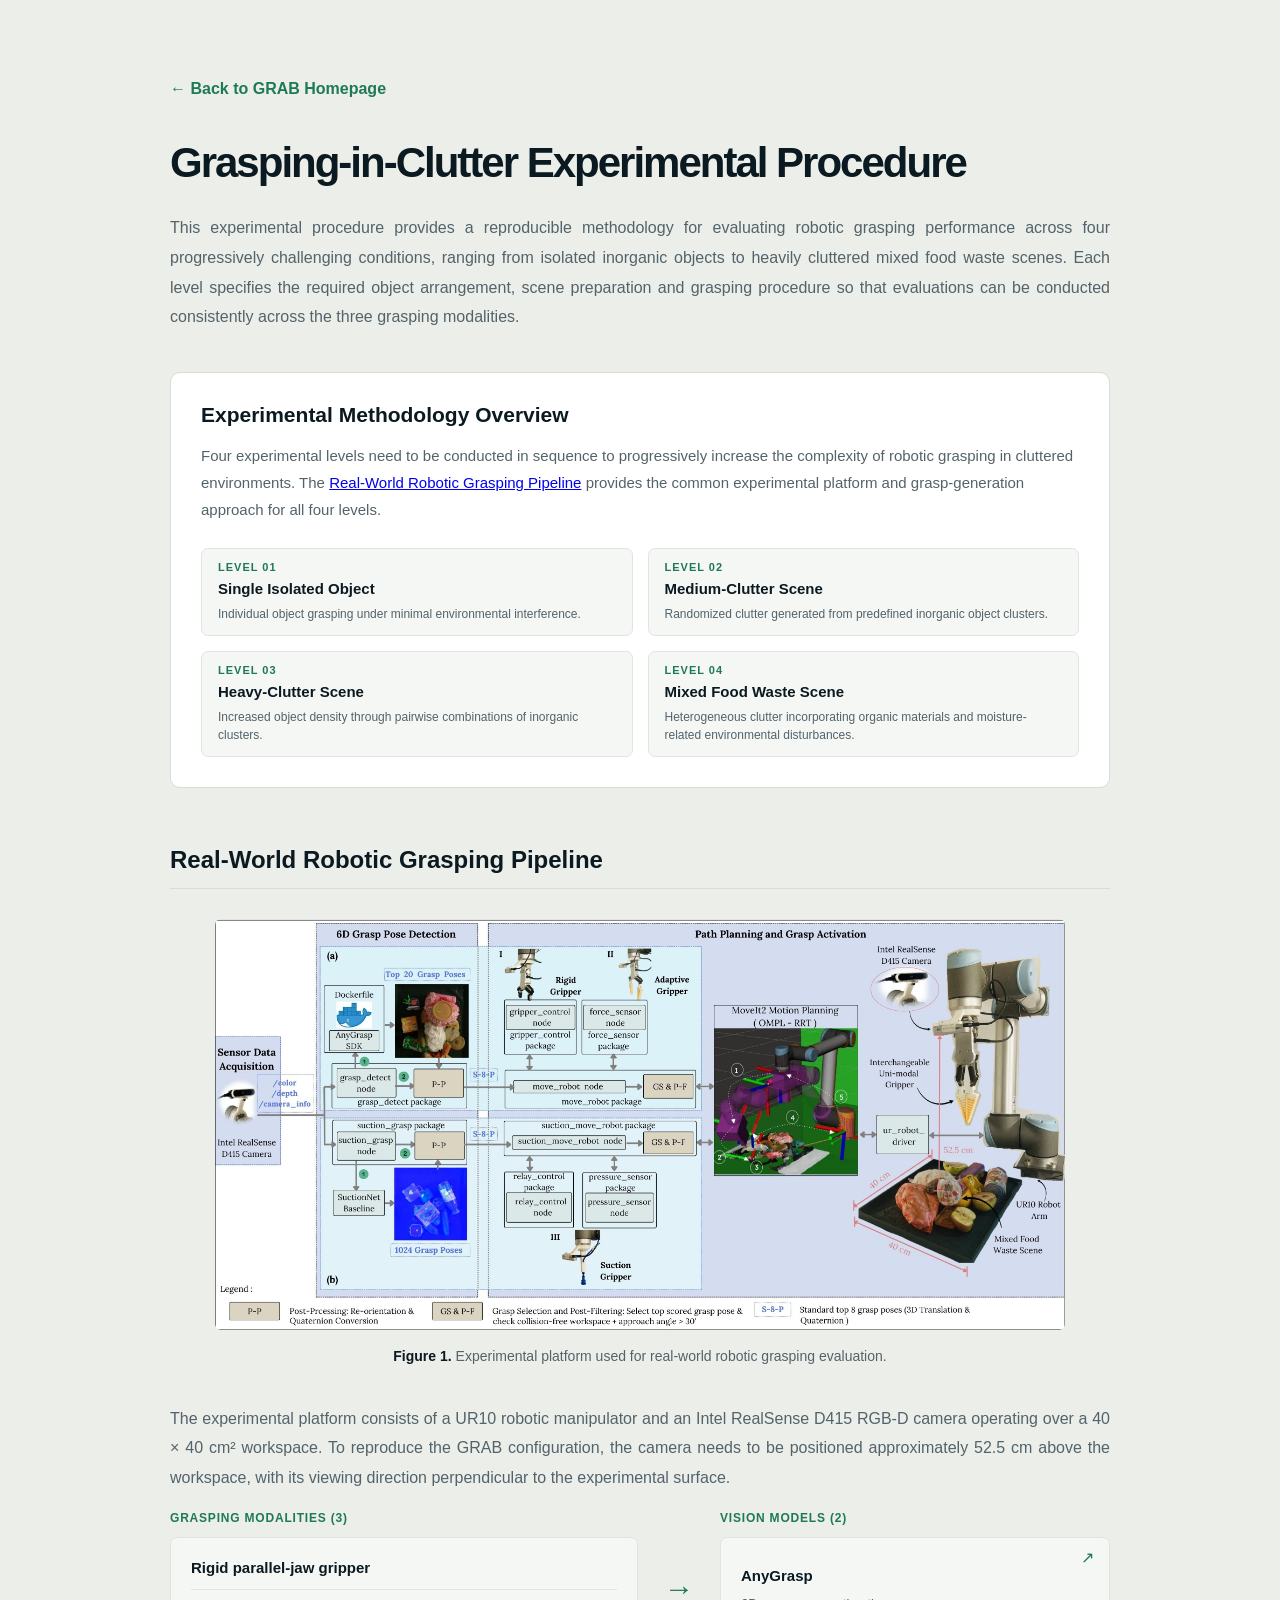
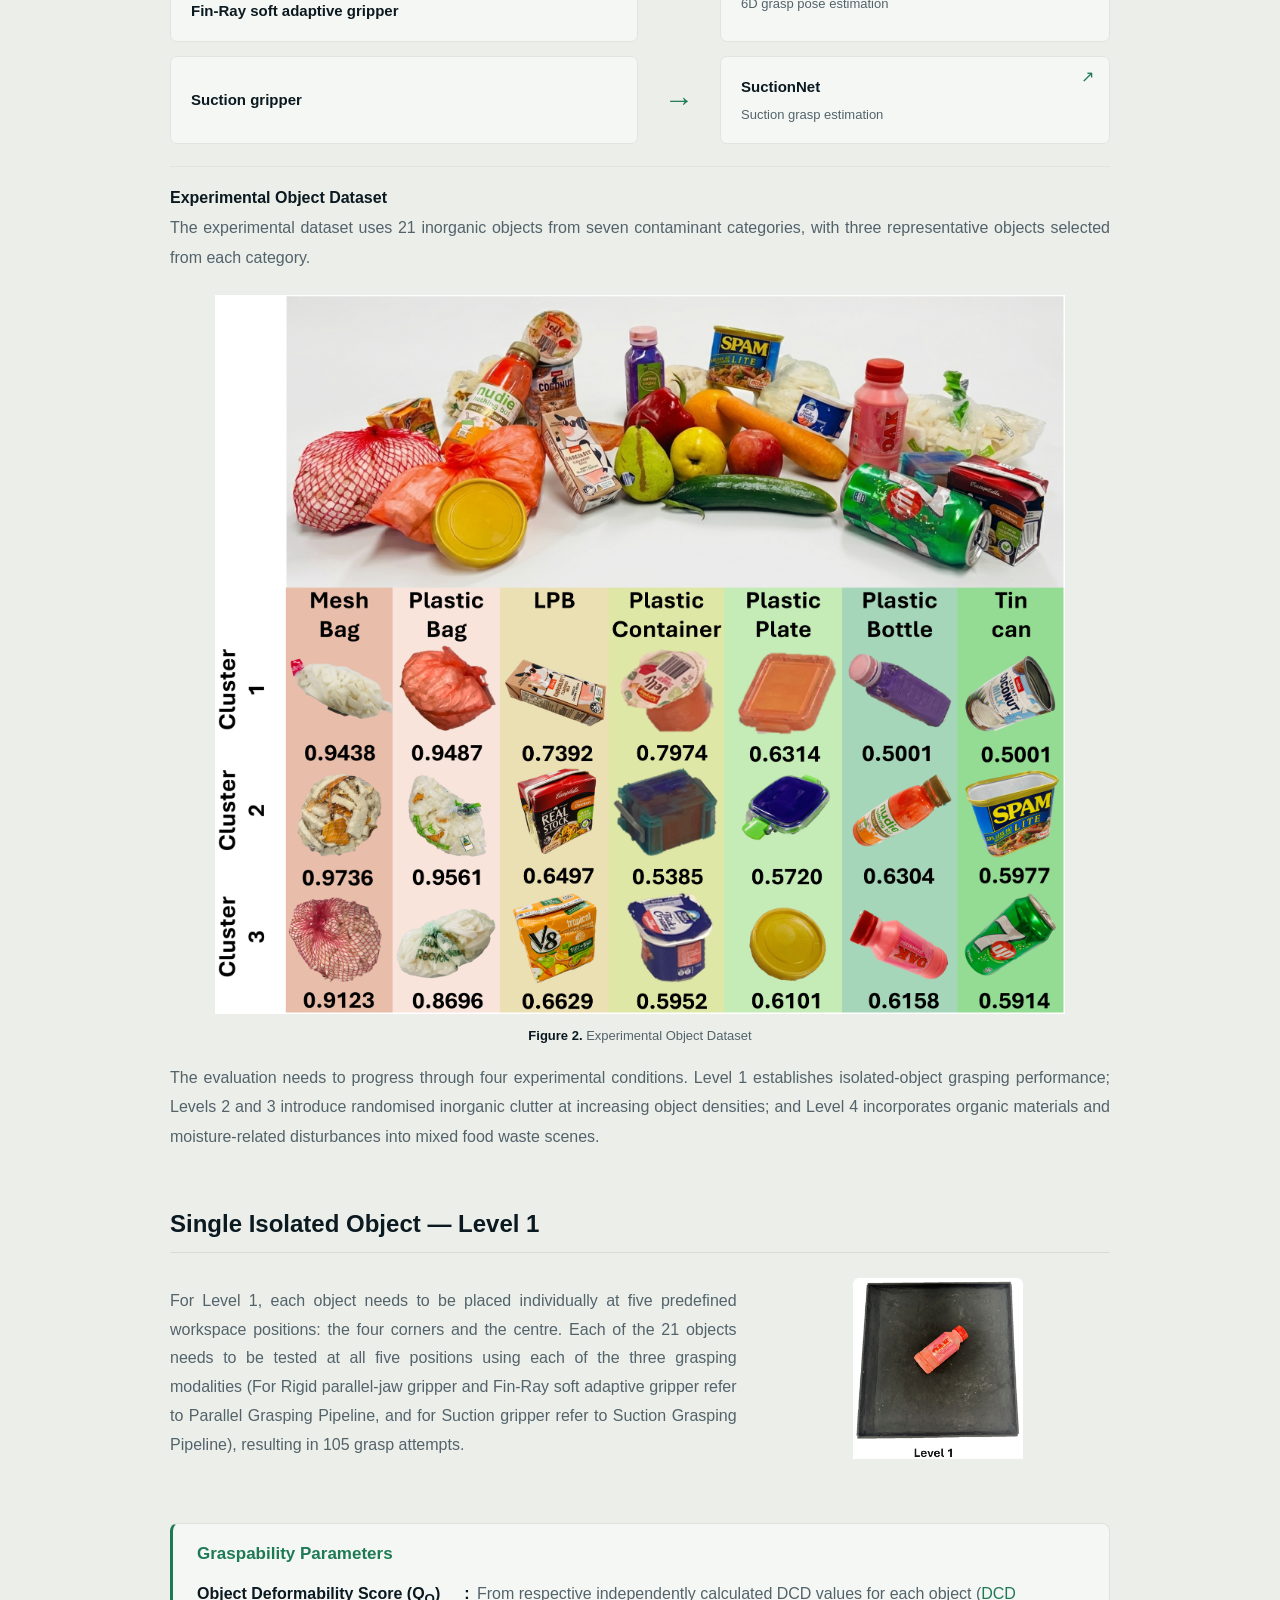
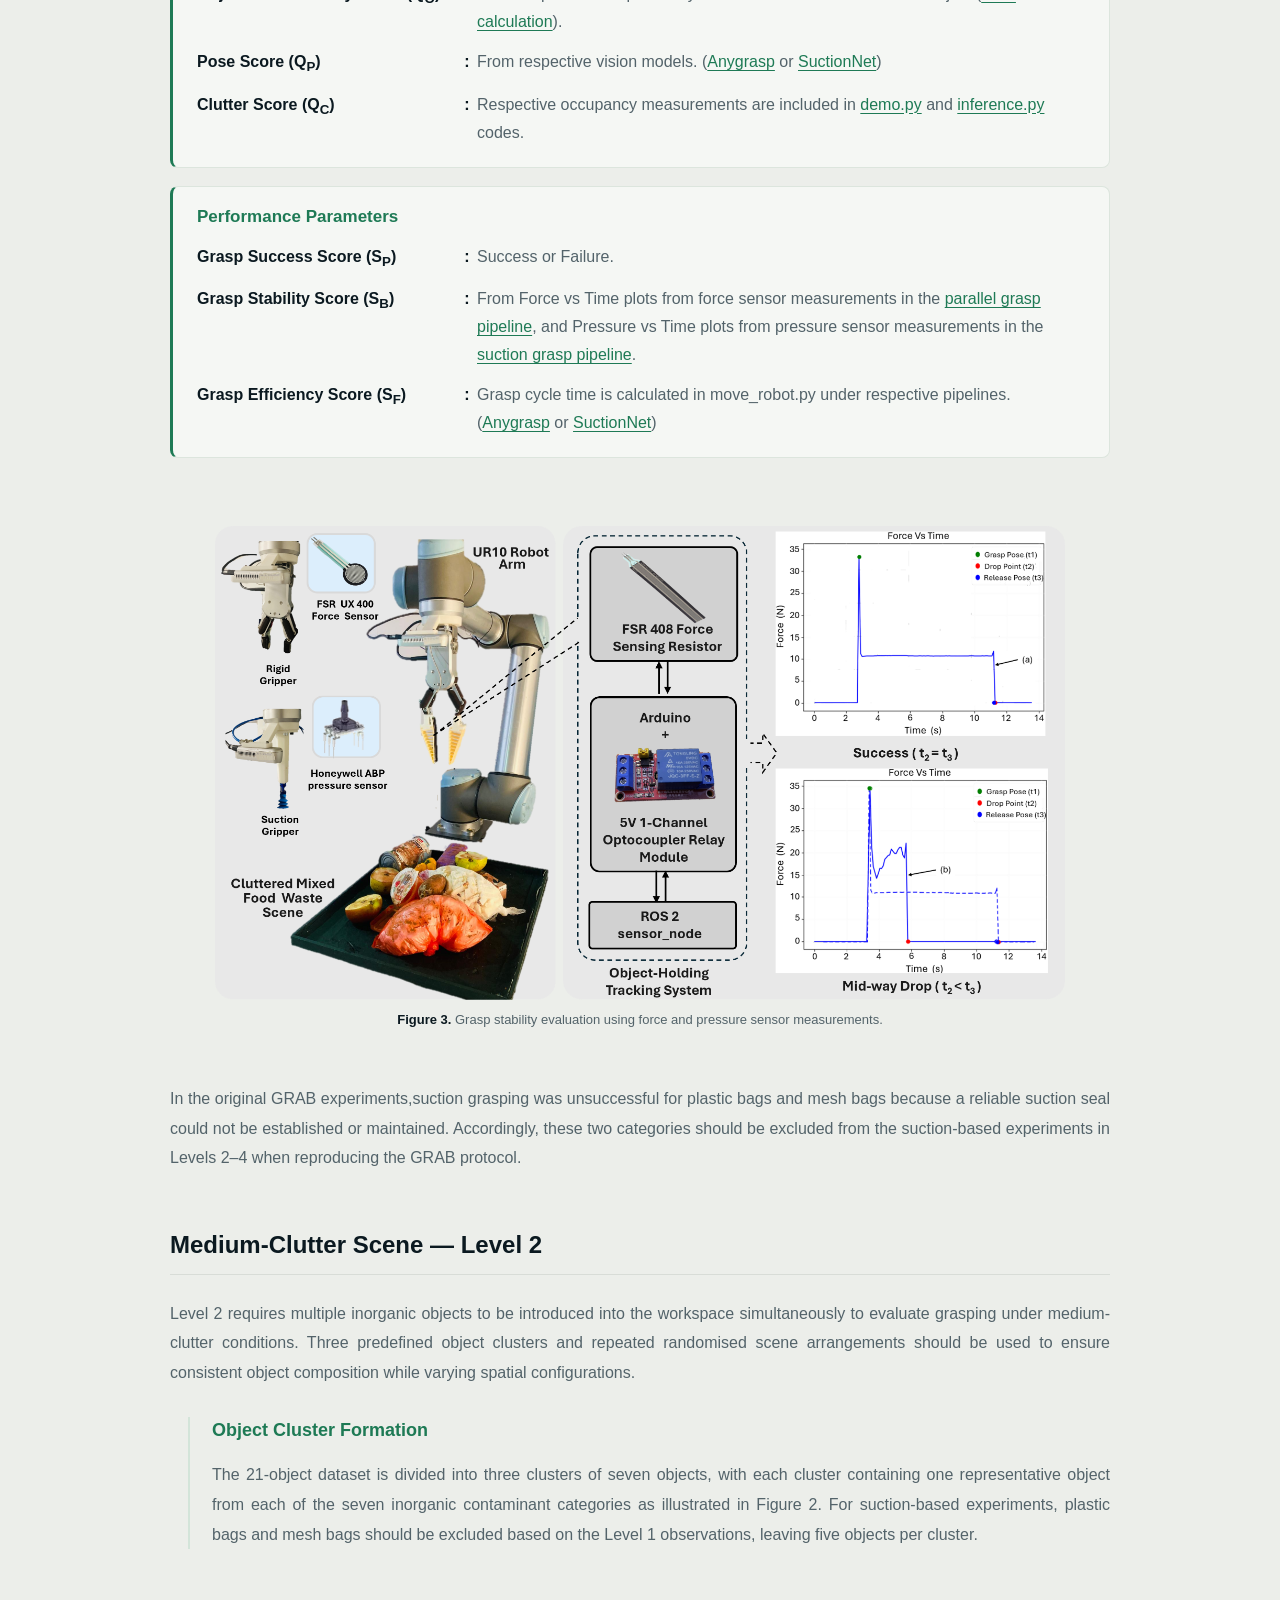
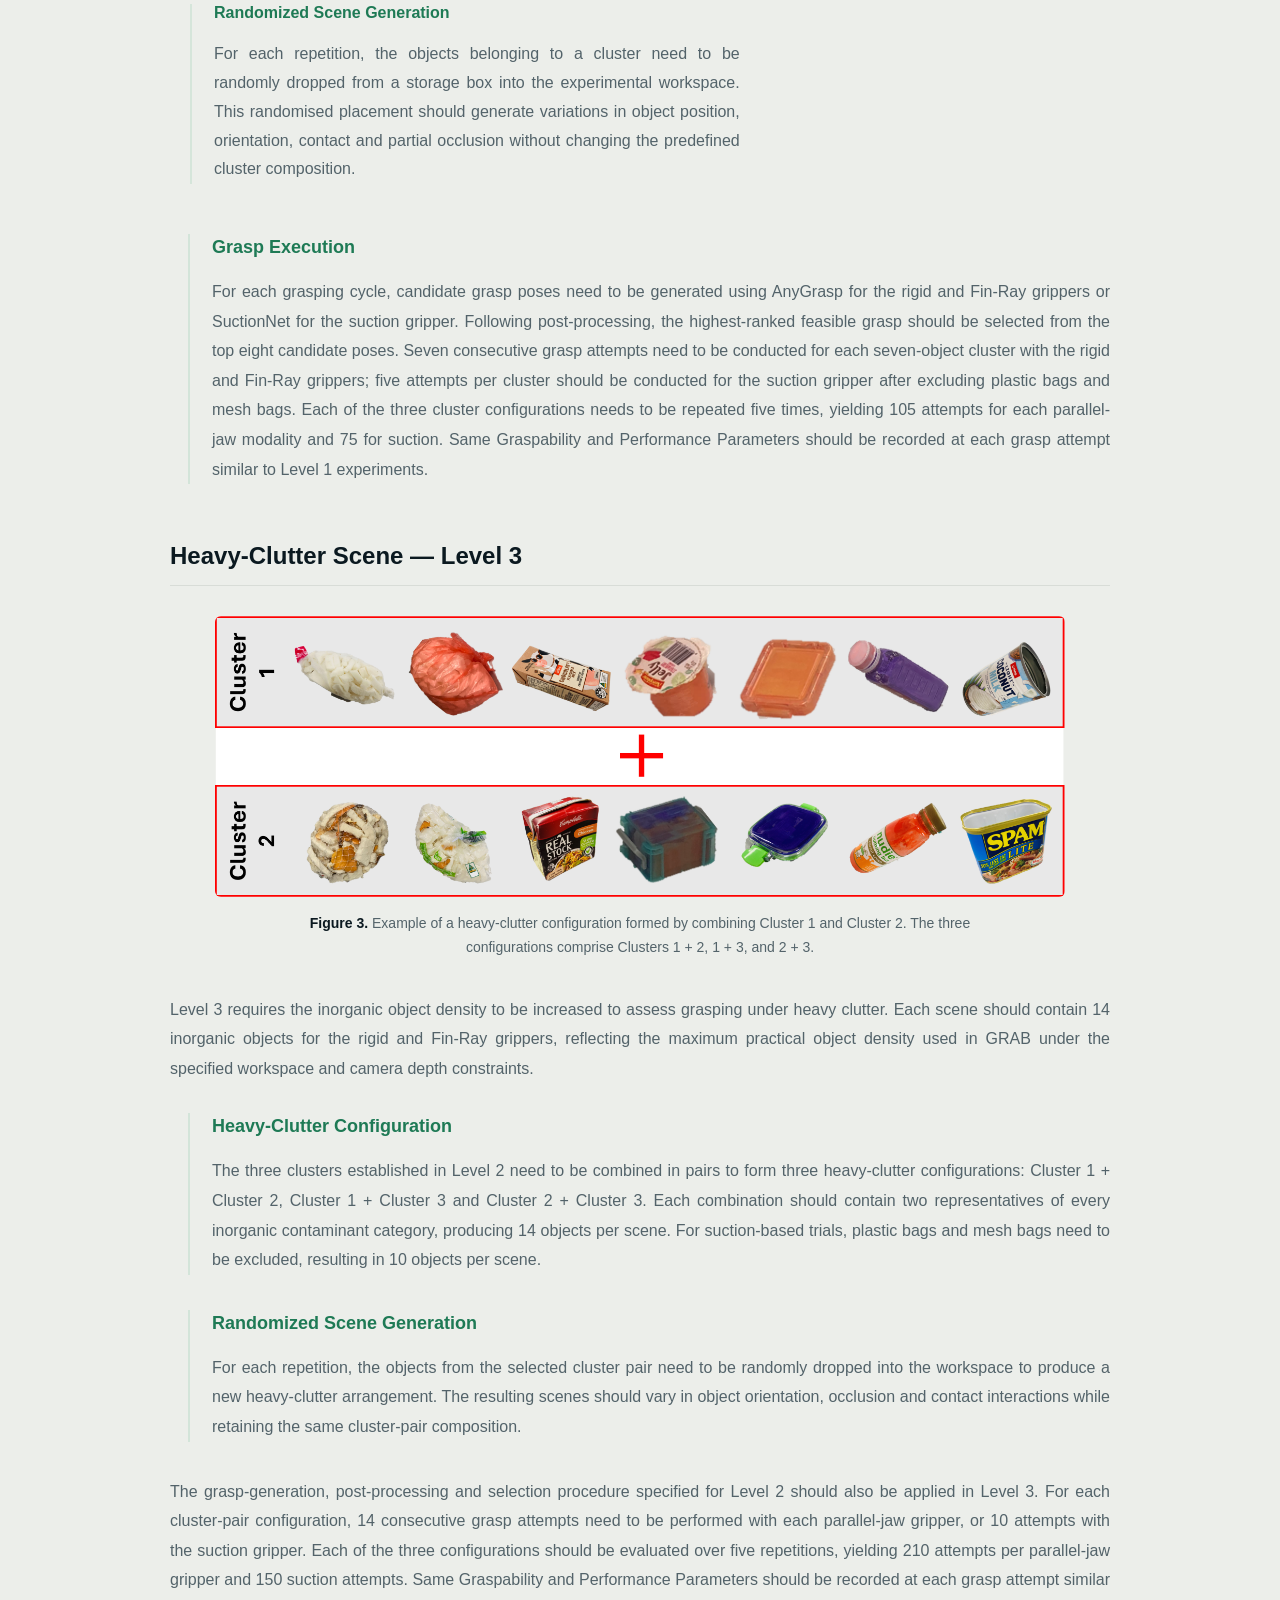
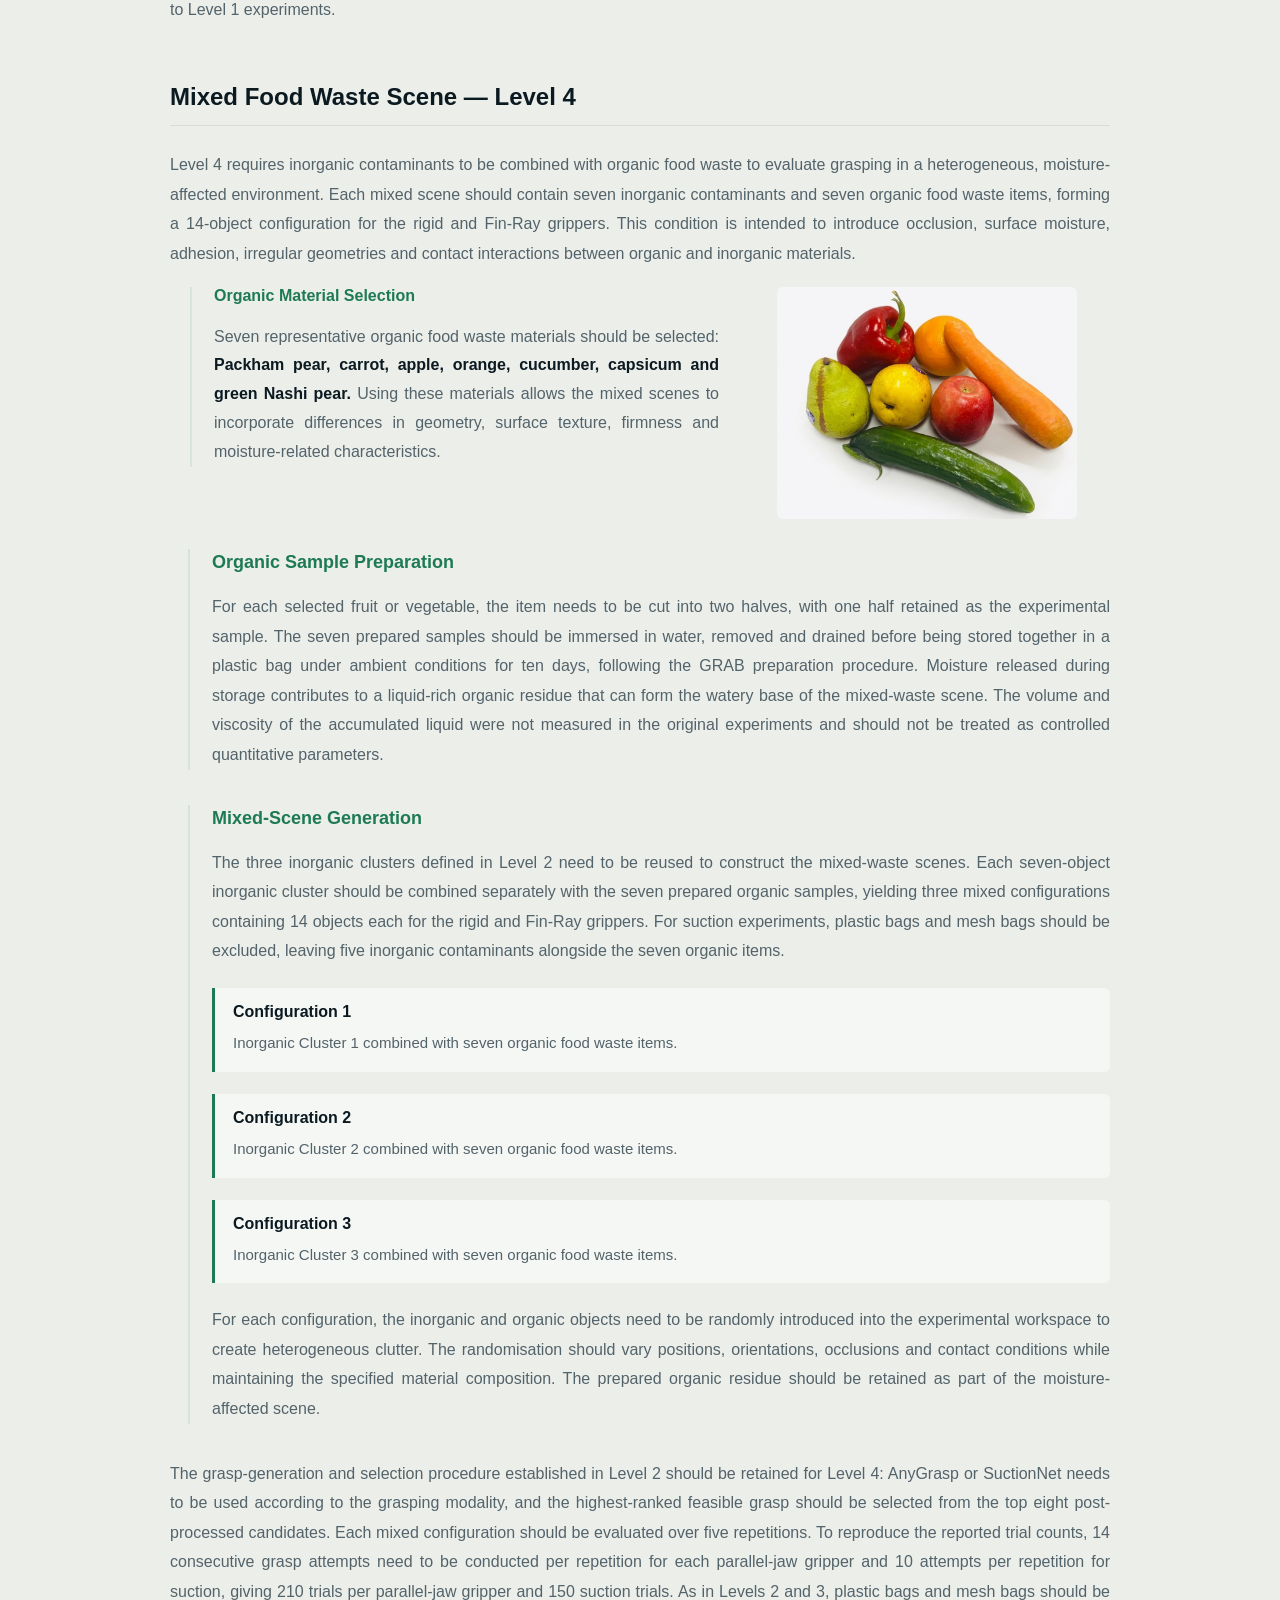
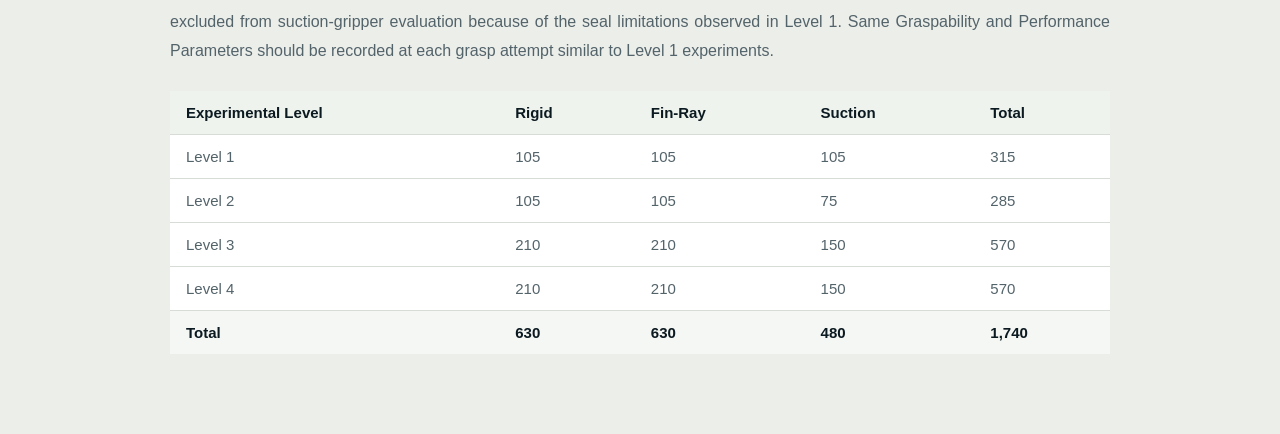
==== experimental-protocol.html @ 832ac716 "Update experimental-protocol.html" ====
<!DOCTYPE html>
<html lang="en">

<head>
    <meta charset="UTF-8">

    <meta name="viewport"
          content="width=device-width, initial-scale=1.0">

    <meta name="description"
          content="Experimental procedure for the GRAB benchmark, including four progressively challenging clutter levels, three grasping modalities, and mixed organic–inorganic food waste evaluation.">

    <title>Grasping-in-Clutter Experimental Procedure | GRAB</title>

    <link rel="stylesheet" href="css/style.css">

    <style>

        /* ==========================================
           MAIN PAGE LAYOUT
           ========================================== */

        .detail-page {
            max-width: 1000px;
            margin: 80px auto;
            padding: 0 30px;
        }

        .detail-page h1 {
            font-size: 42px;
            color: #0b1920;
            line-height: 1.2;
            margin-bottom: 25px;
        }

        .detail-page p {
            font-size: 16px;
            line-height: 1.85;
            color: #53636a;
            margin-bottom: 18px;
        }

        .back-link {
            display: inline-block;
            margin-bottom: 40px;
            color: #1E7A55;
            font-weight: 700;
            text-decoration: none;
        }

        .back-link:hover {
            text-decoration: underline;
        }

        /* ==========================================
           EXPERIMENTAL PROTOCOL SECTIONS
           ========================================== */

        .protocol-section {
            margin-top: 55px;
            margin-bottom: 55px;
        }

        /* Main section headings */

        .protocol-section h2 {
            font-size: 24px;
            font-weight: 700;
            color: #0b1920;
            line-height: 1.4;
            margin-top: 0;
            margin-bottom: 24px;
            padding-bottom: 12px;
            border-bottom: 1px solid #d8dcd7;
        }

        /* Indented subsections */

        .protocol-subsection {
            margin: 30px 0 35px 18px;
            padding-left: 22px;
            border-left: 2px solid #d3e4d9;
        }

        .protocol-subsection h3 {
            font-size: 18px;
            font-weight: 700;
            color: #1E7A55;
            line-height: 1.5;
            margin: 0 0 14px;
        }

        .protocol-subsection p {
            font-size: 16px;
            line-height: 1.85;
            color: #53636a;
            margin-bottom: 18px;
        }

        .protocol-subsection p:last-child {
            margin-bottom: 0;
        }

        .protocol-section strong {
            font-weight: 700;
            color: #0b1920;
        }

        /* ==========================================
           METHODOLOGY OVERVIEW
           ========================================== */

        .protocol-overview {
            margin: 40px 0 55px;
            padding: 30px;
            background: #ffffff;
            border: 1px solid #d8dcd7;
            border-radius: 10px;
        }

        .protocol-overview h2 {
            font-size: 21px;
            font-weight: 700;
            color: #0b1920;
            margin: 0 0 15px;
        }

        .protocol-overview p {
            font-size: 15px;
            line-height: 1.8;
            color: #53636a;
        }

        .protocol-grid {
            display: grid;
            grid-template-columns: repeat(2, minmax(0, 1fr));
            gap: 15px;
            margin-top: 25px;
        }

        .level-number {
            display: block;
            font-size: 12px;
            font-weight: 700;
            letter-spacing: 1px;
            color: #1E7A55;
            margin-bottom: 10px;
        }

        
/* ==========================================
   CLICKABLE EXPERIMENTAL LEVEL BOXES
   ========================================== */

.protocol-level {
    display: block;
    background: #f5f7f4;
    border: 1px solid #e1e5df;
    border-radius: 7px;
    padding: 20px;
    text-decoration: none;
    color: inherit;
    cursor: pointer;

    transition:
        border-color 0.25s ease,
        background-color 0.25s ease,
        box-shadow 0.25s ease,
        transform 0.25s ease;
}

/* Hover effect */

.protocol-level:hover {
    background: #eef5ef;
    border-color: #1E7A55;
    box-shadow: 0 5px 16px rgba(0, 0, 0, 0.07);
    transform: translateY(-3px);
}

/* Keyboard navigation */

.protocol-level:focus-visible {
    outline: 2px solid #1E7A55;
    outline-offset: 3px;
}

/* Preserve text styling */

.protocol-level h3 {
    color: #0b1920;
}

.protocol-level p {
    color: #53636a;
}

/* Smooth scrolling */

html {
    scroll-behavior: smooth;
}

/* Spacing when scrolling to sections */

.protocol-section {
    scroll-margin-top: 35px;
}

/* Accessibility: reduced motion */

@media (prefers-reduced-motion: reduce) {
    html {
        scroll-behavior: auto;
    }

    .protocol-level {
        transition: none;
    }
}


        /* ==========================================
           EXPERIMENTAL FIGURES
           ========================================== */

        .protocol-figure {
            margin: 30px auto 35px;
            text-align: center;
            max-width: 100%;
        }

        .protocol-figure img {
            display: block;
            width: 100%;
            max-width: 850px;
            height: auto;
            margin: 0 auto;
            border-radius: 6px;
        }

        .protocol-figure figcaption {
            max-width: 750px;
            margin: 15px auto 0;
            font-size: 14px;
            line-height: 1.7;
            color: #53636a;
            text-align: center;
        }

        /* ==========================================
           EXPERIMENTAL CONFIGURATIONS
           ========================================== */

        .processing-step {
            margin: 22px 0;
            padding: 15px 18px;
            background: #f5f7f4;
            border-left: 3px solid #1E7A55;
            border-radius: 0 6px 6px 0;
        }

        .processing-step h4 {
            font-size: 16px;
            font-weight: 700;
            color: #0b1920;
            margin: 0 0 8px;
        }

        .processing-step p {
            font-size: 15px;
            margin: 0;
        }

        /* ==========================================
           EXPERIMENTAL PARAMETERS
           ========================================== */

        .parameter-box {
            background: #f5f7f4;
            border-left: 4px solid #1E7A55;
            border-radius: 0 7px 7px 0;
            padding: 22px 25px;
            margin: 30px 0;
        }

        .parameter-box h4 {
            font-size: 17px;
            font-weight: 700;
            color: #0b1920;
            margin: 0 0 12px;
        }

        .parameter-box p {
            font-size: 15px;
            margin-bottom: 10px;
        }

        .parameter-box p:last-child {
            margin-bottom: 0;
        }

        /* ==========================================
           TABLE STYLING
           ========================================== */

        .protocol-table-wrapper {
            overflow-x: auto;
            margin: 25px 0;
        }

        .protocol-table {
            width: 100%;
            border-collapse: collapse;
            background: #ffffff;
            font-size: 15px;
        }

        .protocol-table th,
        .protocol-table td {
            padding: 13px 16px;
            border-bottom: 1px solid #d8dcd7;
            text-align: left;
        }

        .protocol-table th {
            background: #eef3ee;
            color: #0b1920;
            font-weight: 700;
        }

        .protocol-table td {
            color: #53636a;
        }

        .protocol-table tr:last-child td {
            border-bottom: none;
        }

        .protocol-table .total-row td {
            font-weight: 700;
            color: #0b1920;
            background: #f5f7f4;
        }

        /* ==========================================
           MOBILE RESPONSIVENESS
           ========================================== */

        @media (max-width: 700px) {

            .detail-page {
                margin: 40px auto;
                padding: 0 20px;
            }

            .detail-page h1 {
                font-size: 32px;
            }

            .protocol-section {
                margin-top: 40px;
                margin-bottom: 40px;
            }

            .protocol-section h2 {
                font-size: 21px;
            }

            .protocol-subsection {
                margin: 25px 0 30px 8px;
                padding-left: 15px;
            }

            .protocol-subsection h3 {
                font-size: 17px;
            }

            .protocol-section p,
            .protocol-subsection p {
                font-size: 15px;
                line-height: 1.75;
            }

            .protocol-grid {
                grid-template-columns: 1fr;
            }

            .protocol-overview {
                padding: 20px;
            }

            .protocol-figure figcaption {
                font-size: 13px;
            }

            .processing-step {
                padding: 12px 15px;
            }

            .processing-step h4 {
                font-size: 15px;
            }

        }

        
/* Grasping and vision modalities */

.modality-panel {
    margin: 30px 0 40px;
    padding: 26px;
    background: #ffffff;
    border: 1px solid #d8dcd7;
    border-radius: 10px;
}

.modality-panel h3 {
    margin: 0 0 22px;
    font-size: 20px;
    font-weight: 700;
    color: #0b1920;
}

.modality-row {
    display: grid;
    grid-template-columns: minmax(0, 1.2fr) 50px minmax(0, 1fr);
    align-items: center;
    gap: 16px;
    margin-bottom: 14px;
}

.modality-source,
.modality-target {
    background: #f5f7f4;
    border: 1px solid #e1e5df;
    border-radius: 7px;
    padding: 18px 20px;
}

.modality-label {
    display: block;
    margin-bottom: 12px;
    color: #1E7A55;
    font-size: 12px;
    font-weight: 700;
    letter-spacing: 0.8px;
    text-transform: uppercase;
}

.modality-name {
    display: block;
    color: #0b1920;
    font-size: 15px;
    font-weight: 600;
    line-height: 1.6;
}

.modality-source .modality-name + .modality-name {
    margin-top: 9px;
    padding-top: 9px;
    border-top: 1px solid #e1e5df;
}

.modality-arrow {
    text-align: center;
    font-size: 30px;
    font-weight: 700;
    color: #1E7A55;
}

.modality-description {
    display: block;
    margin-top: 6px;
    font-size: 13px;
    line-height: 1.6;
    color: #53636a;
}

.modality-dataset {
    display: flex;
    align-items: center;
    gap: 20px;
    padding-top: 22px;
    margin-top: 22px;
    border-top: 1px solid #e1e5df;
}

.dataset-count {
    min-width: 90px;
    padding: 15px;
    background: #f5f7f4;
    border-radius: 7px;
    text-align: center;
}

.dataset-count strong {
    display: block;
    font-size: 30px;
    color: #1E7A55;
}

.dataset-count span {
    font-size: 12px;
    color: #53636a;
}

.modality-dataset h4 {
    margin: 0 0 6px;
    font-size: 16px;
    color: #0b1920;
}

.modality-dataset p {
    margin: 0;
    font-size: 14px;
    line-height: 1.7;
    color: #53636a;
}

@media (max-width: 650px) {
    .modality-panel {
        padding: 18px;
    }

    .modality-row {
        grid-template-columns: 1fr;
        gap: 8px;
    }

    .modality-arrow {
        transform: rotate(90deg);
        font-size: 24px;
    }

    .modality-dataset {
        align-items: flex-start;
    }
}


/* Experimental Object Dataset Figure */

.dataset-content {
    flex: 1;
    min-width: 0;
}


/* Remove background frame around dataset figure */

.dataset-figure {
    margin: 22px 0 0;
    padding: 0;
    background: transparent;
    border: none;
    border-radius: 0;
    text-align: center;
}


.dataset-figure img {
    display: block;
    width: 100%;
    max-width: 850px;
    height: auto;
    margin: 0 auto;
    object-fit: contain;
}

.dataset-figure figcaption {
    margin-top: 12px;
    font-size: 13px;
    line-height: 1.6;
    color: #53636a;
    text-align: center;
}

@media (max-width: 650px) {
    .modality-dataset {
        flex-direction: column;
    }

    .dataset-content {
        width: 100%;
    }

    .dataset-figure {
        padding: 10px;
    }
}


/* Shared headings for grasping and vision modalities */

.modality-column-headings {
    display: grid;
    grid-template-columns: minmax(0, 1.2fr) 50px minmax(0, 1fr);
    gap: 16px;
    margin-bottom: 12px;
}

.modality-column-headings span {
    color: #1E7A55;
    font-size: 12px;
    font-weight: 700;
    letter-spacing: 0.8px;
}

/* Keep the modality boxes vertically aligned */

.modality-row {
    display: grid;
    grid-template-columns: minmax(0, 1.2fr) 50px minmax(0, 1fr);
    align-items: center;
    gap: 16px;
    margin-bottom: 14px;
}

.modality-source,
.modality-target {
    height: 100%;
    box-sizing: border-box;
    display: flex;
    flex-direction: column;
    justify-content: center;
}

/* Mobile layout */

@media (max-width: 650px) {

    .modality-column-headings {
        display: none;
    }

    .modality-row {
        grid-template-columns: 1fr;
    }

    .modality-source::before {
        content: "GRASPING MODALITY";
    }

    .modality-target::before {
        content: "VISION MODEL";
    }

    .modality-source::before,
    .modality-target::before {
        display: block;
        margin-bottom: 12px;
        color: #1E7A55;
        font-size: 12px;
        font-weight: 700;
        letter-spacing: 0.8px;
    }
}


/* Clickable vision model boxes */

.modality-clickable {
    display: flex;
    flex-direction: column;
    justify-content: center;

    text-decoration: none;
    color: inherit;
    cursor: pointer;

    transition:
        background-color 0.2s ease,
        border-color 0.2s ease,
        box-shadow 0.2s ease,
        transform 0.2s ease;
}

.modality-clickable:hover {
    background-color: #edf6f0;
    border-color: #1E7A55;
    box-shadow: 0 3px 12px rgba(30, 122, 85, 0.10);
    transform: translateY(-2px);
}

.modality-clickable:hover .modality-name {
    color: #1E7A55;
}

.modality-clickable:focus-visible {
    outline: 2px solid #1E7A55;
    outline-offset: 3px;
}

.modality-clickable .modality-name {
    transition: color 0.2s ease;
}


/* Justify all paragraph text */

.detail-page p {
    text-align: justify;
    text-justify: inter-word;
    hyphens: auto;
}


/* Keep short card descriptions left-aligned */

.protocol-overview p,
.modality-panel p {
    text-align: left;
    hyphens: none;
}


/* ==========================================
   COMPACT EXPERIMENTAL METHODOLOGY BOXES
   ========================================== */

/* Reduce spacing between the four boxes */
.protocol-overview-grid {
    gap: 10px;
}

/* Reduce box dimensions */
.protocol-overview .protocol-level {
    padding: 12px 16px;
    min-height: 0;
}

/* Reduce heading spacing */
.protocol-overview .protocol-level h3 {
    font-size: 15px;
    margin: 5px 0 6px;
    line-height: 1.4;
}

/* Keep descriptions compact and left-aligned */
.protocol-overview .protocol-level p {
    font-size: 12px;
    line-height: 1.5;
    margin: 0;
    text-align: left;
    hyphens: none;
}

/* Keep level labels compact */
.protocol-overview .protocol-level .level-number {
    font-size: 11px;
    margin-bottom: 4px;
}

/* Preserve clickable hover effects */
.protocol-overview .protocol-level:hover {
    border-color: #1E7A55;
    background-color: #edf6f0;
}


/* Remove indentation from Experimental Object Dataset */

.modality-dataset {
    display: block;
    margin-left: 0;
    padding-left: 0;
}

.dataset-content {
    width: 100%;
    margin-left: 0;
    padding-left: 0;
}

.dataset-figure {
    width: 100%;
    box-sizing: border-box;
    margin-left: 0;
}

/* Match Experimental Object Dataset paragraph to main text */

.detail-page .modality-dataset p {
    font-size: 16px;
    line-height: 1.85;
    color: #53636a;
    text-align: justify;
}

/* ==========================================
   ALWAYS VISIBLE CORNER ARROWS
   AnyGrasp and SuctionNet
   ========================================== */

.modality-target.modality-clickable {
    position: relative;
}

.modality-clickable .model-card-arrow {
    position: absolute;
    top: 12px;
    right: 15px;
    left: auto;

    display: block;
    opacity: 1;
    visibility: visible;

    font-size: 16px;
    font-weight: 500;
    line-height: 1;
    color: #1E7A55;

    transform: none;
    transition: transform 0.25s ease;
}

/* Small movement on hover */
.modality-clickable:hover .model-card-arrow {
    transform: translate(3px, -3px);
}


/* ==========================================
   ORGANIC MATERIAL SELECTION LAYOUT
   ========================================== */

.organic-selection-layout {
    display: grid;
    grid-template-columns: 1.5fr 1fr;
    gap: 25px;
    align-items: start;
    margin-top: 15px;
}

.organic-selection-content {
    min-width: 0;
    border-left: 2px solid #d5e5da;
    padding-left: 22px;
}

.organic-selection-content h4 {
    color: #1E7A55;
    margin: 0 0 18px;
}

.organic-selection-content p {
    margin: 0;
    line-height: 1.8;
}

.organic-selection-image {
    display: flex;
    justify-content: center;
    align-items: flex-start;
}

.organic-selection-image img {
    display: block;
    width: 100%;
    max-width: 300px;
    height: auto;
    border-radius: 6px;
}

/* Mobile responsiveness */
@media (max-width: 768px) {
    .organic-selection-layout {
        grid-template-columns: 1fr;
        gap: 18px;
    }

    .organic-selection-image img {
        max-width: 280px;
    }
}

/* Align Organic Material Selection text with section below */

.organic-selection-content {
    margin-left: 20px;
    padding-left: 22px;
}

/* ==========================================
   LEVEL 1 PARAMETER CARDS
   ========================================== */


.level-parameters {
    margin: 25px 0 25px 0;
    display: flex;
    flex-direction: column;
    gap: 18px;
}


.parameter-card {
    background: #f5f7f4;
    border: 1px solid #dce5dd;
    border-left: 3px solid #1E7A55;
    border-radius: 8px;

    padding: 20px 24px;
}

.parameter-card h4 {
    color: #1E7A55;
    font-size: 17px;
    font-weight: 600;
    margin: 0 0 16px;
}

.parameter-card p {
    color: #53636a;
    font-size: 16px;
    line-height: 1.75;
    margin: 0 0 12px;
}

.parameter-card p:last-child {
    margin-bottom: 0;
}

.parameter-card strong {
    color: #0b1920;
    font-weight: 600;
}

/* Responsive layout */
@media (max-width: 768px) {
    .level-parameters {
        margin-left: 12px;
        margin-right: 0;
    }

    .parameter-card {
        padding: 16px;
    }
}



/* Three-column parameter alignment */

.parameter-card .parameter-row {
    display: grid;
    grid-template-columns: 260px 10px minmax(0, 1fr);
    column-gap: 5px;
    align-items: start;
}

.parameter-card .parameter-row strong {
    display: block;
    text-align: left;
    white-space: normal;
}

.parameter-card .parameter-row .parameter-colon {
    font-weight: bold;
    color: #0b1920;
    text-align: center;
}

.parameter-card .parameter-row span:last-child {
    min-width: 0;
    text-align: left;
}

/* Responsive layout */
@media (max-width: 600px) {
    .parameter-card .parameter-row {
        grid-template-columns: minmax(0, 1fr) 10px;
        row-gap: 4px;
    }

    .parameter-card .parameter-row span:last-child {
        grid-column: 1 / -1;
    }
}


/* ==========================================
   GRASP STABILITY FIGURE
   ========================================== */

.stability-figure {
    max-width: 890px;
    margin: 25px auto 30px;
    padding: 0;
    text-align: center;
    background: transparent;
    border: none;
}

.stability-figure img {
    display: block;
    width: 100%;
    max-width: 850px;
    height: auto;
    margin: 0 auto;
    object-fit: contain;
    border-radius: 5px;
}

.stability-figure figcaption {
    margin-top: 10px;
    font-size: 13px;
    line-height: 1.5;
    color: #53636a;
}

/* Clickable links inside parameter cards */

.parameter-card .parameter-row a {
    color: #1E7A55;
    text-decoration: underline;
    text-underline-offset: 3px;
    font-weight: 500;
    transition: color 0.2s ease;
}

.parameter-card .parameter-row a:hover {
    color: #0b1920;
    text-decoration-thickness: 2px;
}

/* ==========================================
   LEVEL 1 - INTRODUCTION AND FIGURE
   ========================================== */

.level1-intro-layout {
    display: grid;
    grid-template-columns: 1.65fr 1fr;
    gap: 30px;
    align-items: center;
    margin: 25px 0 30px;
}

/* Left: Description */
.level1-intro-text {
    min-width: 0;
}

.level1-intro-text p {
    margin: 0;
    line-height: 1.8;
}

/* Right: Figure */
.level1-intro-image {
    display: flex;
    justify-content: center;
    align-items: center;
}


/* Level 1: Match image height with paragraph */

.level1-intro-image img {
    display: block;
    width: auto;
    max-width: 100%;
    height: 190px;
    object-fit: contain;
    border-radius: 6px;
}


/* Mobile responsiveness */
@media (max-width: 768px) {
    .level1-intro-layout {
        grid-template-columns: 1fr;
        gap: 20px;
    }

    .level1-intro-image img {
        max-width: 100%;
    }
}


/* ==========================================
   LEVEL 2 - RANDOMIZED SCENE GENERATION
   ========================================== */

.level2-randomized-layout {
    display: grid;
    grid-template-columns: 1.65fr 1fr;
    gap: 25px;
    align-items: center;
    margin: 25px 0;
}

/* Left: Description */

/* Align Randomized Scene Generation with Object Cluster Formation */

.level2-randomized-content {
    border-left: 2px solid #d5e5da;
    padding-left: 22px;
    margin-left: 20px;
}


.level2-randomized-content h4 {
    color: #1E7A55;
    margin: 0 0 18px;
}

.level2-randomized-content p {
    margin: 0;
    line-height: 1.8;
}

/* Right: Video */
.level2-randomized-video {
    display: flex;
    justify-content: center;
    align-items: center;
}

.level2-randomized-video video {
    display: block;
    width: 100%;
    max-width: 340px;
    height: 220px;
    object-fit: contain;
    border-radius: 6px;
}

/* Mobile responsiveness */
@media (max-width: 768px) {
    .level2-randomized-layout {
        grid-template-columns: 1fr;
        gap: 18px;
    }

    .level2-randomized-video video {
        max-width: 100%;
        height: auto;
    }
}


    </style>

</head>

<body>

<main class="detail-page">

    <!-- BACK NAVIGATION -->

    <a href="index.html" class="back-link">
        ← Back to GRAB Homepage
    </a>


    <!-- PAGE INTRODUCTION -->

    <h1>Grasping-in-Clutter Experimental Procedure</h1>

    <p>
            This experimental procedure provides a reproducible methodology for evaluating robotic grasping performance across four progressively challenging conditions, ranging from isolated inorganic objects to heavily cluttered mixed food waste scenes. Each level specifies the required object arrangement, scene preparation and grasping procedure so that evaluations can be conducted consistently across the three grasping modalities.
        </p>

    <!-- ==========================================
         EXPERIMENTAL METHODOLOGY OVERVIEW
         ========================================== -->

    <section class="protocol-overview">

        <h2>Experimental Methodology Overview</h2>

        <p>
            Four experimental levels need to be conducted in sequence to progressively increase the complexity of robotic grasping in cluttered environments. The <a href="#robotic-grasping-pipeline" class="section-link">Real-World Robotic Grasping Pipeline</a> provides the common experimental platform and grasp-generation approach for all four levels.
        </p>

        
<div class="protocol-grid">

    <!-- LEVEL 1 -->
    <a href="#level-1" class="protocol-level">

        <span class="level-number">LEVEL 01</span>

        <h3>Single Isolated Object</h3>

        <p>
            Individual object grasping under
            minimal environmental interference.
        </p>

    </a>


    <!-- LEVEL 2 -->
    <a href="#level-2" class="protocol-level">

        <span class="level-number">LEVEL 02</span>

        <h3>Medium-Clutter Scene</h3>

        <p>
            Randomized clutter generated from
            predefined inorganic object clusters.
        </p>

    </a>


    <!-- LEVEL 3 -->
    <a href="#level-3" class="protocol-level">

        <span class="level-number">LEVEL 03</span>

        <h3>Heavy-Clutter Scene</h3>

        <p>
            Increased object density through
            pairwise combinations of inorganic
            clusters.
        </p>

    </a>


    <!-- LEVEL 4 -->
    <a href="#level-4" class="protocol-level">

        <span class="level-number">LEVEL 04</span>

        <h3>Mixed Food Waste Scene</h3>

        <p>
            Heterogeneous clutter incorporating
            organic materials and moisture-related
            environmental disturbances.
        </p>

    </a>

</div>

    </section>


    <!-- ==========================================
         EXPERIMENTAL SETUP
         ========================================== -->

    <section class="protocol-section" id="experimental-setup">

        <h2 id="robotic-grasping-pipeline">
    Real-World Robotic Grasping Pipeline
</h2>

        <figure class="protocol-figure">

            <img
                src="assets/images/Methodology.jpg"
                alt="Overview of the GRAB experimental setup"
                loading="lazy"
            >

            <figcaption>
                <strong>Figure 1.</strong>
                Experimental platform used for
                real-world robotic grasping evaluation.
            </figcaption>

        </figure>

        <p>
            The experimental platform consists of a UR10 robotic manipulator and an Intel RealSense D415 RGB-D camera operating over a 40 × 40 cm² workspace. To reproduce the GRAB configuration, the camera needs to be positioned approximately 52.5 cm above the workspace, with its viewing direction perpendicular to the experimental surface.
        </p>

        

<!-- Grasping and Vision Modalities -->

<div class="modality-column-headings">
    <span>GRASPING MODALITIES (3)</span>
    <span aria-hidden="true"></span>
    <span>VISION MODELS (2)</span>
</div>

<!-- Rigid and Fin-Ray grippers -->

<div class="modality-row">

    <div class="modality-source">

        <span class="modality-name">
            Rigid parallel-jaw gripper
        </span>

        <span class="modality-name">
            Fin-Ray soft adaptive gripper
        </span>

    </div>

    <div class="modality-arrow" aria-hidden="true">
        &#8594;
    </div>

    
<a
    href="https://github.com/Moni9612/anygrasp_benchmark_ws/tree/bfeaaaaad544977312f3cd8bf71bf544a1ff7f08" 
    class="modality-target modality-clickable"
    target="_blank"
    rel="noopener noreferrer"
    aria-label="Open AnyGrasp GitHub repository"
>
    <span class="modality-name">
        AnyGrasp
    </span>
    <span class="model-card-arrow" aria-hidden="true">↗</span>

    <span class="modality-description">
        6D grasp pose estimation
    </span>
</a>


</div>

<!-- Suction gripper -->

<div class="modality-row">

    <div class="modality-source">

        <span class="modality-name">
            Suction gripper
        </span>
    </div>

    <div class="modality-arrow" aria-hidden="true">
        &#8594;
    </div>

    
<a
    href="https://github.com/Moni9612/suctionnet_benchmark_ws/tree/09eff1b762cf002e3d5efaa97333bfb9e53f3cea"
    class="modality-target modality-clickable"
    target="_blank"
    rel="noopener noreferrer"
    aria-label="Open SuctionNet GitHub repository"
>
    <span class="modality-name">
        SuctionNet 
    </span>
    <span class="model-card-arrow" aria-hidden="true">↗</span>

    <span class="modality-description">
        Suction grasp estimation
    </span>
</a>


</div>


    
<!-- Experimental Object Dataset -->

<div class="modality-dataset">

    <div class="dataset-content">

        <h4>Experimental Object Dataset</h4>

        <p>
            The experimental dataset uses 21 inorganic objects from seven contaminant categories, with three representative objects selected from each category. 
        </p>

        <!-- Object Deformability Scores Figure -->

        <figure class="dataset-figure">

            <img
                src="assets/images/Experimental Procedure.png"
                alt="Object deformability scores across seven inorganic contaminant categories"
                loading="lazy"
            >
            <figcaption>
                <strong>Figure 2.</strong>
                Experimental Object Dataset
            </figcaption>

        </figure>

    </div>

</div>

            <p>
            The evaluation needs to progress through four experimental conditions. Level 1 establishes isolated-object grasping performance; Levels 2 and 3 introduce randomised inorganic clutter at increasing object densities; and Level 4 incorporates organic materials and moisture-related disturbances into mixed food waste scenes.
        </p>

    </section>


    <!-- ==========================================
         LEVEL 1
         ========================================== -->

    <section class="protocol-section" id="level-1">

        <h2>Single Isolated Object — Level 1</h2>

       
<!-- Level 1: Introduction with figure -->

<div class="level1-intro-layout">

    <!-- Left: Experimental description -->
    <div class="level1-intro-text">
        <p>
            For Level 1, each object needs to be placed individually
            at five predefined workspace positions: the four corners
            and the centre. Each of the 21 objects needs to be tested
            at all five positions using each of the three grasping
            modalities (For Rigid parallel-jaw gripper and Fin-Ray
            soft adaptive gripper refer to Parallel Grasping Pipeline,
            and for Suction gripper refer to Suction Grasping Pipeline),
            resulting in 105 grasp attempts.
        </p>
    </div>

    <!-- Right: Level 1 figure -->
    <div class="level1-intro-image">
        <img
            src="assets/images/Level%201.png"
            alt="Level 1 single isolated object experimental setup"
            loading="lazy"
        >
    </div>

</div>

       <!-- Level 1: Graspability and Performance Parameters -->

<div class="level-parameters">

    
<div class="level-parameters">

    <!-- Graspability Parameters -->
    <div class="parameter-card">
        <h4>Graspability Parameters</h4>

        <p class="parameter-row">
    <strong>Object Deformability Score (Q<sub>O</sub>)</strong>
    <span class="parameter-colon">:</span>
    <span>
        From respective independently calculated DCD values
        for each object
        (<a href="https://moni9612.github.io/GRAB/object-deformability.html"
            target="_blank" rel="noopener noreferrer">DCD calculation</a>).
    </span>
</p>

        <p class="parameter-row">
    <strong>Pose Score (Q<sub>P</sub>)</strong>
    <span class="parameter-colon">:</span>
    <span>
        From respective vision models.
        (<a href="https://github.com/Moni9612/anygrasp_benchmark_ws/tree/bfeaaaaad544977312f3cd8bf71bf544a1ff7f08"
            target="_blank" rel="noopener noreferrer">Anygrasp</a>
        or
        <a href="https://github.com/Moni9612/suctionnet_benchmark_ws/tree/09eff1b762cf002e3d5efaa97333bfb9e53f3cea"
            target="_blank" rel="noopener noreferrer">SuctionNet</a>)
    </span>
</p>

        <p class="parameter-row">
    <strong>Clutter Score (Q<sub>C</sub>)</strong>
    <span class="parameter-colon">:</span>
    <span>
        Respective occupancy measurements are included in
        <a href="https://github.com/Moni9612/anygrasp_benchmark_ws/blob/bfeaaaaad544977312f3cd8bf71bf544a1ff7f08/demo.py"
            target="_blank" rel="noopener noreferrer">demo.py</a>
        and
        <a href="https://github.com/Moni9612/suctionnet_benchmark_ws/blob/7025675a861b25ba90c2dd10f48bd04bc03e26a5/inference.py"
            target="_blank" rel="noopener noreferrer">inference.py</a>
        codes.
    </span>
</p>
    </div>

    <!-- Performance Parameters -->
    <div class="parameter-card">
        <h4>Performance Parameters</h4>

        <p class="parameter-row">
            <strong>Grasp Success Score (S<sub>P</sub>)</strong>
            <span class="parameter-colon">:</span>
            <span>Success or Failure.</span>
        </p>

        <p class="parameter-row">
    <strong>Grasp Stability Score (S<sub>B</sub>)</strong>
    <span class="parameter-colon">:</span>
    <span>
        From Force vs Time plots from force sensor measurements in the
        <a href="https://github.com/Moni9612/anygrasp_benchmark_ws/tree/bfeaaaaad544977312f3cd8bf71bf544a1ff7f08#step-4-activate-the-data-collection-pipeline"
            target="_blank" rel="noopener noreferrer">parallel grasp pipeline</a>,
        and Pressure vs Time plots from pressure sensor measurements in the
        <a href="https://github.com/Moni9612/suctionnet_benchmark_ws/tree/7025675a861b25ba90c2dd10f48bd04bc03e26a5#step-3-activate-suction-gripper-and-data-collection-pipeline"
            target="_blank" rel="noopener noreferrer">suction grasp pipeline</a>.
    </span>
</p>

        <p class="parameter-row">
    <strong>Grasp Efficiency Score (S<sub>F</sub>)</strong>
    <span class="parameter-colon">:</span>
    <span>
        Grasp cycle time is calculated in move_robot.py
        under respective pipelines.
        (<a href="https://github.com/Moni9612/anygrasp_benchmark_ws/blob/bfeaaaaad544977312f3cd8bf71bf544a1ff7f08/move_robot/src/move_robot.cpp"
            target="_blank" rel="noopener noreferrer">Anygrasp</a>
        or
        <a href="https://github.com/Moni9612/suctionnet_benchmark_ws/blob/7025675a861b25ba90c2dd10f48bd04bc03e26a5/suction_move_robot/src/suction_move_robot.cpp"
            target="_blank" rel="noopener noreferrer">SuctionNet</a>)
    </span>
</p>
    </div>

</div>

<!-- Grasp Stability Evaluation Figure -->
<figure class="stability-figure">
    <img
        src="assets/images/stability.png"
        alt="GRAB grasp stability evaluation using force and pressure sensor measurements"
        loading="lazy"
    >
    <figcaption>
        <strong>Figure 3.</strong> Grasp stability evaluation using force and pressure sensor measurements.
    </figcaption>
</figure>


</div>

        
        <p>
            In the original GRAB experiments,suction grasping was unsuccessful for plastic bags and mesh bags because a reliable suction seal could 
            not be established or maintained. Accordingly, these two categories should be excluded from the 
            suction-based experiments in Levels 2–4 when reproducing the GRAB protocol.
        </p>

    </section>


    <!-- ==========================================
         LEVEL 2
         ========================================== -->

    <section class="protocol-section" id="level-2">

        <h2>Medium-Clutter Scene — Level 2</h2>

        <p>
            Level 2 requires multiple inorganic objects to be introduced into the workspace simultaneously to evaluate grasping under medium-clutter conditions. Three predefined object clusters and repeated randomised scene arrangements should be used to ensure consistent object composition while varying spatial configurations.
        </p>


        <div class="protocol-subsection">

            <h3>Object Cluster Formation</h3>

            <p>
            The 21-object dataset is divided into three clusters of seven objects, with each cluster containing 
                one representative object from each of the seven inorganic contaminant categories as illustrated in Figure 2. 
                For suction-based experiments, plastic bags and mesh bags should be excluded based 
                on the Level 1 observations, leaving five objects per cluster.
        </p>

        </div>


        
<div class="level2-randomized-layout">
    
    <!-- Left: Randomized Scene Generation -->
    <div class="level2-randomized-content">
        <h4>Randomized Scene Generation</h4>

        <p>
            For each repetition, the objects belonging to a cluster
            need to be randomly dropped from a storage box into the
            experimental workspace. This randomised placement should
            generate variations in object position, orientation,
            contact and partial occlusion without changing the
            predefined cluster composition.
        </p>
    </div>

    <!-- Right: Level 2 video -->
    <div class="level2-randomized-video">
        <video autoplay muted loop playsinline preload="metadata">
            <source
                src="assets/images/Level%202%20.mp4"
                type="video/mp4"
            >
            Your browser does not support the video tag.
        </video>
    </div>

</div>



        <div class="protocol-subsection">

            <h3>Grasp Execution</h3>

            <p>
            For each grasping cycle, candidate grasp poses need to be generated using AnyGrasp for the rigid 
            and Fin-Ray grippers or SuctionNet for the suction gripper. Following post-processing, the highest-ranked
            feasible grasp should be selected from the top eight candidate poses. Seven consecutive grasp attempts 
            need to be conducted for each seven-object cluster with the rigid and Fin-Ray grippers; five attempts 
            per cluster should be conducted for the suction gripper after excluding plastic bags and mesh bags. 
            Each of the three cluster configurations needs to be repeated five times, yielding 105 attempts for each parallel-jaw modality and 75 for suction.
            Same Graspability and Performance Parameters should be recorded at each grasp attempt similar to Level 1 experiments.
        </p>

        </div>

    </section>


    <!-- ==========================================
         LEVEL 3
         ========================================== -->

    <section class="protocol-section" id="level-3">

        <h2>Heavy-Clutter Scene — Level 3</h2>

        <figure class="protocol-figure">

            <img
                src="assets/images/Heavy Clutter Scene.png"
                alt="Heavy-clutter scene generated by combining inorganic object clusters"
                loading="lazy"
            >

            <figcaption>
                <strong>Figure 3.</strong>
                Example of a heavy-clutter
                configuration formed by combining
                Cluster 1 and Cluster 2.
                The three configurations comprise
                Clusters 1 + 2, 1 + 3, and 2 + 3.
            </figcaption>

        </figure>

        <p>
            Level 3 requires the inorganic object density to be increased to assess grasping under heavy clutter.
            Each scene should contain 14 inorganic objects for the rigid and Fin-Ray grippers, reflecting the 
            maximum practical object density used in GRAB under the specified workspace and camera depth constraints.
        </p>


        <div class="protocol-subsection">

            <h3>Heavy-Clutter Configuration</h3>

            <p>
            The three clusters established in Level 2 need to be combined in pairs to form three heavy-clutter configurations:
            Cluster 1 + Cluster 2, Cluster 1 + Cluster 3 and Cluster 2 + Cluster 3. Each combination should contain 
            two representatives of every inorganic contaminant category, producing 14 objects per scene. For suction-based trials,
            plastic bags and mesh bags need to be excluded, resulting in 10 objects per scene.
        </p>

        </div>


        <div class="protocol-subsection">

            <h3>Randomized Scene Generation</h3>

            <p>
            For each repetition, the objects from the selected cluster pair need to be randomly dropped into the workspace to produce a new heavy-clutter arrangement. 
                The resulting scenes should vary in object orientation, occlusion and contact interactions while retaining the same cluster-pair composition.
        </p>

        </div>

            <p>
            The grasp-generation, post-processing and selection procedure specified for Level 2 should also be applied in Level 3. 
            For each cluster-pair configuration, 14 consecutive grasp attempts need to be performed with each parallel-jaw gripper,
            or 10 attempts with the suction gripper. Each of the three configurations should be evaluated over
            five repetitions, yielding 210 attempts per parallel-jaw gripper and 150 suction attempts.
            Same Graspability and Performance Parameters should be recorded at each grasp attempt similar to Level 1 experiments.
        </p>

        </div>

    </section>


    <!-- ==========================================
         LEVEL 4
         ========================================== -->

    <section class="protocol-section" id="level-4">

        <h2>Mixed Food Waste Scene — Level 4</h2>

        <p>
            Level 4 requires inorganic contaminants to be combined with organic food waste to evaluate grasping in a heterogeneous,
            moisture-affected environment. Each mixed scene should contain seven inorganic contaminants and seven organic food waste items,
            forming a 14-object configuration for the rigid and Fin-Ray grippers. This condition is intended to introduce occlusion,
            surface moisture, adhesion, irregular geometries and contact interactions between organic and inorganic materials.
        </p>


       
<div class="organic-selection-layout">

    <!-- Left: Organic Material Selection -->
    <div class="organic-selection-content">

        <h4>Organic Material Selection</h4>

        <p>
            Seven representative organic food waste materials should be
            selected: <strong>Packham pear, carrot, apple, orange,
            cucumber, capsicum and green Nashi pear.</strong>
            Using these materials allows the mixed scenes to incorporate
            differences in geometry, surface texture, firmness and
            moisture-related characteristics.
        </p>

    </div>

    <!-- Right: Organic Materials Image -->
    <div class="organic-selection-image">
        <img
            src="assets/images/fruit.jpg"
            alt="Seven organic food waste materials used in the GRAB experiments"
        >
    </div>

</div>



        <div class="protocol-subsection">

            <h3>Organic Sample Preparation</h3>

            <p>
            For each selected fruit or vegetable, the item needs to be cut into two halves, with one half retained as the experimental sample.
            The seven prepared samples should be immersed in water, removed and drained before being stored together in a plastic bag under ambient 
            conditions for ten days, following the GRAB preparation procedure. Moisture released during storage contributes to a liquid-rich organic residue 
                that can form the watery base of the mixed-waste scene. The volume and viscosity of the accumulated liquid were not measured in the original 
                experiments and should not be treated as controlled quantitative parameters.
        </p>

        </div>


        <div class="protocol-subsection">

            <h3>Mixed-Scene Generation</h3>

            <p>
            The three inorganic clusters defined in Level 2 need to be reused to construct the mixed-waste scenes. Each seven-object inorganic cluster should be combined separately with the seven prepared organic samples, yielding three mixed configurations containing 14 objects each for the rigid and Fin-Ray grippers. For suction experiments, plastic bags and mesh bags should be excluded, leaving five inorganic contaminants alongside the seven organic items.
        </p>

            <div class="processing-step">

                <h4>Configuration 1</h4>

                <p>
                    Inorganic Cluster 1
                    combined with seven organic
                    food waste items.
                </p>

            </div>

            <div class="processing-step">

                <h4>Configuration 2</h4>

                <p>
                    Inorganic Cluster 2
                    combined with seven organic
                    food waste items.
                </p>

            </div>

            <div class="processing-step">

                <h4>Configuration 3</h4>

                <p>
                    Inorganic Cluster 3
                    combined with seven organic
                    food waste items.
                </p>

            </div>

            <p>
            For each configuration, the inorganic and organic objects need to be randomly introduced into the experimental workspace to create heterogeneous clutter. The randomisation should vary positions, orientations, occlusions and contact conditions while maintaining the specified material composition. The prepared organic residue should be retained as part of the moisture-affected scene.
        </p>

        </div>

            <p>
            The grasp-generation and selection procedure established in Level 2 should be retained for Level 4: AnyGrasp or SuctionNet needs to
            be used according to the grasping modality, and the highest-ranked feasible grasp should be selected from the top eight post-processed
            candidates. Each mixed configuration should be evaluated over five repetitions. To reproduce the reported trial counts, 
            14 consecutive grasp attempts need to be conducted per repetition for each parallel-jaw gripper and 10 attempts per repetition for suction,
            giving 210 trials per parallel-jaw gripper and 150 suction trials. As in Levels 2 and 3, plastic bags and mesh bags should be excluded from 
            suction-gripper evaluation because of the seal limitations observed in Level 1.
            Same Graspability and Performance Parameters should be recorded at each grasp attempt similar to Level 1 experiments.
        </p>

        <!--
        REPRODUCIBILITY NOTE:
        Add experimentally verified water volume,
        immersion duration, draining procedure,
        room temperature, and residual water
        conditions if available from laboratory records.
        -->

            <div class="protocol-table-wrapper">

                <table class="protocol-table">

                    <thead>
                        <tr>
                            <th>Experimental Level</th>
                            <th>Rigid</th>
                            <th>Fin-Ray</th>
                            <th>Suction</th>
                            <th>Total</th>
                        </tr>
                    </thead>

                    <tbody>

                        <tr>
                            <td>Level 1</td>
                            <td>105</td>
                            <td>105</td>
                            <td>105</td>
                            <td>315</td>
                        </tr>

                        <tr>
                            <td>Level 2</td>
                            <td>105</td>
                            <td>105</td>
                            <td>75</td>
                            <td>285</td>
                        </tr>

                        <tr>
                            <td>Level 3</td>
                            <td>210</td>
                            <td>210</td>
                            <td>150</td>
                            <td>570</td>
                        </tr>

                        <tr>
                            <td>Level 4</td>
                            <td>210</td>
                            <td>210</td>
                            <td>150</td>
                            <td>570</td>
                        </tr>

                        <tr class="total-row">
                            <td>Total</td>
                            <td>630</td>
                            <td>630</td>
                            <td>480</td>
                            <td>1,740</td>
                        </tr>

                    </tbody>

                </table>

            </div>

        </div>

   

</main>

</body>
</html>
---- css/style.css ----
/* ==========================================
   GRAB Research Benchmark Website
   Original Stylesheet
   ========================================== */

:root {
    --ink: #0b1920;
    --teal: #43d3ca;
    --orange: #f25322;
    --paper: #eceeea;
    --muted: #a4b9bd;
}

* {
    box-sizing: border-box;
}

html {
    scroll-behavior: smooth;
}

body {
    margin: 0;
    font-family: Arial, Helvetica, sans-serif;
    color: var(--ink);
    background: var(--paper);
}

/* ==========================================
   HERO SECTION - ORIGINAL DARK BACKGROUND
   ========================================== */

.hero {
    min-height: 630px; /*610*/
    background: radial-gradient(
        circle at 52% 30%,
        #112b30 0%,
        var(--ink) 65%
    );

    color: white;
    position: relative;
    overflow: hidden;

    display: flex;
    align-items: center;
    justify-content: center;

    padding: 65px 24px 52px;
}

.hero-inner {
    position: relative;
    z-index: 2;
    max-width: 1100px;
    text-align: center;
}

/* ==========================================
   TYPOGRAPHY
   ========================================== */

.eyebrow,
.metrics,
.number {
    font-family: ui-monospace, SFMono-Regular, Consolas, monospace;
    letter-spacing: 2px;
}

.eyebrow {
    font-size: 12px;
    color: #1E7A55;
    font-weight: bold;
    margin: 0 0 32px;
}

h1 {
    font-size: clamp(36px, 5.2vw, 70px);
    line-height: 1.13;
    letter-spacing: -2px;
    margin: 0 auto 22px;
    font-weight: 750;
}

.highlight {
    background: transparent;
    color: white;
    padding: 0;
}

.intro {
    max-width: 720px;
    margin: 0 auto 28px;
    color: #b2c5ca;
    font-size: 18px;
    line-height: 1.75;
}

/* ==========================================
   BUTTONS
   ========================================== */

.actions {
    display: flex;
    gap: 14px;
    justify-content: center;
    flex-wrap: wrap;
}

.button {
    display: inline-flex;
    align-items: center;
    gap: 18px;
    padding: 17px 24px;

    text-decoration: none;
    border-radius: 8px;

    font-family: ui-monospace, Consolas, monospace;
    font-size: 14px;

    transition: transform .2s, background .2s;
}

.button:hover {
    transform: translateY(-3px);
}

.primary {
    background: var(--teal);
    color: #08282a;
}

.secondary {
    border: 1px solid #42565d;
    color: #e6f3f3;
}

.secondary:hover {
    background: #1b343b;
}

/* ==========================================
   TECHNICAL HIGHLIGHTS
   ========================================== */

.metrics {
    display: flex;
    justify-content: center;
    gap: 26px;
    flex-wrap: wrap;

    margin-top: 45px;

    font-size: 12px;
    color: #79959f;
    letter-spacing: .7px;
}

.metrics strong {
    color: #1E7A55;
    font-weight: 600;
}
/* ==========================================
   ORIGINAL DECORATIVE BACKGROUND EFFECTS
   ========================================== */

.orbit {
    position: absolute;
    border: 1px solid rgba(67, 211, 202, .12);
    border-radius: 50%;
    pointer-events: none;
}

.orbit-one {
    width: 740px;
    height: 740px;
    top: -350px;
    left: 50%;
    transform: translateX(-50%);
}

.orbit-two {
    width: 450px;
    height: 450px;
    top: -205px;
    left: 50%;
    transform: translateX(-50%);
}

.glow {
    position: absolute;
    width: 230px;
    height: 230px;
    left: 56%;
    top: 35%;

    background: radial-gradient(
        circle,
        rgba(67, 211, 202, .17),
        transparent 70%
    );

    filter: blur(15px);
}

/* ==========================================
   BENCHMARK COMPONENTS
   ========================================== */

.benchmark {
    padding: 0 24px;
}

.grid {
    max-width: 1320px;
    margin: auto;

    display: grid;
    grid-template-columns: repeat(3, minmax(0, 1fr));
}

.card {
    padding: 35px 30px 50px;
    border-right: 1px solid #d8dcd7;
    min-width: 0;
}

.card:first-child {
    border-left: 1px solid #d8dcd7;
}

.number {
    font-size: 11px;
    color: #527b83;
}

.card h2 {
    font-size: 23px;
    letter-spacing: -.7px;
    margin: 16px 0 10px;
}index.html

.card p {
    color: #53636a;
    line-height: 1.55;
    font-size: 14px;
    margin: 0;
}

/* ==========================================
   FOOTER
   ========================================== */

footer {
    text-align: center;
    padding: 30px;
    font-size: 12px;
    color: #687b80;
}

/* ==========================================
   RESPONSIVE DESIGN - TABLET
   ========================================== */

@media (max-width: 800px) {

    .grid {
        grid-template-columns: 1fr;
    }

    .hero {
        min-height: 540px; /*640*/
    }

    .desktop-break {
        display: none;
    }

    .card {
        border-left: 1px solid #d8dcd7;
        border-bottom: 1px solid #d8dcd7;
    }
}

/* ==========================================
   RESPONSIVE DESIGN - MOBILE
   ========================================== */

@media (max-width: 520px) {

    .grid {
        grid-template-columns: 1fr;
    }

    .card {
        border-left: 1px solid #d8dcd7;
    }

    .hero {
        padding: 35px 20px; /*65px 20px*/
    }

    .eyebrow {
        line-height: 1.8;
    }

    .intro {
        font-size: 16px;
    }

    .metrics {
        gap: 14px;
    }

    .metrics span {
        width: 43%;
    }

    h1 {
        letter-spacing: -1px;
    }
}

/* ==========================================
   GRAB REPOSITORY BUTTON
   ========================================== */

.repo-button {
    display: inline-block;

    background-color: #1E7A55;
    color: #ffffff;

    padding: 10px 20px;
    margin: 5px 0 20px;

    border-radius: 6px;

    font-family: ui-monospace, Consolas, monospace;
    font-size: 13px;
    font-weight: bold;

    text-decoration: none;

    transition: background-color 0.3s ease,
                transform 0.3s ease;
}

.repo-button:hover {
    background-color: #155c40;
    transform: translateY(-2px);
}
/* ==========================================
   CLICKABLE SECTION HEADINGS
   ========================================== */

.card-link {
    color: #0b1920;
    text-decoration: none;

    transition: color 0.3s ease;
}

.card-link:hover {
    color: #1E7A55;
    text-decoration: underline;
}
/* Homepage preview images */

.homepage-image {
    width: 100%;
    margin-top: 18px;
    display: flex;
    justify-content: center;
    align-items: center;
}

.homepage-image img {
    display: block;
    width: 100%;
    max-width: 320px;
    height: 180px;
    object-fit: contain;
    border-radius: 6px;
}

/* Responsive layout */

@media (max-width: 768px) {
    .homepage-image img {
        max-width: 100%;
        height: auto;
    }
}


/* Keep all benchmark highlights on one line */

.metrics {
    display: flex;
    flex-wrap: nowrap;
    align-items: center;
    justify-content: center;
    gap: 22px;
    white-space: nowrap;
}

.metrics span {
    flex-shrink: 0;
}

/* Allow horizontal scrolling on narrow screens */

@media (max-width: 900px) {
    .metrics {
        justify-content: flex-start;
        overflow-x: auto;
        max-width: 100%;
        padding-bottom: 8px;
    }
}


/* Pipeline heading and repository button side by side */

.pipeline-header {
    display: flex;
    align-items: center;
    justify-content: space-between;
    gap: 12px;
    margin-bottom: 18px;
}

.pipeline-header h2 {
    margin: 0;
    flex: 1;
    min-width: 0;
}

.pipeline-header .repo-button {
    flex-shrink: 0;
    margin: 0;
    white-space: nowrap;
}

/* Mobile responsiveness */
@media (max-width: 600px) {
    .pipeline-header {
        flex-wrap: wrap;
    }
}


/* Reduce gap between DEFORMABILITY label and heading */

.benchmark .card:nth-child(2) h2 {
    margin-top: 0;
    line-height: 1.0;
}

.benchmark .card:nth-child(2) .number {
    margin-bottom: 5px;
}


/* Reduce gap between PROTOCOL label and heading */

.benchmark .card:nth-child(3) .number {
    margin-bottom: 5px;
}

.benchmark .card:nth-child(3) h2 {
    margin-top: 0;
}

/* Consistent image sizing across all three homepage cards */

.homepage-image {
    width: 100%;
    margin-top: 18px;
    display: flex;
    justify-content: center;
    align-items: center;
}

.homepage-image img {
    display: block;
    width: 100%;
    max-width: 180px;
    height: 180px;
    object-fit: contain;
}


/* Align descriptions across all three homepage cards */

.benchmark .card h2,
.benchmark .card .pipeline-header {
    min-height: 58px;
}

/* Keep heading and repository button aligned */
.benchmark .card .pipeline-header {
    display: flex;
    align-items: center;
}

/* Allow natural spacing on smaller screens */
@media (max-width: 768px) {
    .benchmark .card h2,
    .benchmark .card .pipeline-header {
        min-height: 0;
    }
}

/* ==========================================
   CONSISTENT HOMEPAGE CARD HEADING SPACING
   ========================================== */

.benchmark .card h2,
.benchmark .card .pipeline-header h2 {
    font-size: 23px;
    line-height: 1.15;
    letter-spacing: -0.7px;
}

/* ==========================================
   GRAB EXPERIMENT VIDEO SECTION
   ========================================== */

.grab-video-section {
    max-width: 1100px;
    margin: 25px auto 45px;
    padding: 20px 24px;
    text-align: center;
}

.grab-video-section h2 {
    font-size: 24px;
    color: #0b1920;
    margin: 0 0 12px;
}

.grab-video-section p {
    font-size: 15px;
    line-height: 1.6;
    color: #53636a;
    margin: 0 auto 22px;
}

.grab-video-container {
    max-width: 850px;
    margin: 0 auto;
    background: #0b1920;
    border-radius: 8px;
    overflow: hidden;
}

.grab-video-container video {
    display: block;
    width: 100%;
    height: auto;
}


@media (max-width: 768px) {
    .grab-video-section {
        padding: 15px;
    }

    .grab-video-section h2 {
        font-size: 20px;
    }
}

/* ==========================================
   GRAB VIDEO SIZE AND ALIGNMENT
   ========================================== */

.grab-video-section {
    width: 100%;
    max-width: 1000px;
    margin: 25px auto 45px;
    padding: 20px 24px;
    text-align: center;
}

.grab-video-container {
    width: 100%;
    max-width: 950px;
    margin: 20px auto;
    overflow: hidden;
    border-radius: 8px;
}

.grab-video-container video {
    display: block;
    width: 100%;
    max-width: 100%;
    height: auto;
    object-fit: contain;
}


/* ==========================================
   CLICKABLE HOMEPAGE CARDS
   ========================================== */

.benchmark .clickable-card {
    cursor: pointer;
    transition: background-color 0.25s ease,
                box-shadow 0.25s ease;
}

.benchmark .clickable-card:hover {
    background-color: #e1e9e4;
    box-shadow: inset 0 0 0 1px rgba(30, 122, 85, 0.18);
}

.benchmark .clickable-card:focus-visible {
    outline: 2px solid #1E7A55;
    outline-offset: -2px;
}

/* Keep heading appearance unchanged on hover */
.benchmark .clickable-card:hover h2 {
    color: #0b1920;
}


/* Position arrows at the top-right corner of Cards 2 and 3 */

.benchmark .card.clickable-card {
    position: relative;
}

.benchmark .card.clickable-card .card-corner-arrow {
    position: absolute;
    top: 15px;
    right: 15px;
    left: auto;

    display: block;
    font-size: 18px;
    line-height: 1;
    color: #1E7A55;

    transition: transform 0.25s ease;
}

/* Arrow animation on hover */
.benchmark .card.clickable-card:hover .card-corner-arrow {
    transform: translate(3px, -3px);
}

/* ==========================================
   GRAB AUTHORS AND AFFILIATIONS
   ========================================== */

.hero-authors {
    max-width: 1050px;
    margin: 28px auto 0;
    text-align: center;
    color: #dce8e8;
}

.author-names {
    font-size: 16px;
    font-weight: 500;
    line-height: 1.8;
    margin-bottom: 12px;
}

.author-affiliations {
    font-size: 14px;
    line-height: 1.7;
    color: #a4b9bd;
}

.hero-authors sup {
    font-size: 10px;
    vertical-align: super;
    margin-left: 1px;
}

/* Mobile responsiveness */
@media (max-width: 768px) {
    .hero-authors {
        margin-top: 22px;
        padding: 0 10px;
    }

    .author-names {
        font-size: 14px;
    }

    .author-affiliations {
        font-size: 12px;
    }
}

/* Match card description font style to GRAB introduction */

.benchmark .card p {
    font-family: Arial, Helvetica, sans-serif;
    font-size: 18px;
    font-weight: 400;
    line-height: 1.75;
    letter-spacing: normal;
}

/* ==========================================
   HERO PAPER AND VIDEO BUTTONS
   ========================================== */

.hero-resource-buttons {
    display: flex;
    justify-content: center;
    align-items: center;
    gap: 14px;
    flex-wrap: wrap;
    margin-top: 22px;
}

.hero-resource-button {
    display: inline-flex;
    align-items: center;
    justify-content: center;
    gap: 9px;

    padding: 11px 18px;
    background: #e2e8f0;
    color: #0b1920;

    border-radius: 10px;
    text-decoration: none;

    font-family: Arial, Helvetica, sans-serif;
    font-size: 15px;
    font-weight: 600;

    transition: background-color 0.25s ease,
                transform 0.25s ease;
}

.hero-resource-button:hover {
    background: #ffffff;
    transform: translateY(-2px);
}

.hero-resource-button:focus-visible {
    outline: 2px solid #43d3ca;
    outline-offset: 3px;
}

/* Position video section nicely after scrolling */
#grab-experiment-video {
    scroll-margin-top: 25px;
}


/* Increase gap between top metrics and GRAB heading */

.hero-inner > .metrics {
    margin-top: 0;
    margin-bottom: 55px;
}


/* ==========================================
   ENLARGE IMAGES IN CARDS 1 AND 3
   ========================================== */

.benchmark .card:nth-child(1) .homepage-image img,
.benchmark .card:nth-child(3) .homepage-image img {
    width: 100%;
    max-width: 340px;
    height: 230px;
    object-fit: contain;
}

/* Keep Card 2 image unchanged */
.benchmark .card:nth-child(2) .homepage-image img {
    max-width: 180px;
    height: 180px;
    object-fit: contain;
}

/* Responsive image sizing */
@media (max-width: 768px) {
    .benchmark .card:nth-child(1) .homepage-image img,
    .benchmark .card:nth-child(3) .homepage-image img {
        max-width: 100%;
        height: auto;
    }
}

/* ==========================================
   CARD 2 - OBJECT DEFORMABILITY VIDEO
   ========================================== */

.benchmark .card:nth-child(2) .deformability-preview-video {
    display: block;
    width: 100%;
    max-width: 260px;
    height: 180px;
    object-fit: contain;
    border-radius: 6px;
    margin: 0 auto;
}

/* ==========================================
   KEEP DEFORMABILITY VIDEO INSIDE CARD 2
   ========================================== */

/* Prevent Card 2 content from overflowing */
.benchmark .card:nth-child(2) {
    min-width: 0;
}

/* Limit video container to Card 2 width */
.benchmark .card:nth-child(2) .homepage-image {
    width: 100%;
    max-width: 100%;
    margin-top: 18px;
    overflow: hidden;
    display: flex;
    justify-content: center;
    align-items: center;
}

/* Control video dimensions */
.benchmark .card:nth-child(2) .homepage-image video {
    display: block;
    width: 100%;
    max-width: 260px;
    height: 180px;
    max-height: 180px;
    object-fit: contain;
    border-radius: 6px;
    flex-shrink: 1;
}
/* Homepage card figures */

.benchmark .homepage-image {
    width: 100%;
    display: flex;
    justify-content: center;
    align-items: center;
    margin-top: 18px;
}

/* Figure 1 and Figure 3 */
.benchmark .homepage-image img {
    display: block;
    width: 100%;
    max-width: 340px;
    height: 230px;
    object-fit: contain;
}

/* Figure 2: DCD calculation video */
.benchmark .card:nth-child(2) .homepage-image video {
    display: block;
    width: 100%;
    max-width: 260px;
    height: 180px;
    object-fit: contain;
    border-radius: 6px;
}

/* ==========================================
   HOMEPAGE - EQUAL FIGURE SIZE AND ALIGNMENT
   ========================================== */

/* Make all three cards use vertical flex layout */
.benchmark .grid > .card {
    display: flex;
    flex-direction: column;
}

/* Give all figure containers equal dimensions */
.benchmark .card .homepage-image {
    width: 100%;
    height: 230px;
    margin-top: auto;
    padding-top: 20px;

    display: flex;
    justify-content: center;
    align-items: center;
    overflow: visible;
}

/* Apply the same dimensions to all images and videos */
.benchmark .card .homepage-image img,
.benchmark .card .homepage-image video,
.benchmark .card:nth-child(2) .homepage-image video {
    display: block;
    width: 100%;
    max-width: 340px;
    height: 210px;
    max-height: 210px;
    object-fit: contain;
    border-radius: 4px;
    flex-shrink: 1;
}


/* Card 1: Pipeline figure size adjustment */

.benchmark .card:nth-child(1) .homepage-image {
    width: 100%;
    overflow: visible;
    display: flex;
    justify-content: center;
    align-items: center;
}

.benchmark .card:nth-child(1) .homepage-image img {
    display: block;
    width: 100%;
    max-width: 390px;
    height: 250px;
    max-height: none;
    object-fit: contain;
    flex-shrink: 1;
    margin: 0 auto;
}
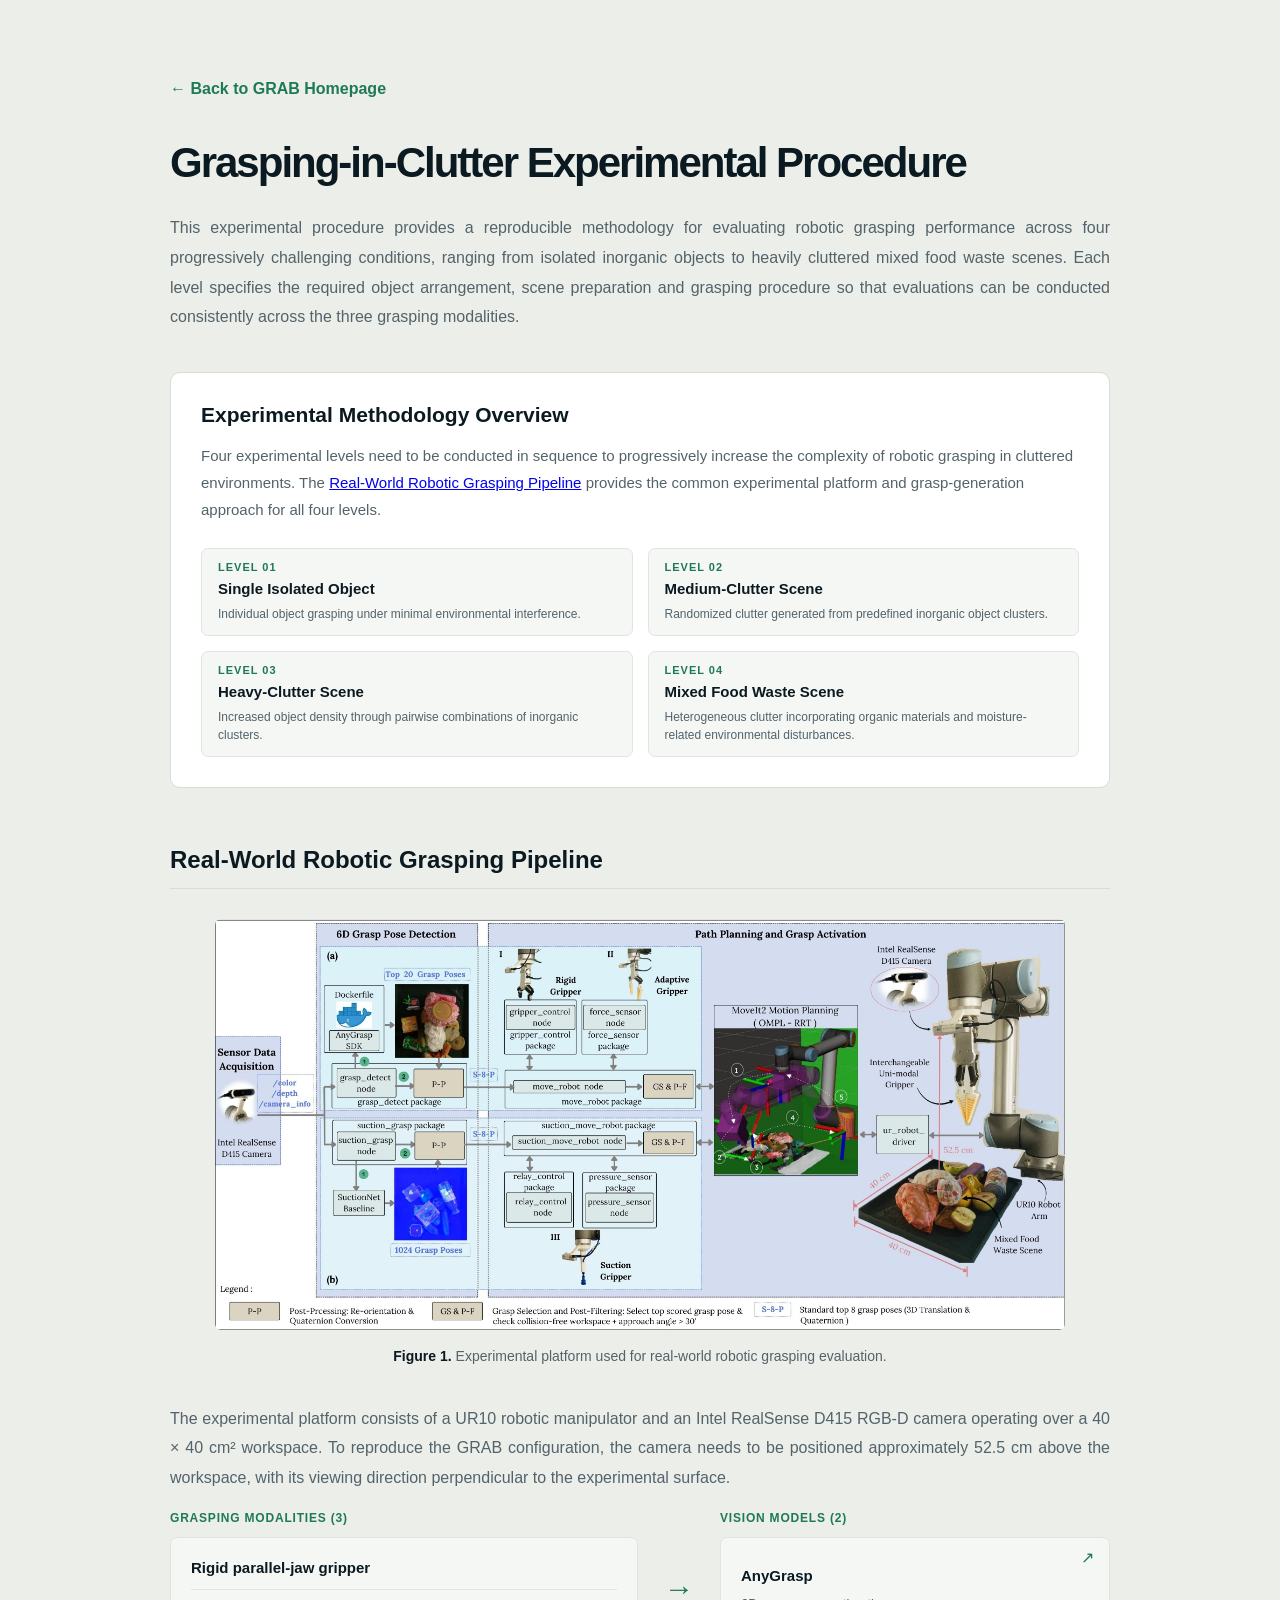
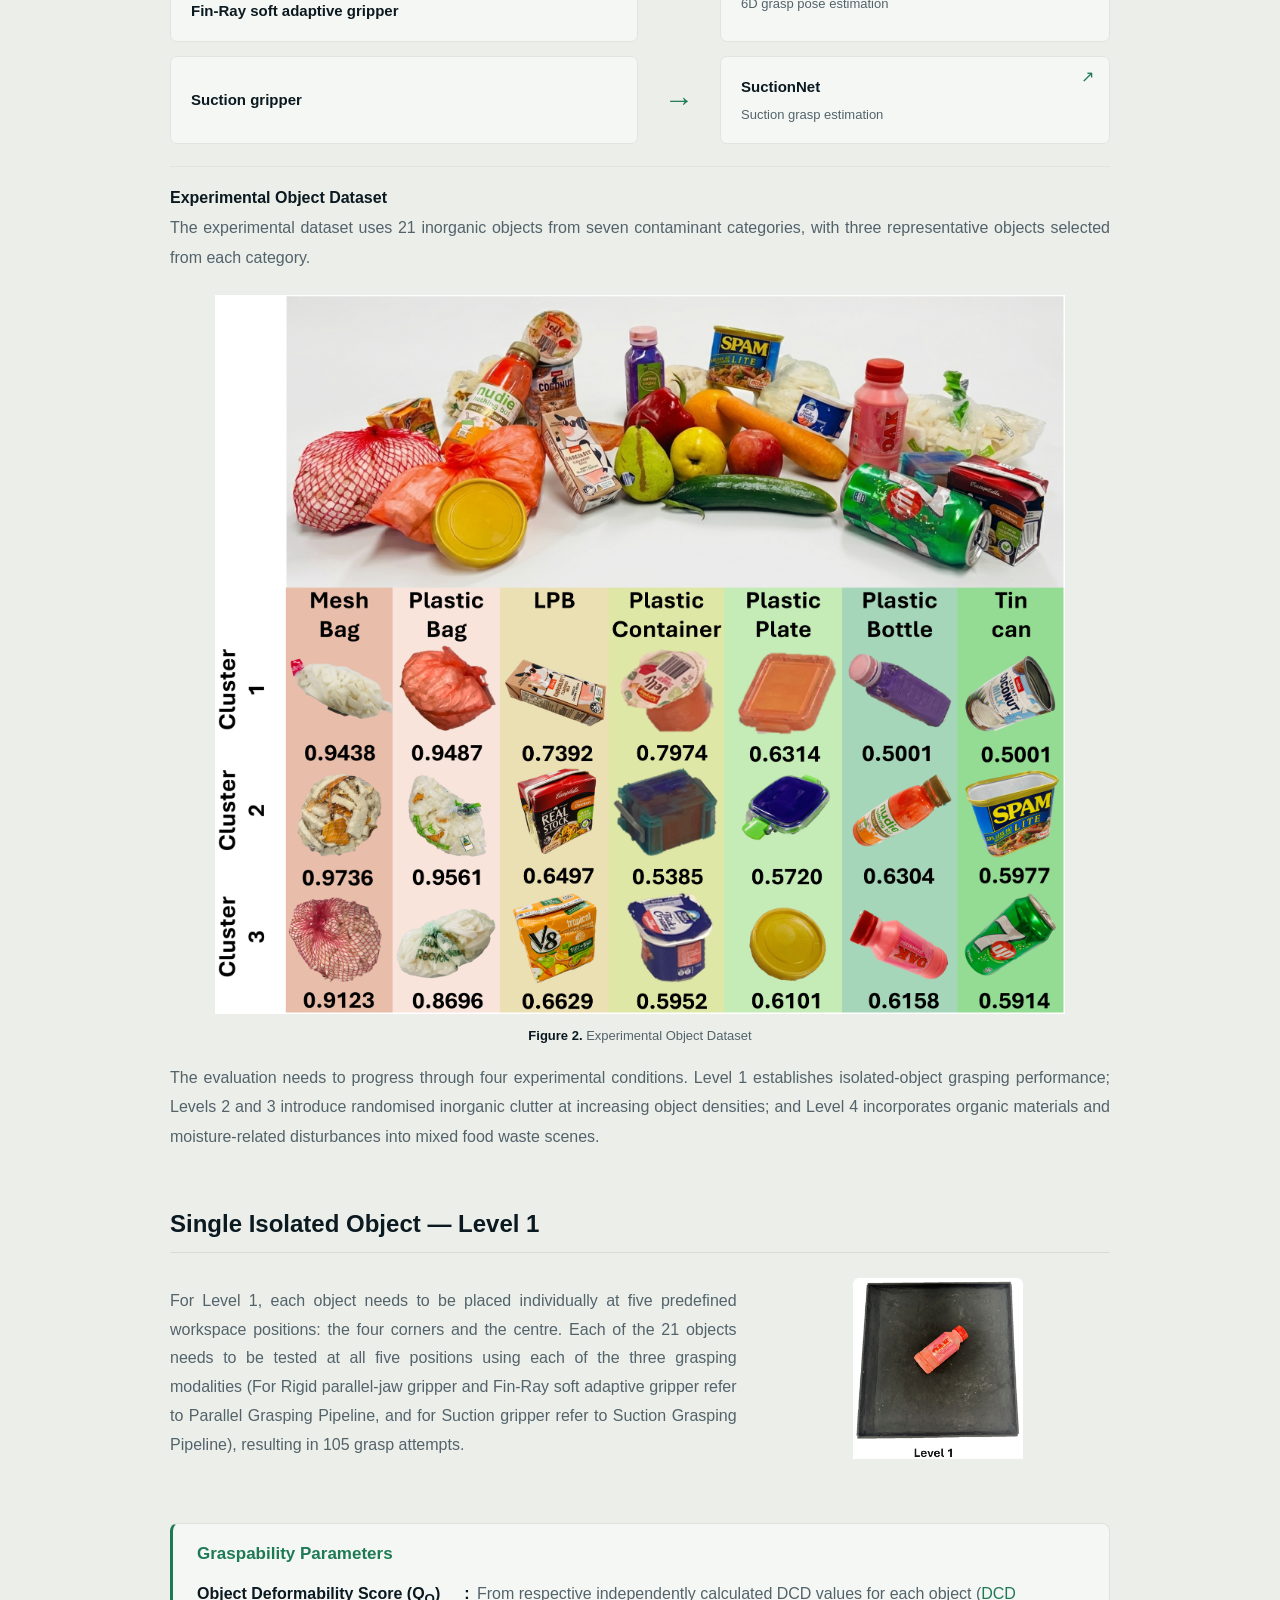
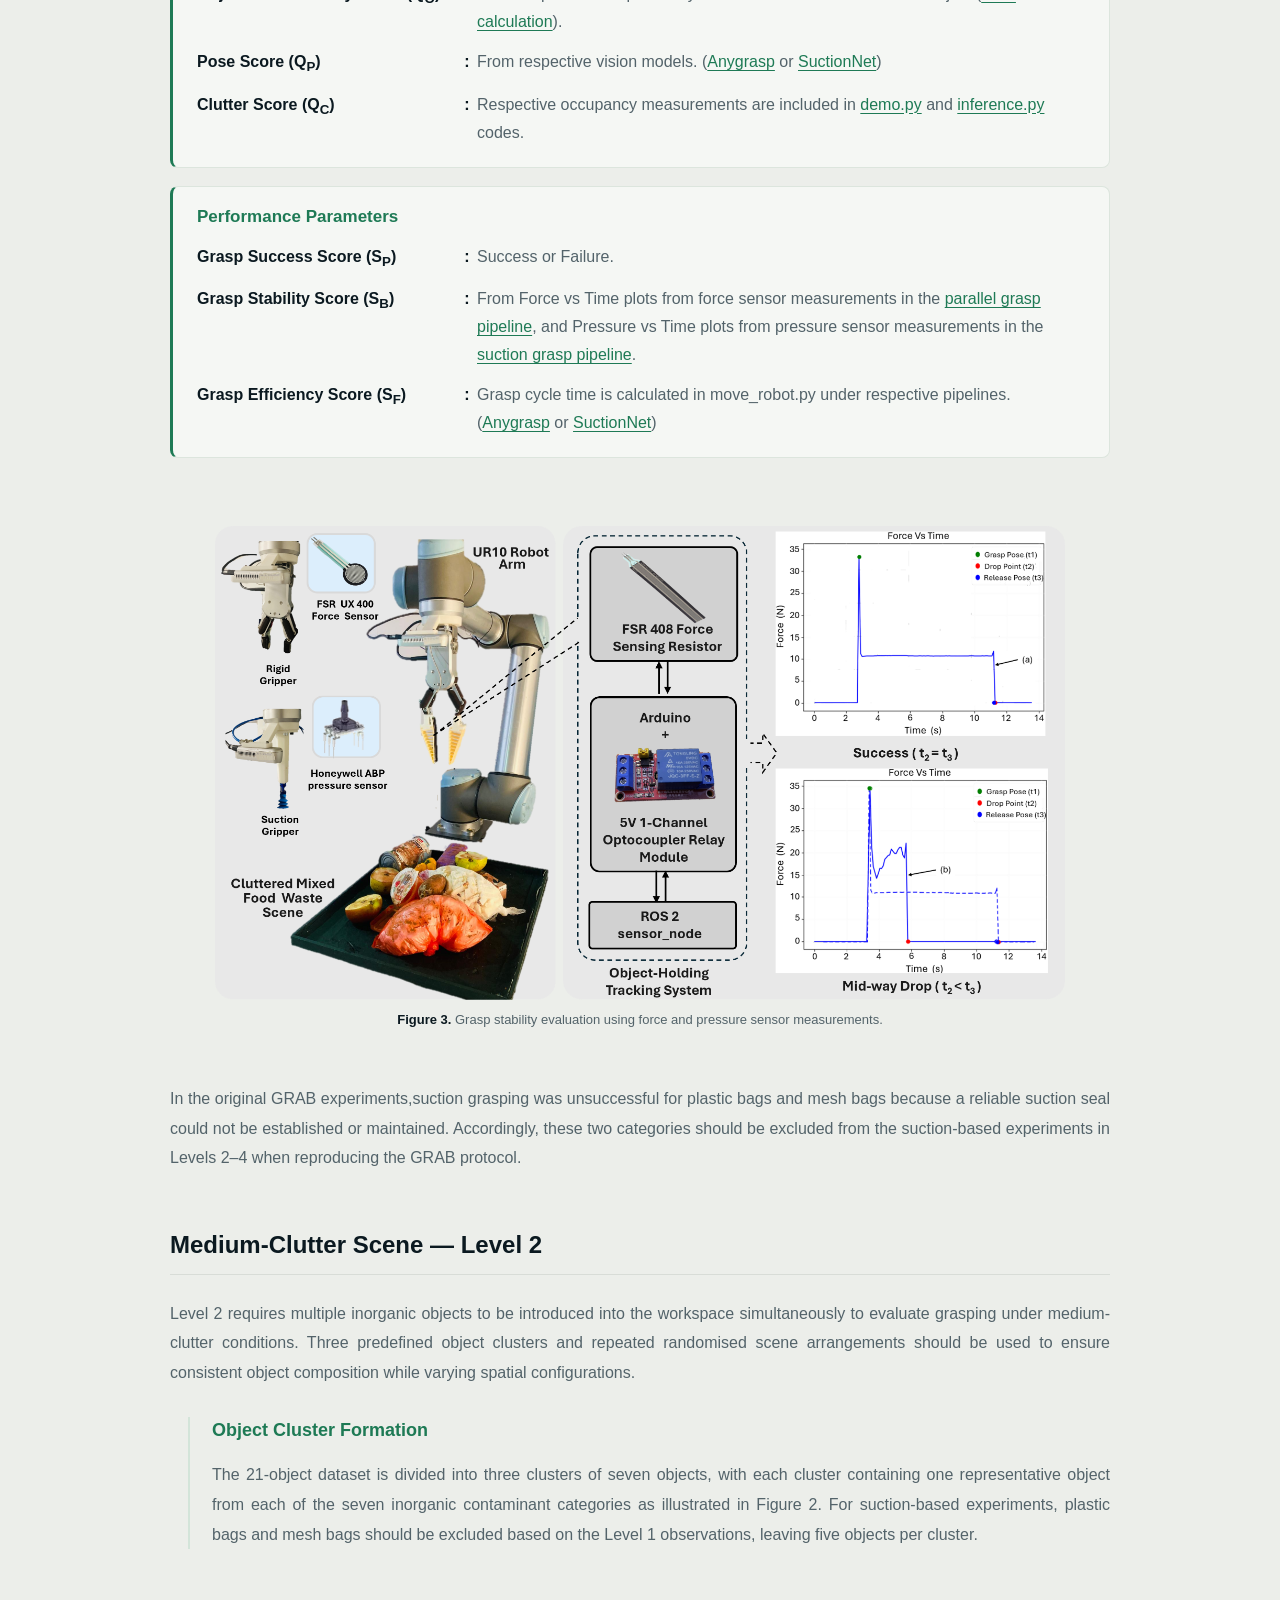
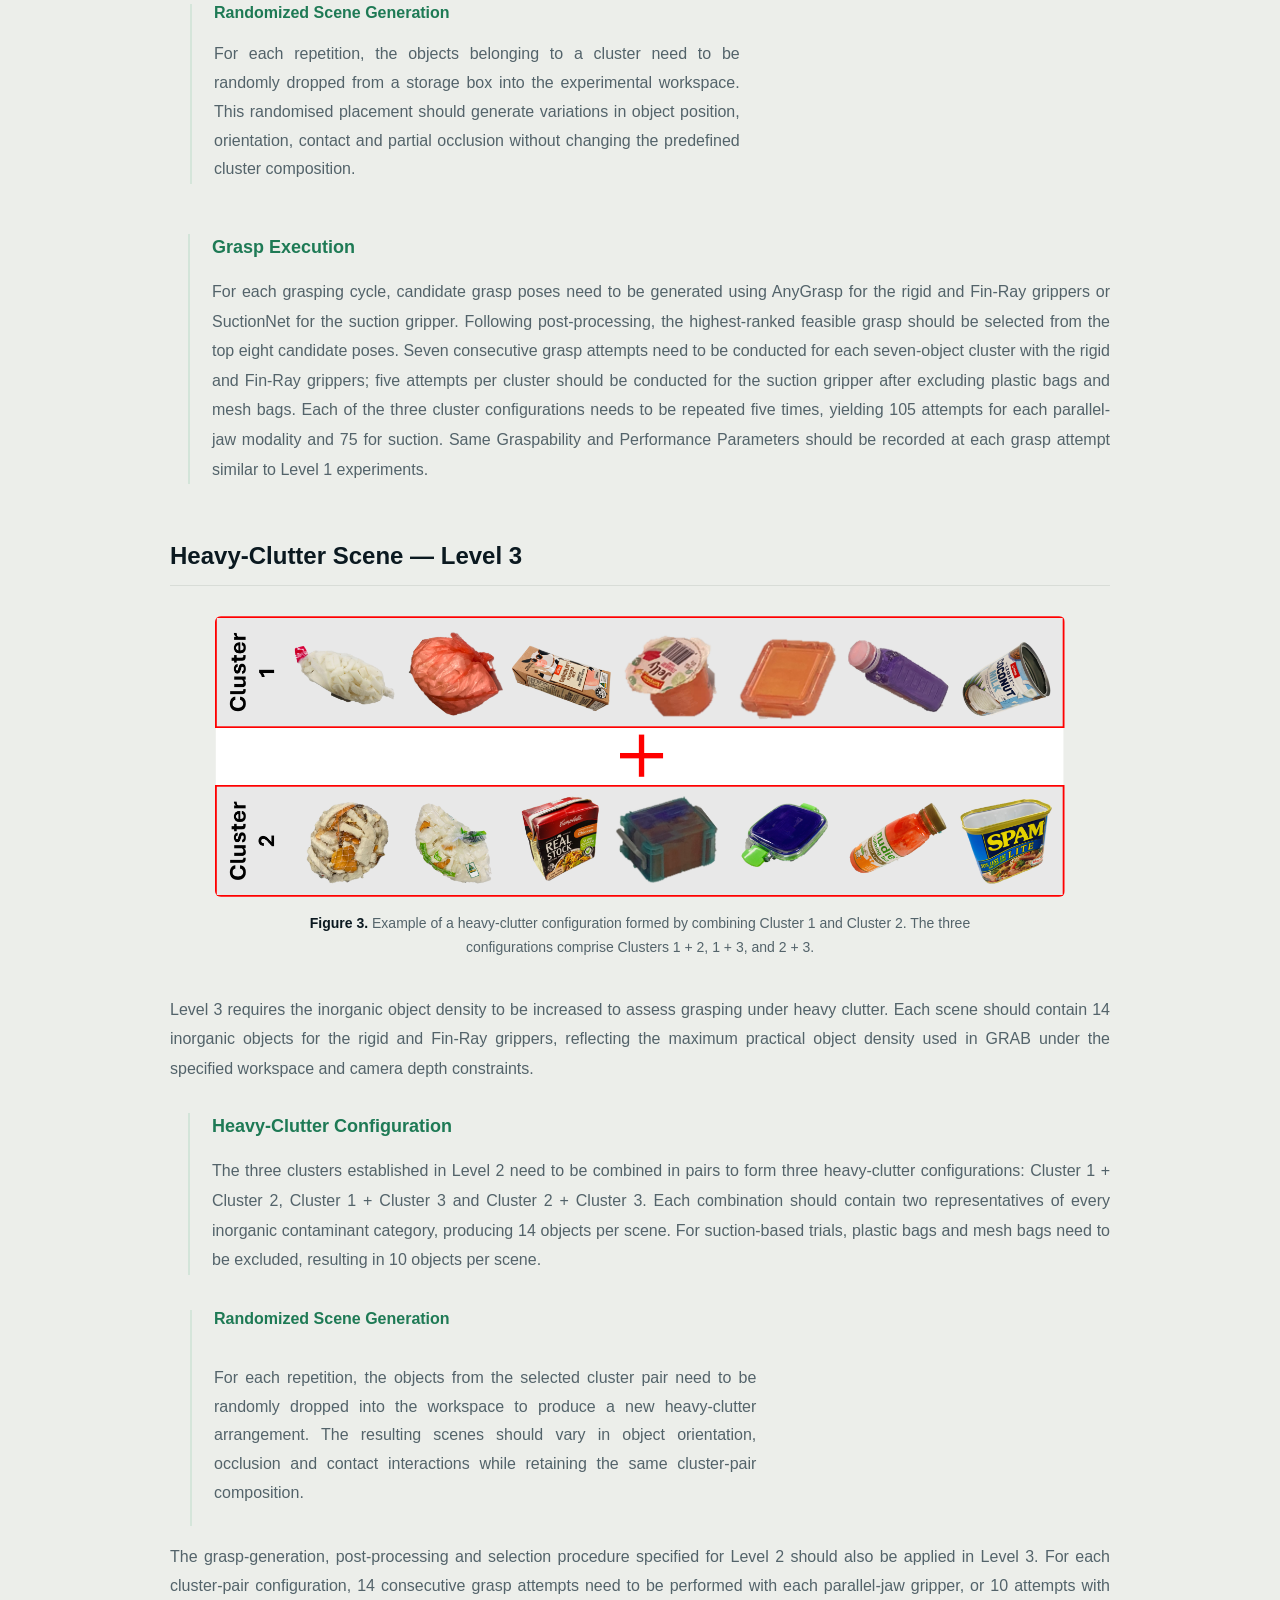
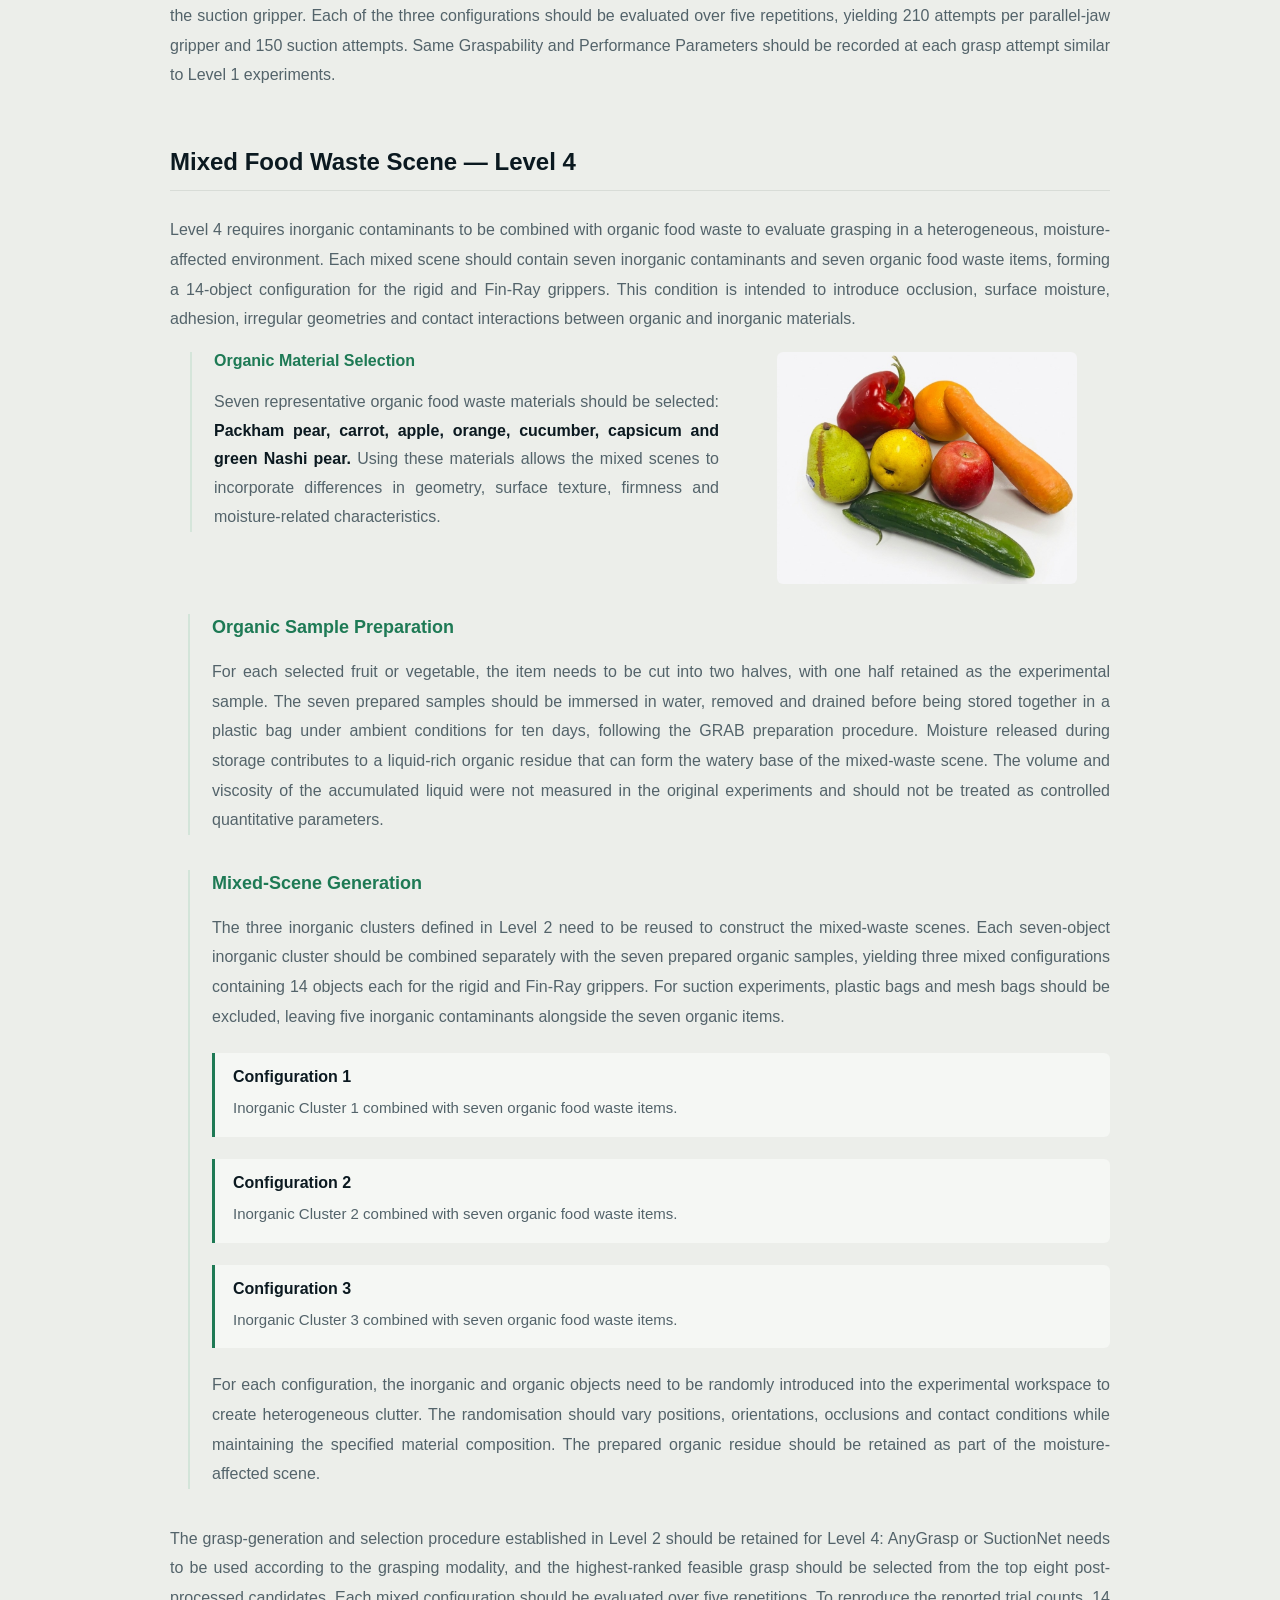
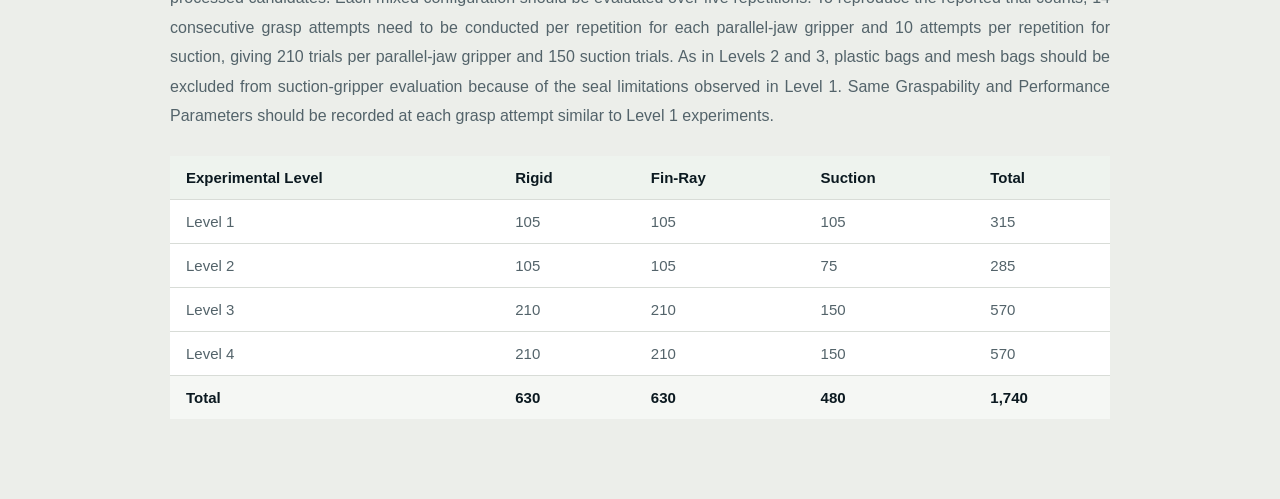
==== commit 83f24e78: "Update experimental-protocol.html" ====
--- a/experimental-protocol.html
+++ b/experimental-protocol.html
@@ -1144,6 +1144,62 @@
     }
 }
 
+
+/* ==========================================
+   LEVEL 3 - RANDOMIZED SCENE GENERATION
+   ========================================== */
+
+.level3-randomized-content {
+    border-left: 2px solid #d5e5da;
+    padding-left: 22px;
+    margin-left: 20px;
+}
+
+.level3-randomized-content h4 {
+    color: #1E7A55;
+    margin: 0 0 18px;
+}
+
+.level3-randomized-layout {
+    display: grid;
+    grid-template-columns: 1.65fr 1fr;
+    gap: 25px;
+    align-items: center;
+    margin: 0;
+}
+
+.level3-randomized-layout p {
+    margin: 0;
+    line-height: 1.8;
+}
+
+.level3-randomized-video {
+    display: flex;
+    justify-content: center;
+    align-items: center;
+}
+
+.level3-randomized-video video {
+    display: block;
+    width: 100%;
+    max-width: 340px;
+    height: 180px;
+    object-fit: contain;
+    border-radius: 6px;
+}
+
+/* Mobile responsiveness */
+@media (max-width: 768px) {
+    .level3-randomized-layout {
+        grid-template-columns: 1fr;
+        gap: 18px;
+    }
+
+    .level3-randomized-video video {
+        max-width: 100%;
+        height: auto;
+    }
+}
 
     </style>
 
@@ -1686,16 +1742,40 @@
         </div>
 
 
-        <div class="protocol-subsection">
-
-            <h3>Randomized Scene Generation</h3>
-
-            <p>
-            For each repetition, the objects from the selected cluster pair need to be randomly dropped into the workspace to produce a new heavy-clutter arrangement. 
-                The resulting scenes should vary in object orientation, occlusion and contact interactions while retaining the same cluster-pair composition.
-        </p>
-
+
+<!-- Level 3: Randomized Scene Generation -->
+
+<div class="level3-randomized-content">
+
+    <h4>Randomized Scene Generation</h4>
+
+    <div class="level3-randomized-layout">
+
+        <!-- Left: Paragraph -->
+        <p>
+            For each repetition, the objects from the selected cluster
+            pair need to be randomly dropped into the workspace to
+            produce a new heavy-clutter arrangement. The resulting
+            scenes should vary in object orientation, occlusion and
+            contact interactions while retaining the same cluster-pair
+            composition.
+        </p>
+
+        <!-- Right: Level 3 video -->
+        <div class="level3-randomized-video">
+            <video autoplay muted loop playsinline preload="metadata">
+                <source
+                    src="assets/images/Level%203.mp4"
+                    type="video/mp4"
+                >
+                Your browser does not support the video tag.
+            </video>
         </div>
+
+    </div>
+
+</div>
+
 
             <p>
             The grasp-generation, post-processing and selection procedure specified for Level 2 should also be applied in Level 3. 
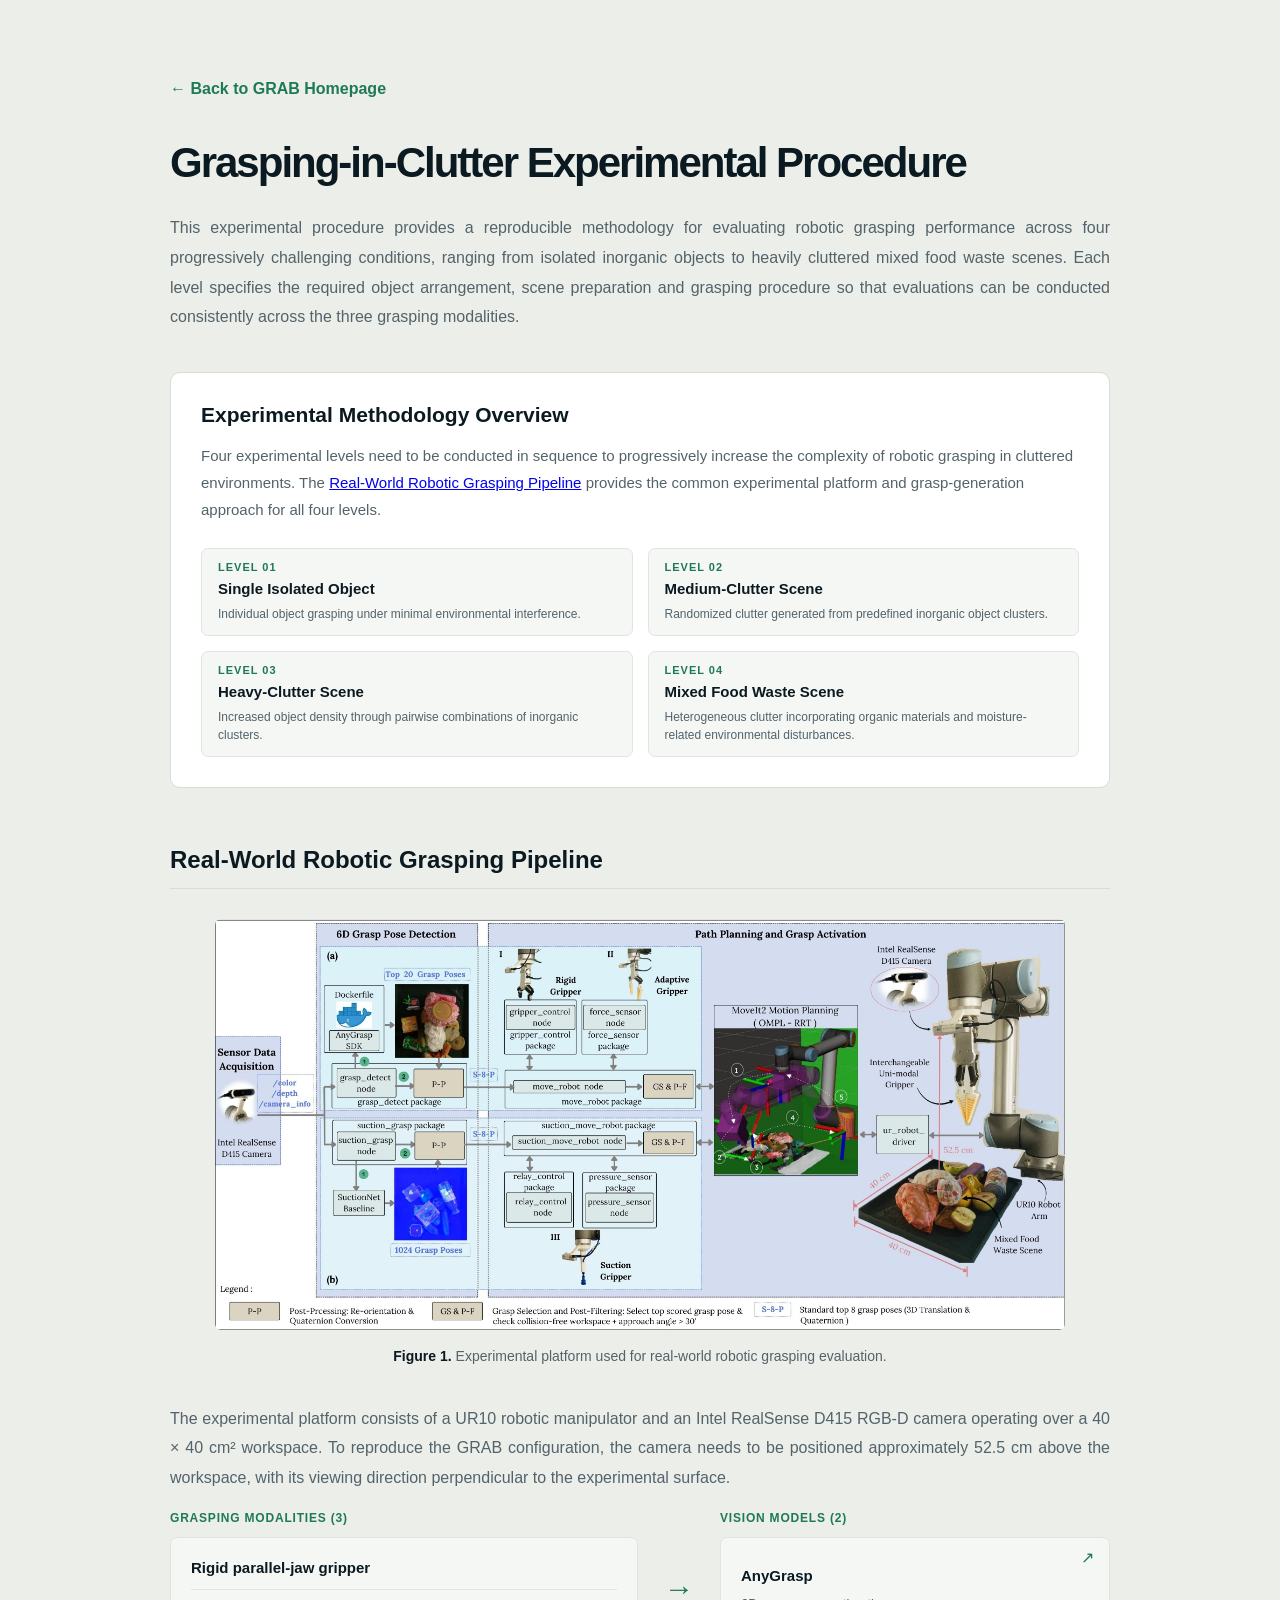
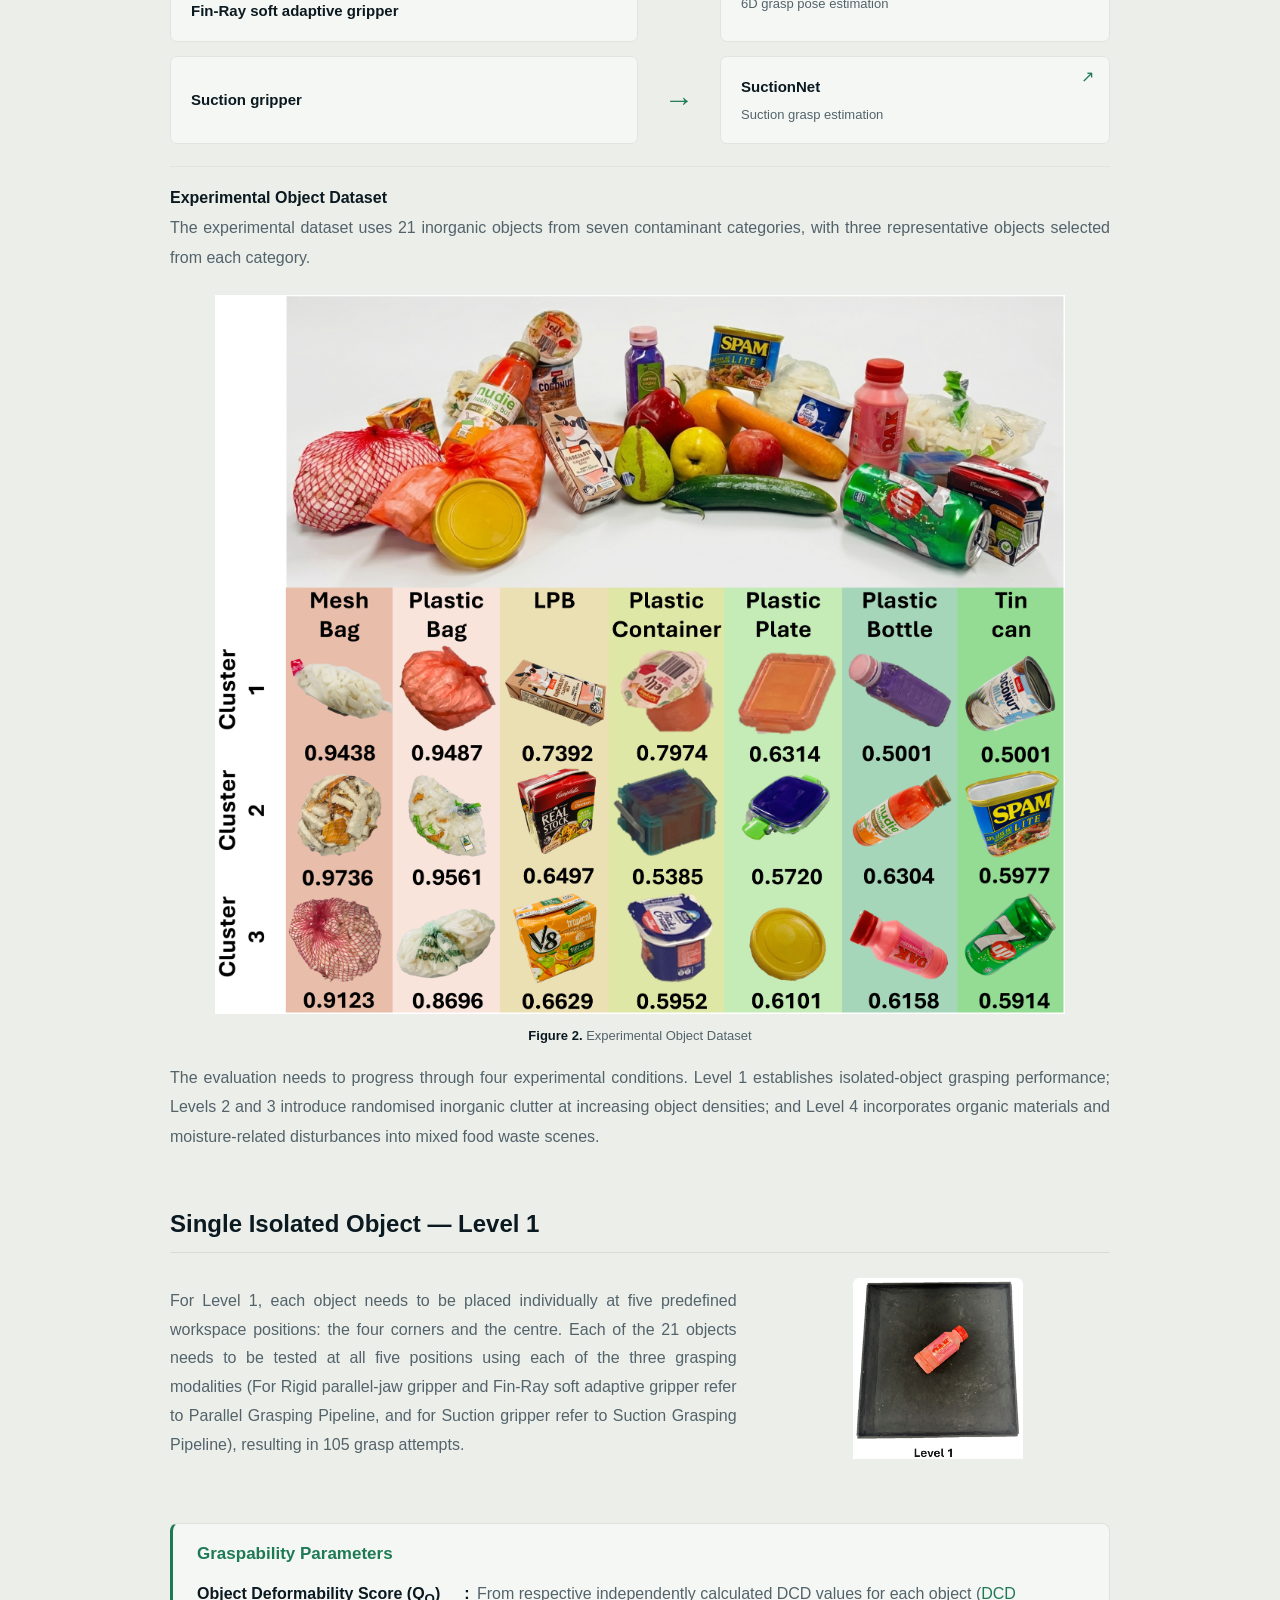
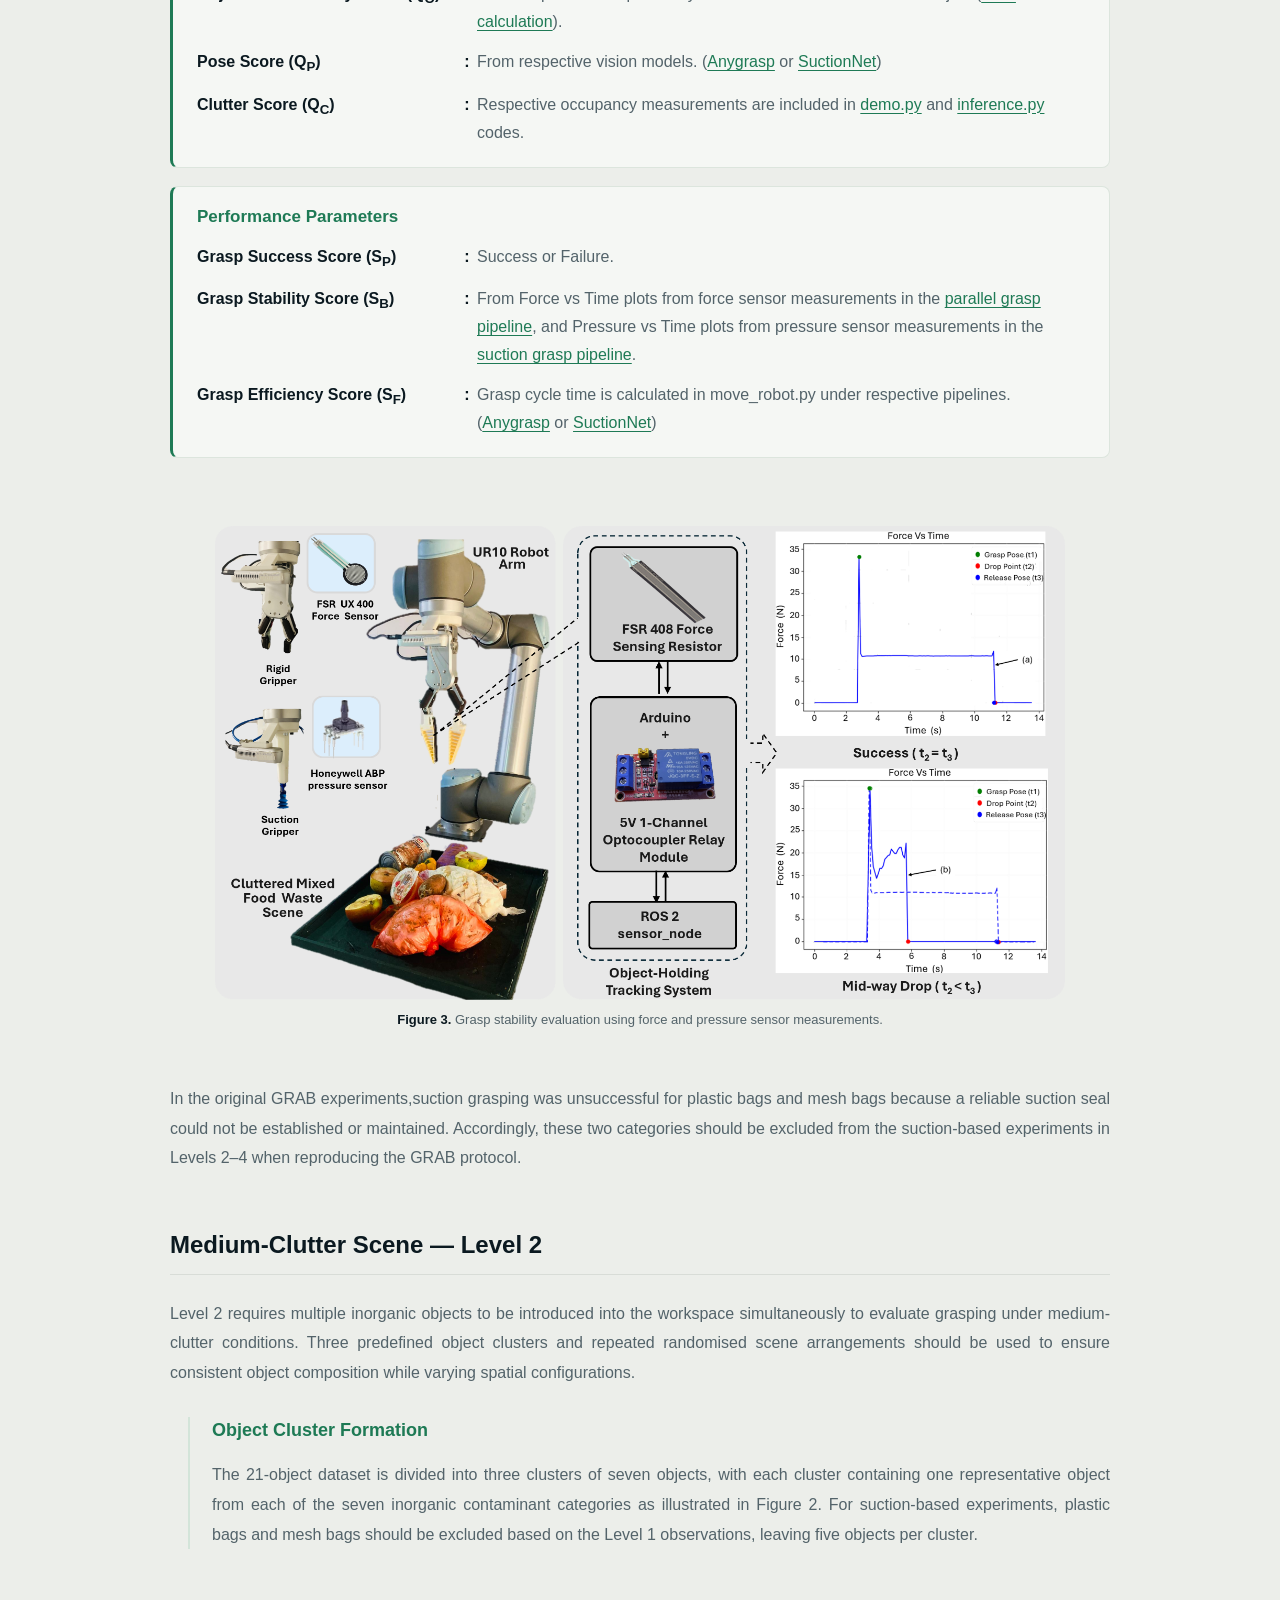
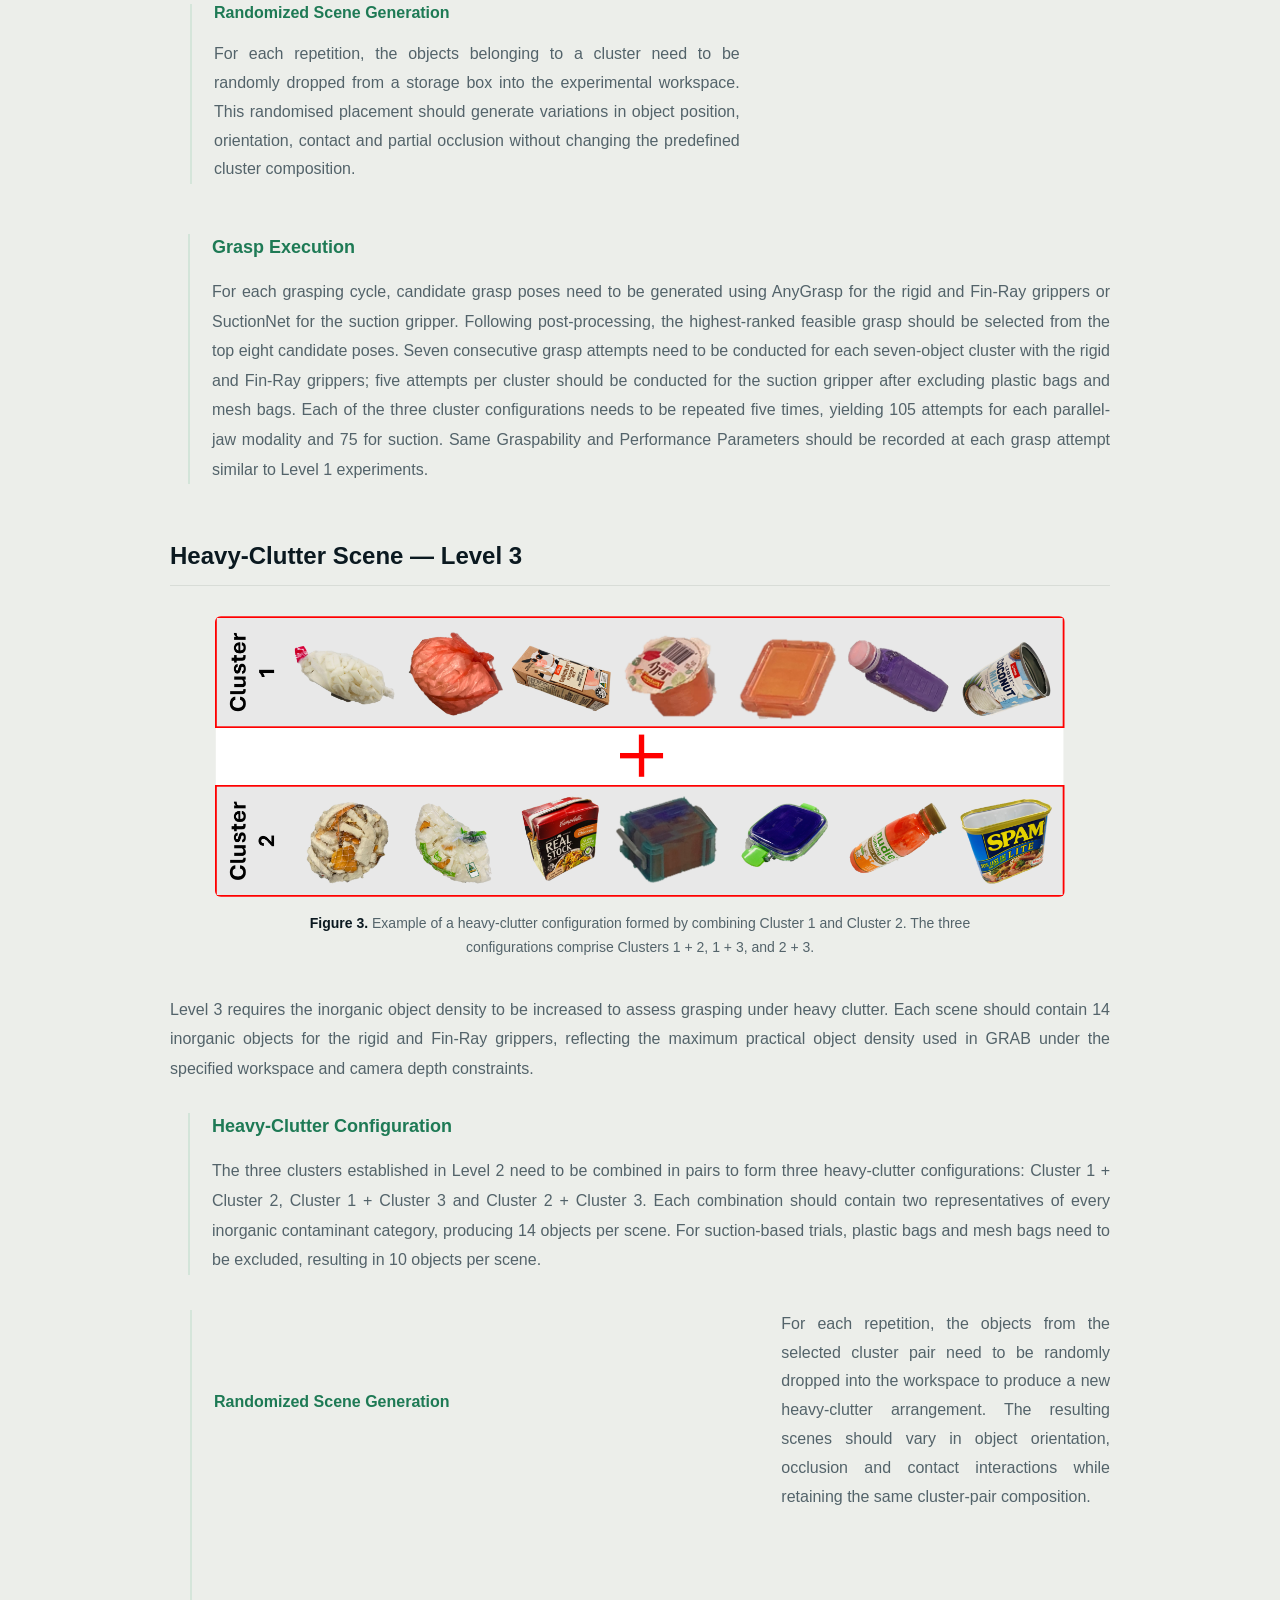
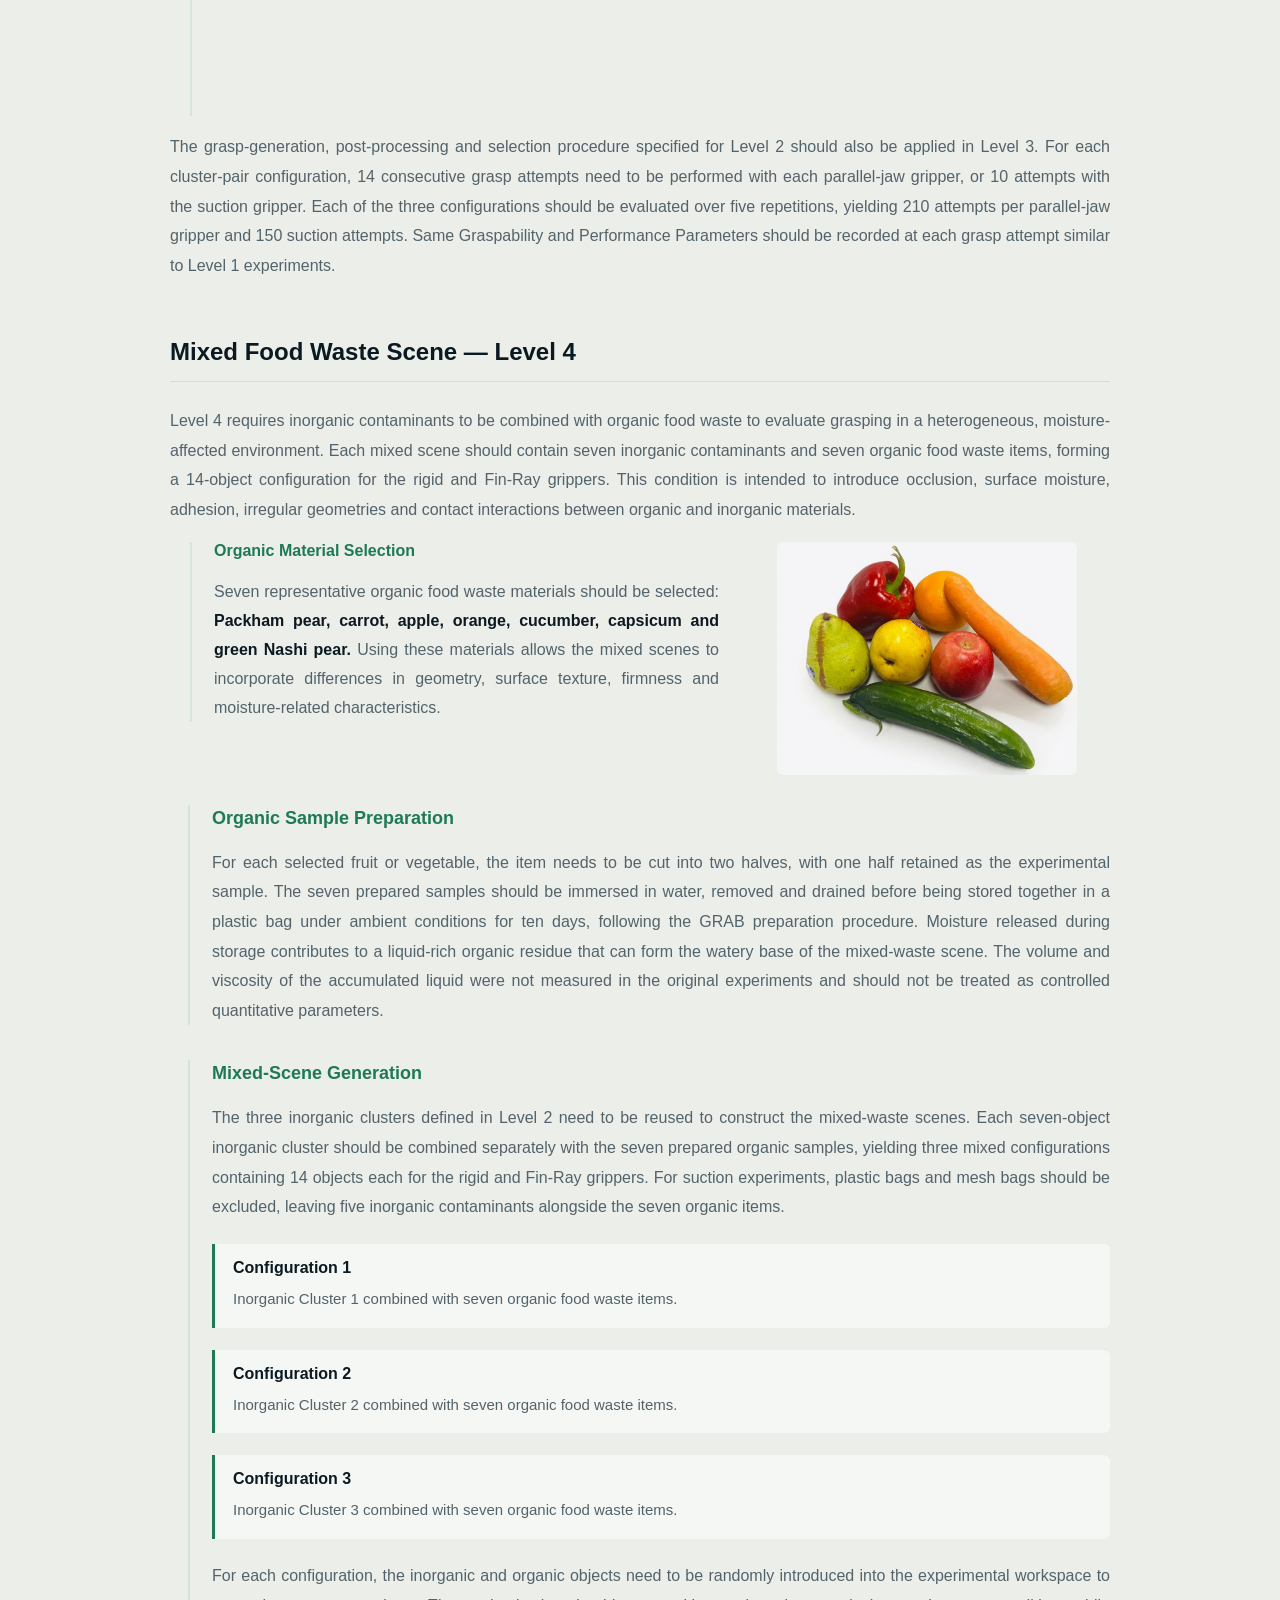
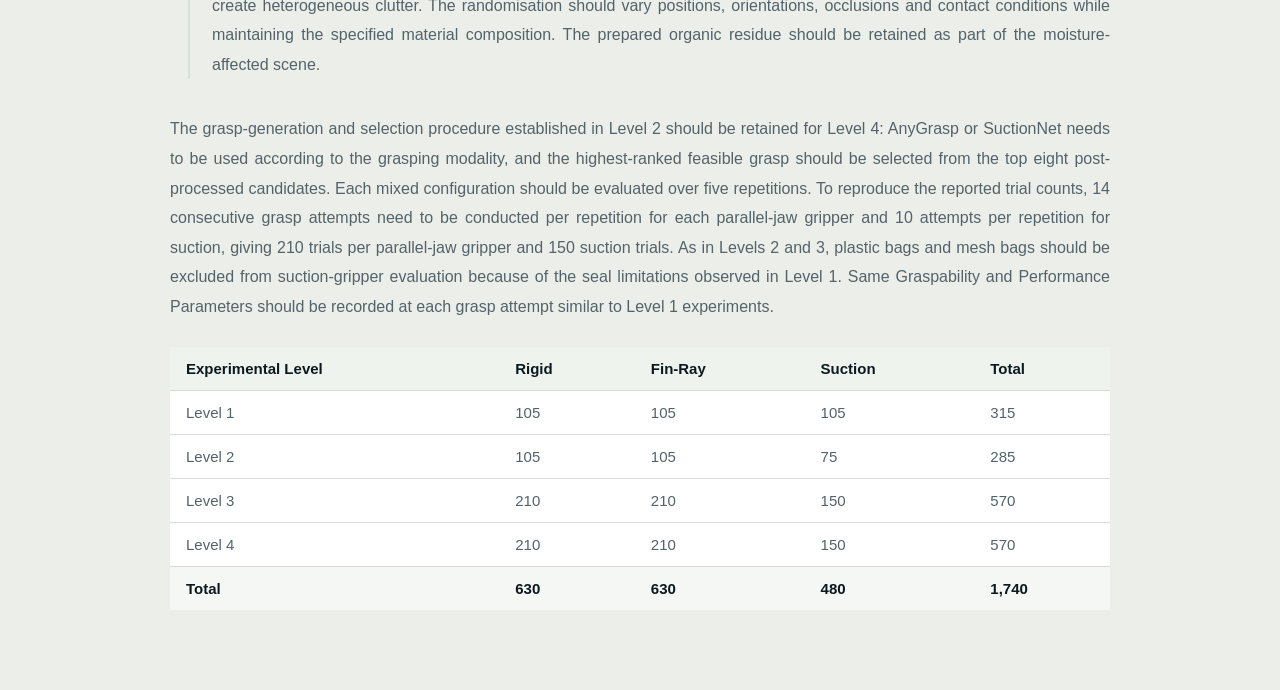
==== commit 634a2df2: "Update experimental-protocol.html" ====
--- a/experimental-protocol.html
+++ b/experimental-protocol.html
@@ -1747,10 +1747,10 @@
 
 <div class="level3-randomized-content">
 
-    <h4>Randomized Scene Generation</h4>
+    
 
     <div class="level3-randomized-layout">
-
+        <h4>Randomized Scene Generation</h4>
         <!-- Left: Paragraph -->
         <p>
             For each repetition, the objects from the selected cluster
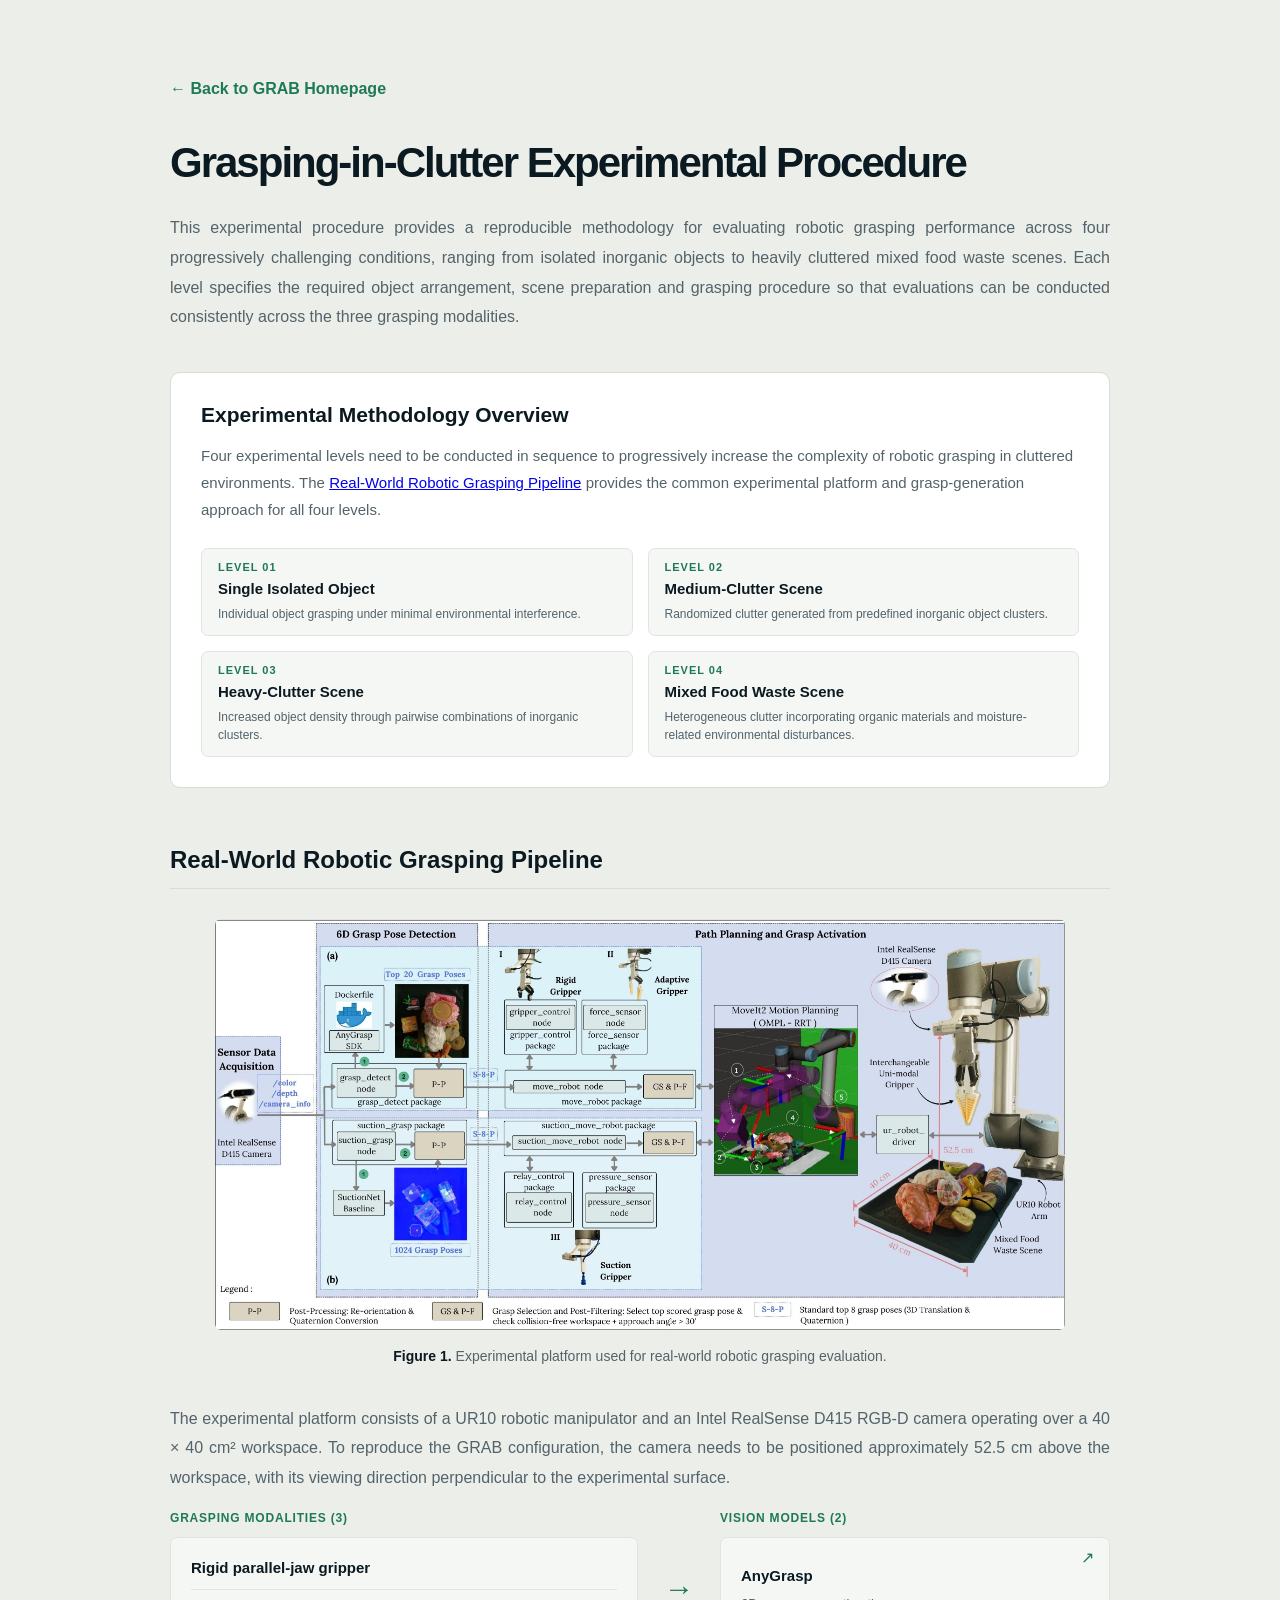
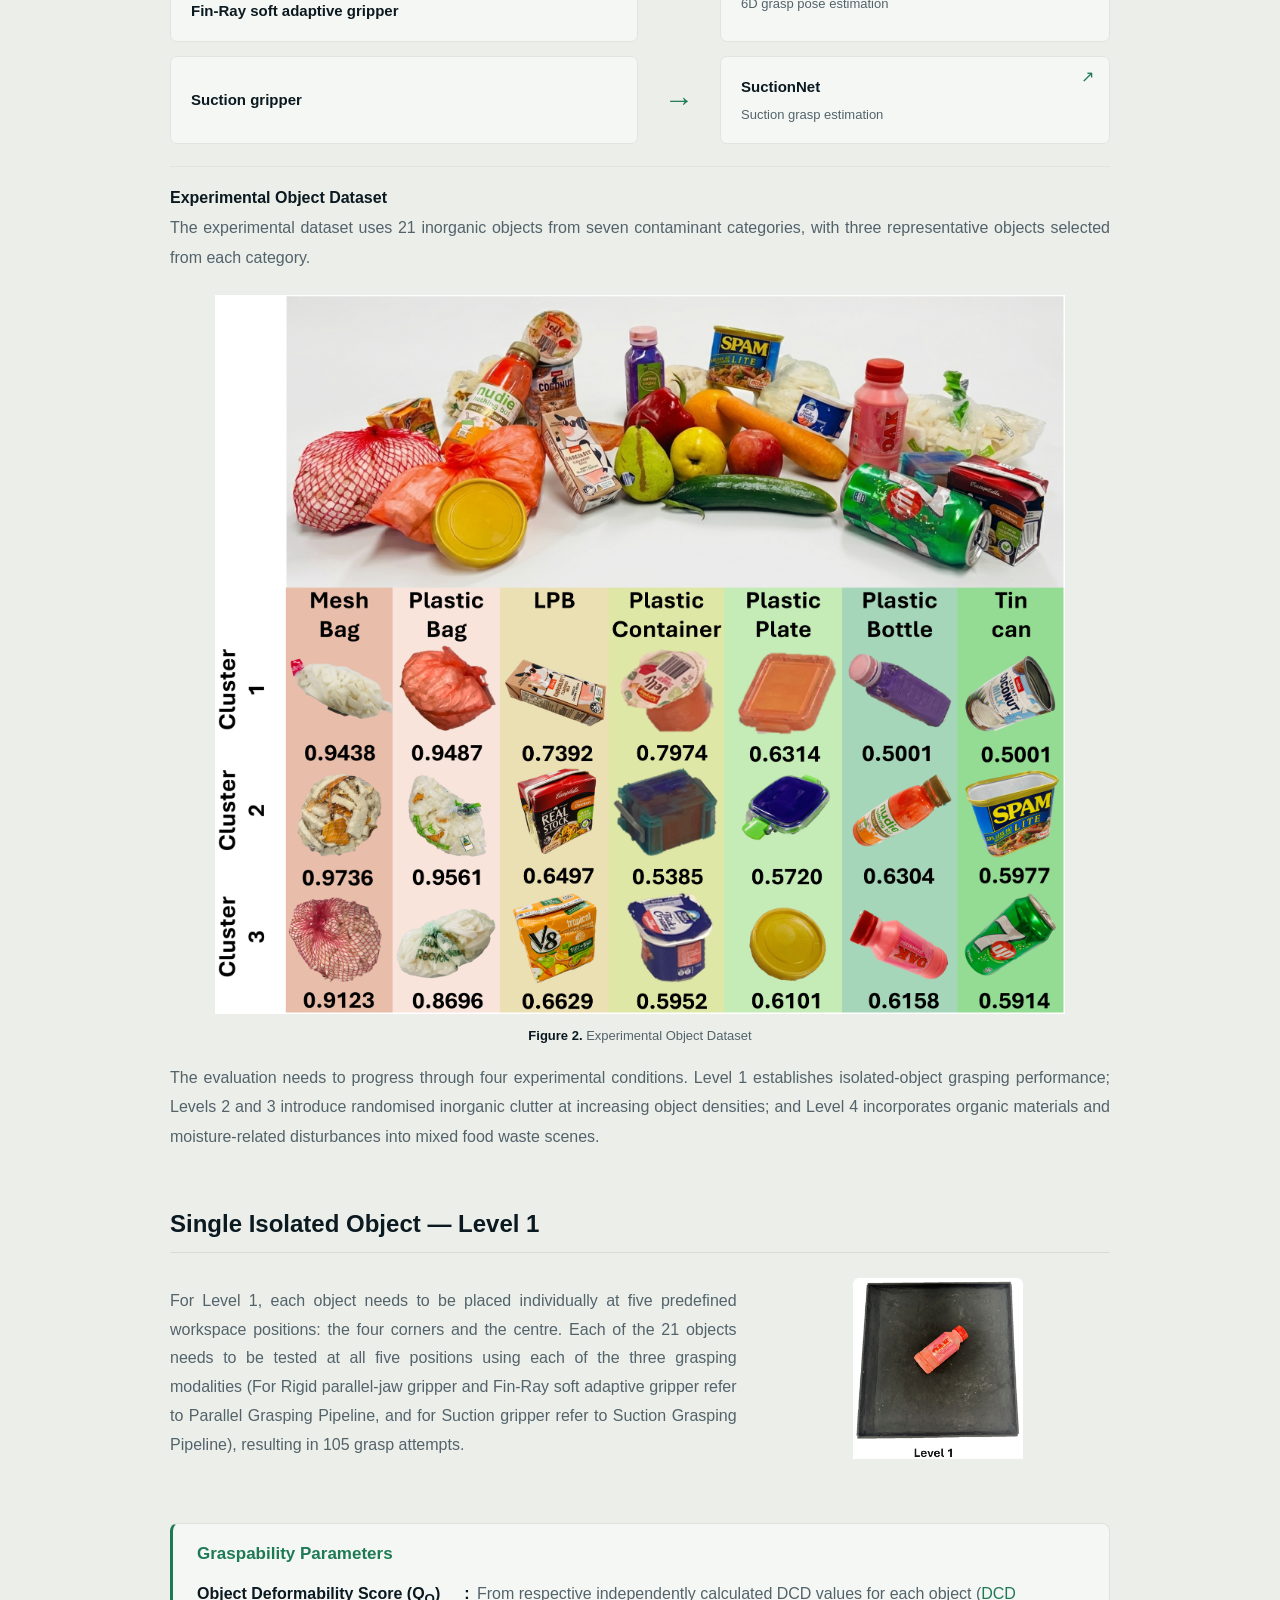
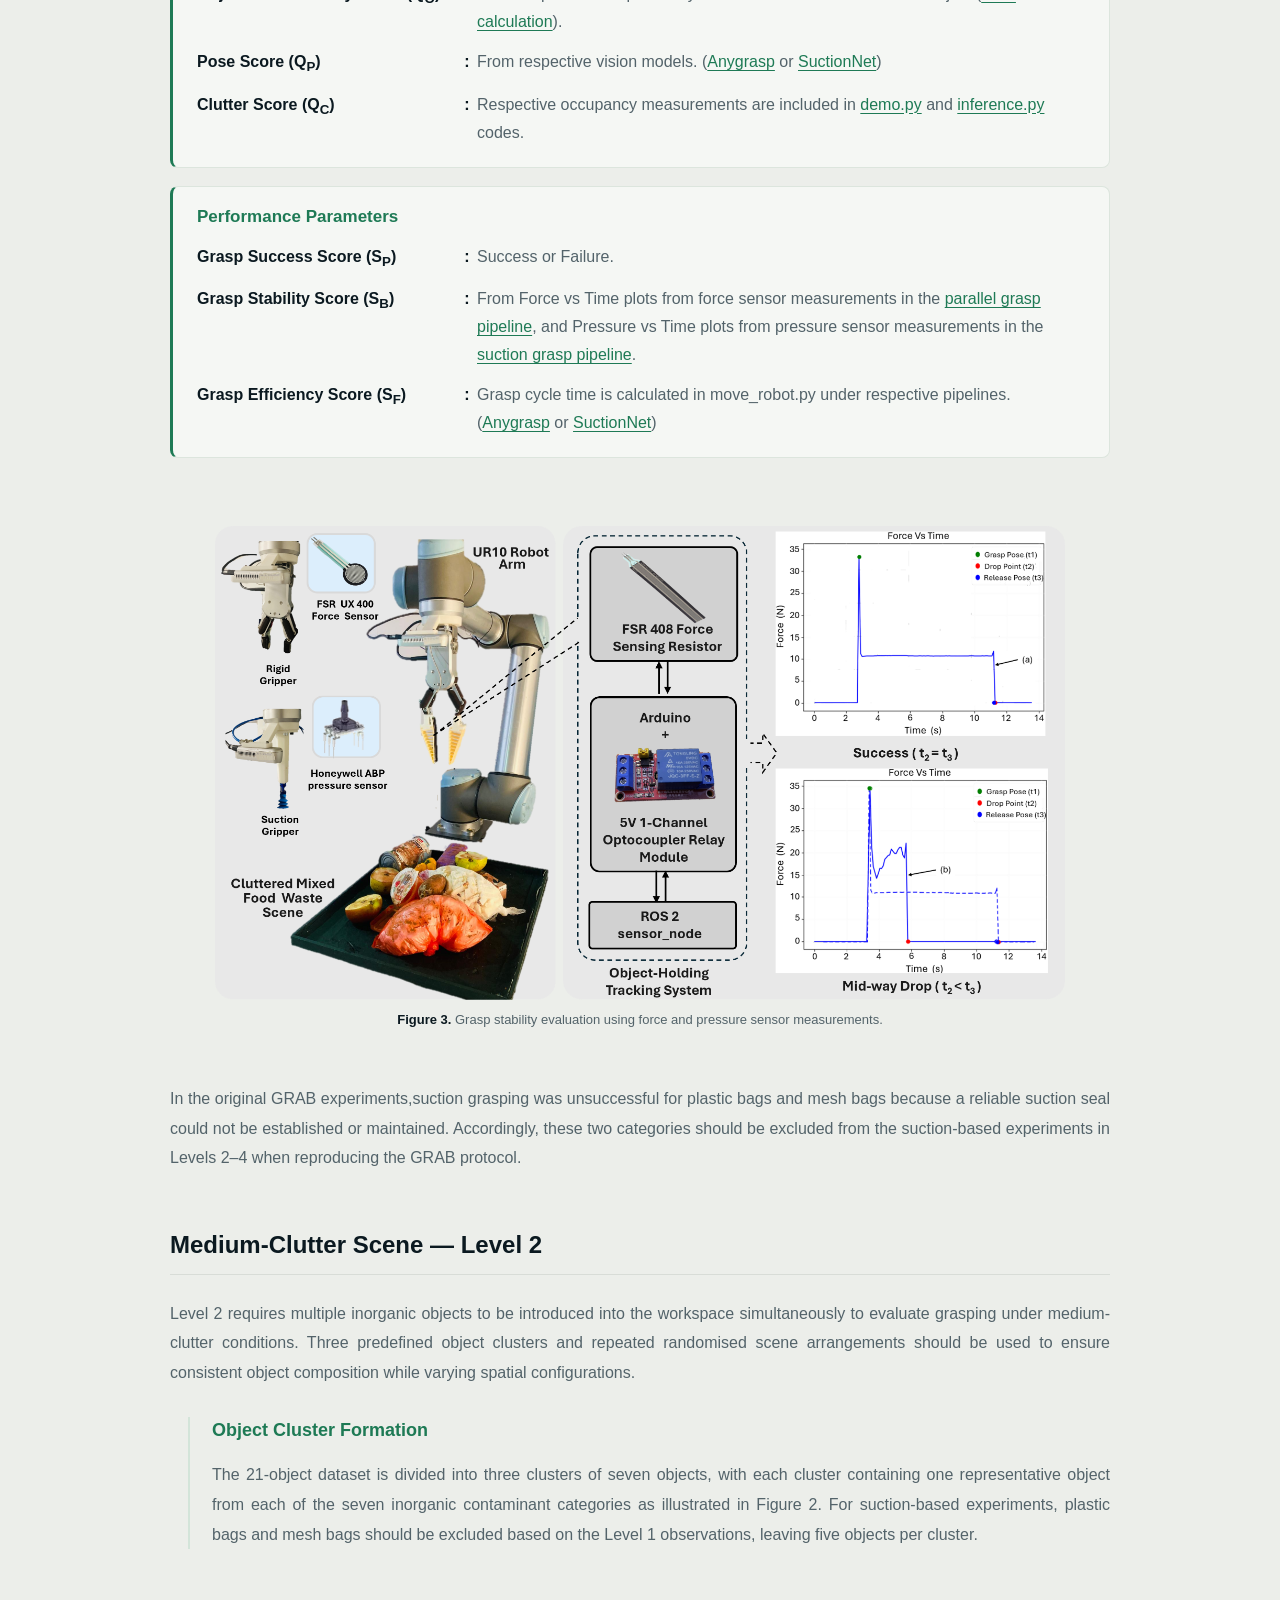
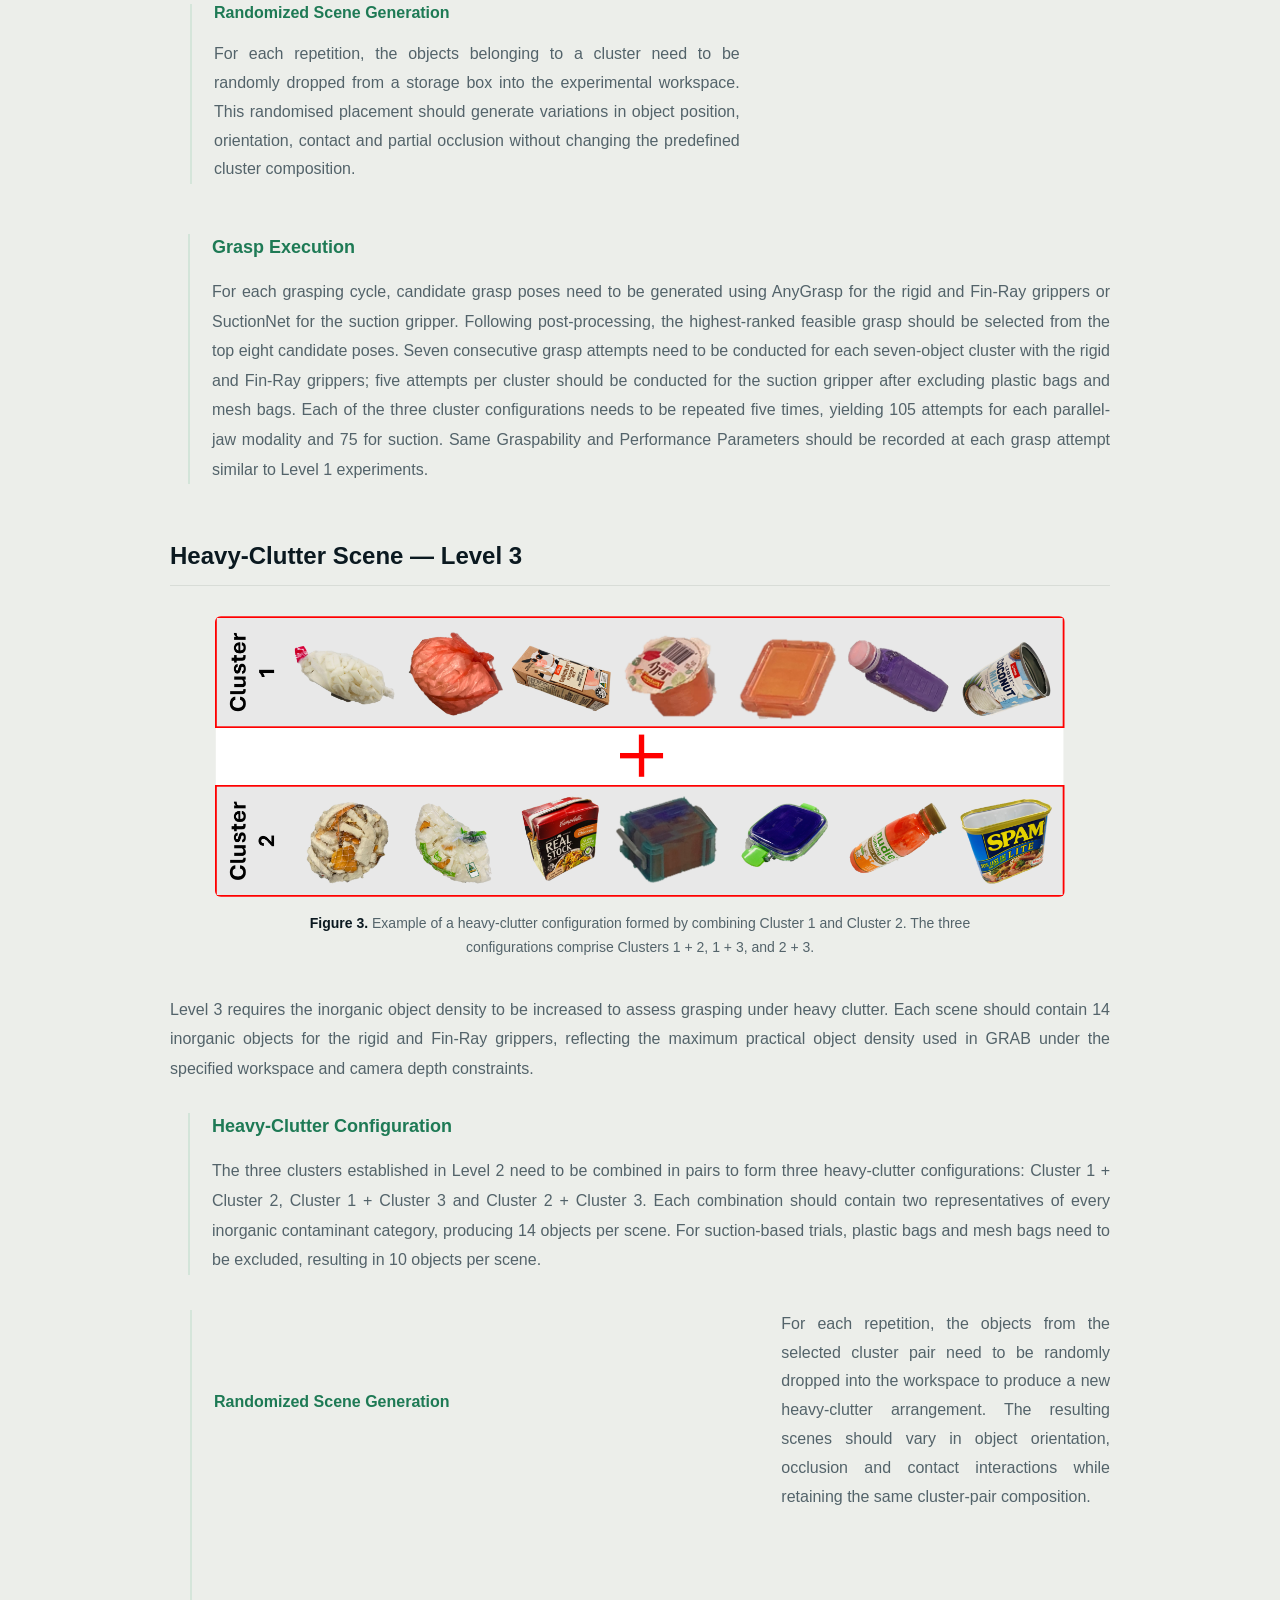
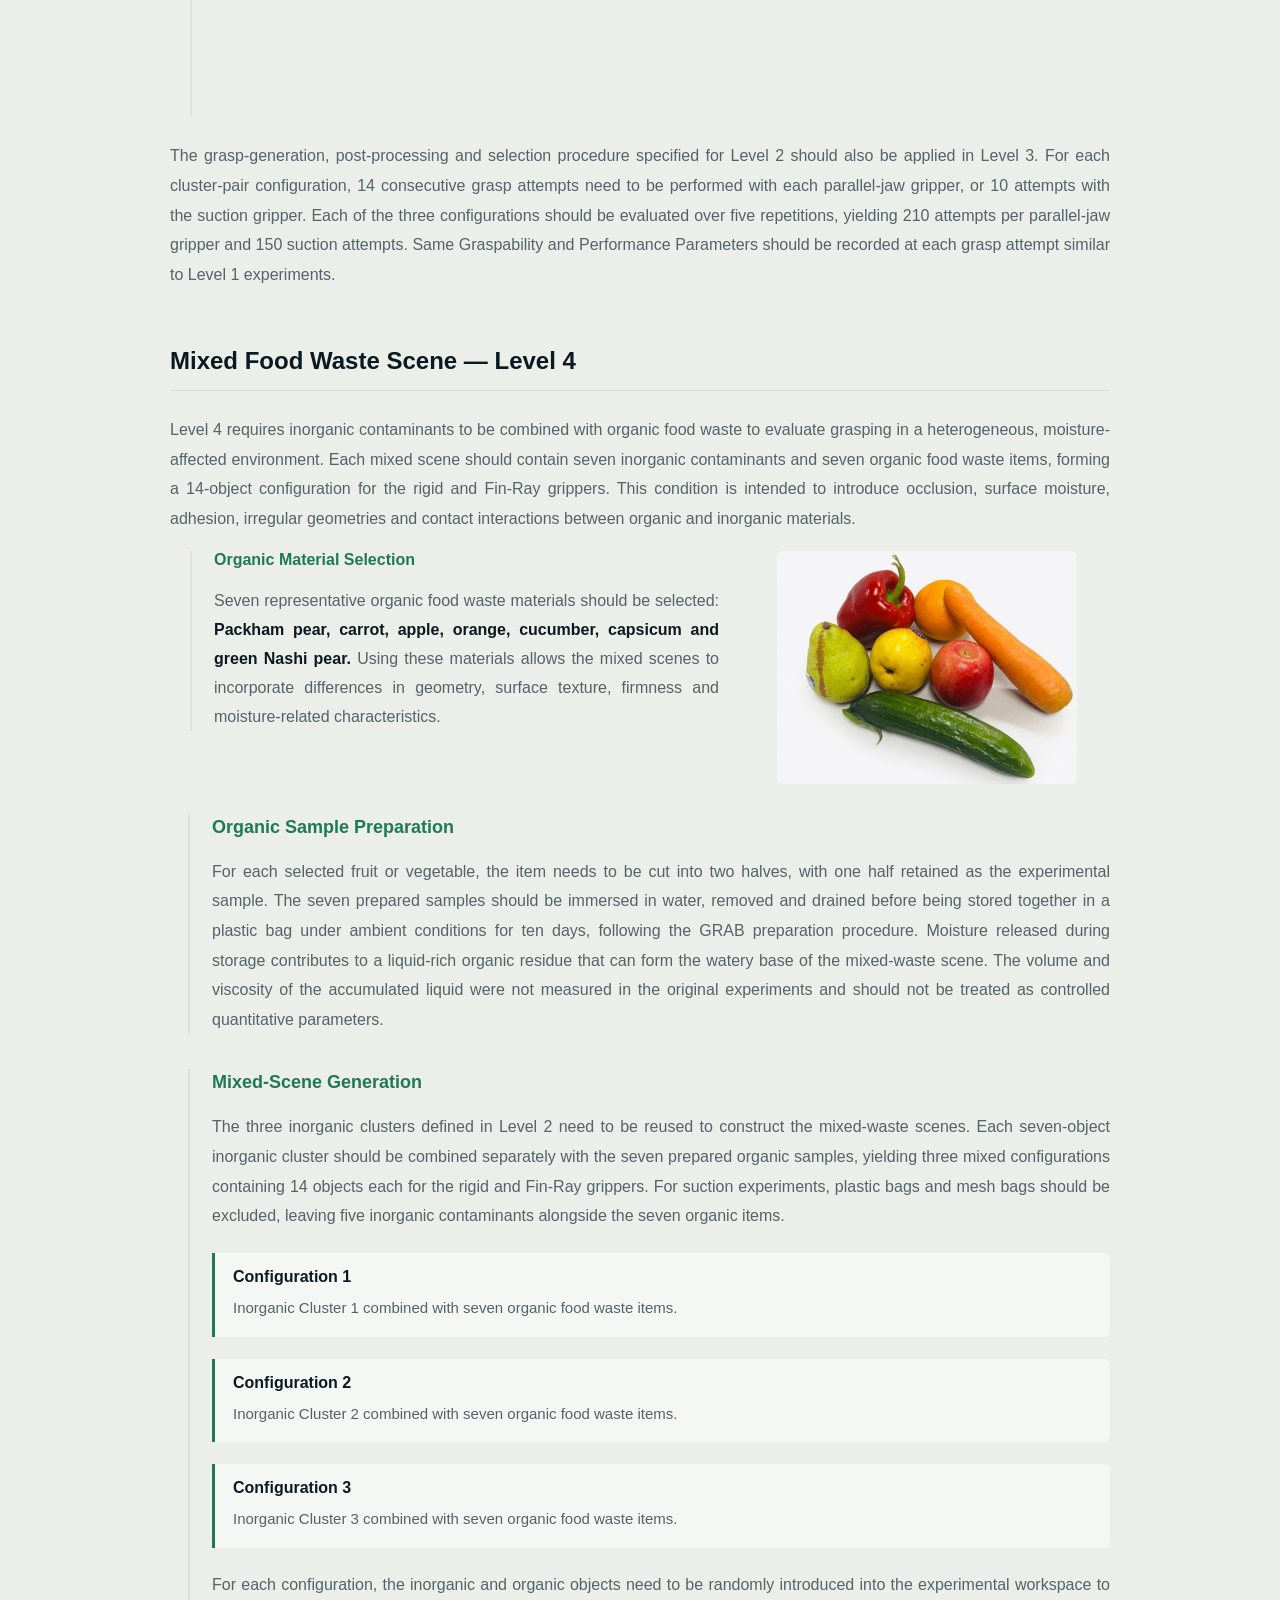
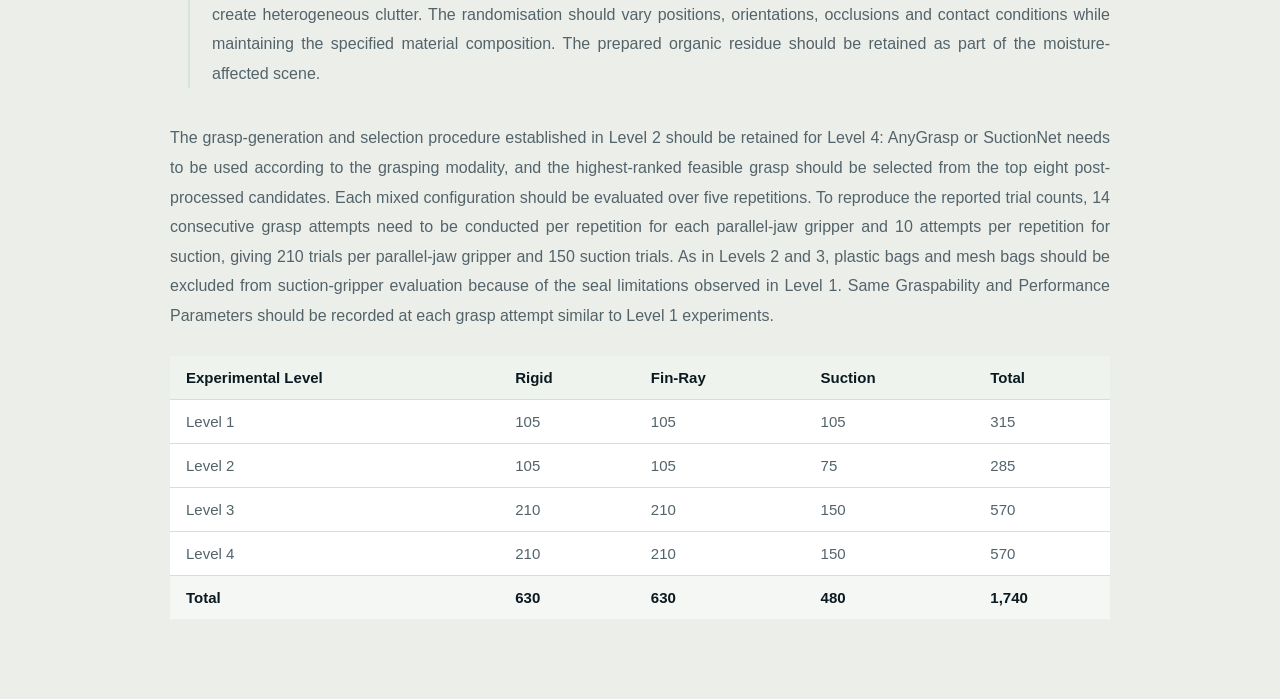
==== commit dd987784: "Update experimental-protocol.html" ====
--- a/experimental-protocol.html
+++ b/experimental-protocol.html
@@ -1145,34 +1145,38 @@
 }
 
 
+
 /* ==========================================
    LEVEL 3 - RANDOMIZED SCENE GENERATION
    ========================================== */
-
-.level3-randomized-content {
-    border-left: 2px solid #d5e5da;
-    padding-left: 22px;
-    margin-left: 20px;
-}
-
-.level3-randomized-content h4 {
-    color: #1E7A55;
-    margin: 0 0 18px;
-}
 
 .level3-randomized-layout {
     display: grid;
     grid-template-columns: 1.65fr 1fr;
     gap: 25px;
     align-items: center;
-    margin: 0;
-}
-
-.level3-randomized-layout p {
+    margin: 25px 0;
+}
+
+/* Left: Heading and paragraph */
+.level3-randomized-content {
+    min-width: 0;
+    border-left: 2px solid #d5e5da;
+    padding-left: 22px;
+    margin-left: 20px;
+}
+
+.level3-randomized-content h4 {
+    color: #1E7A55;
+    margin: 0 0 18px;
+}
+
+.level3-randomized-content p {
     margin: 0;
     line-height: 1.8;
 }
 
+/* Right: Video */
 .level3-randomized-video {
     display: flex;
     justify-content: center;
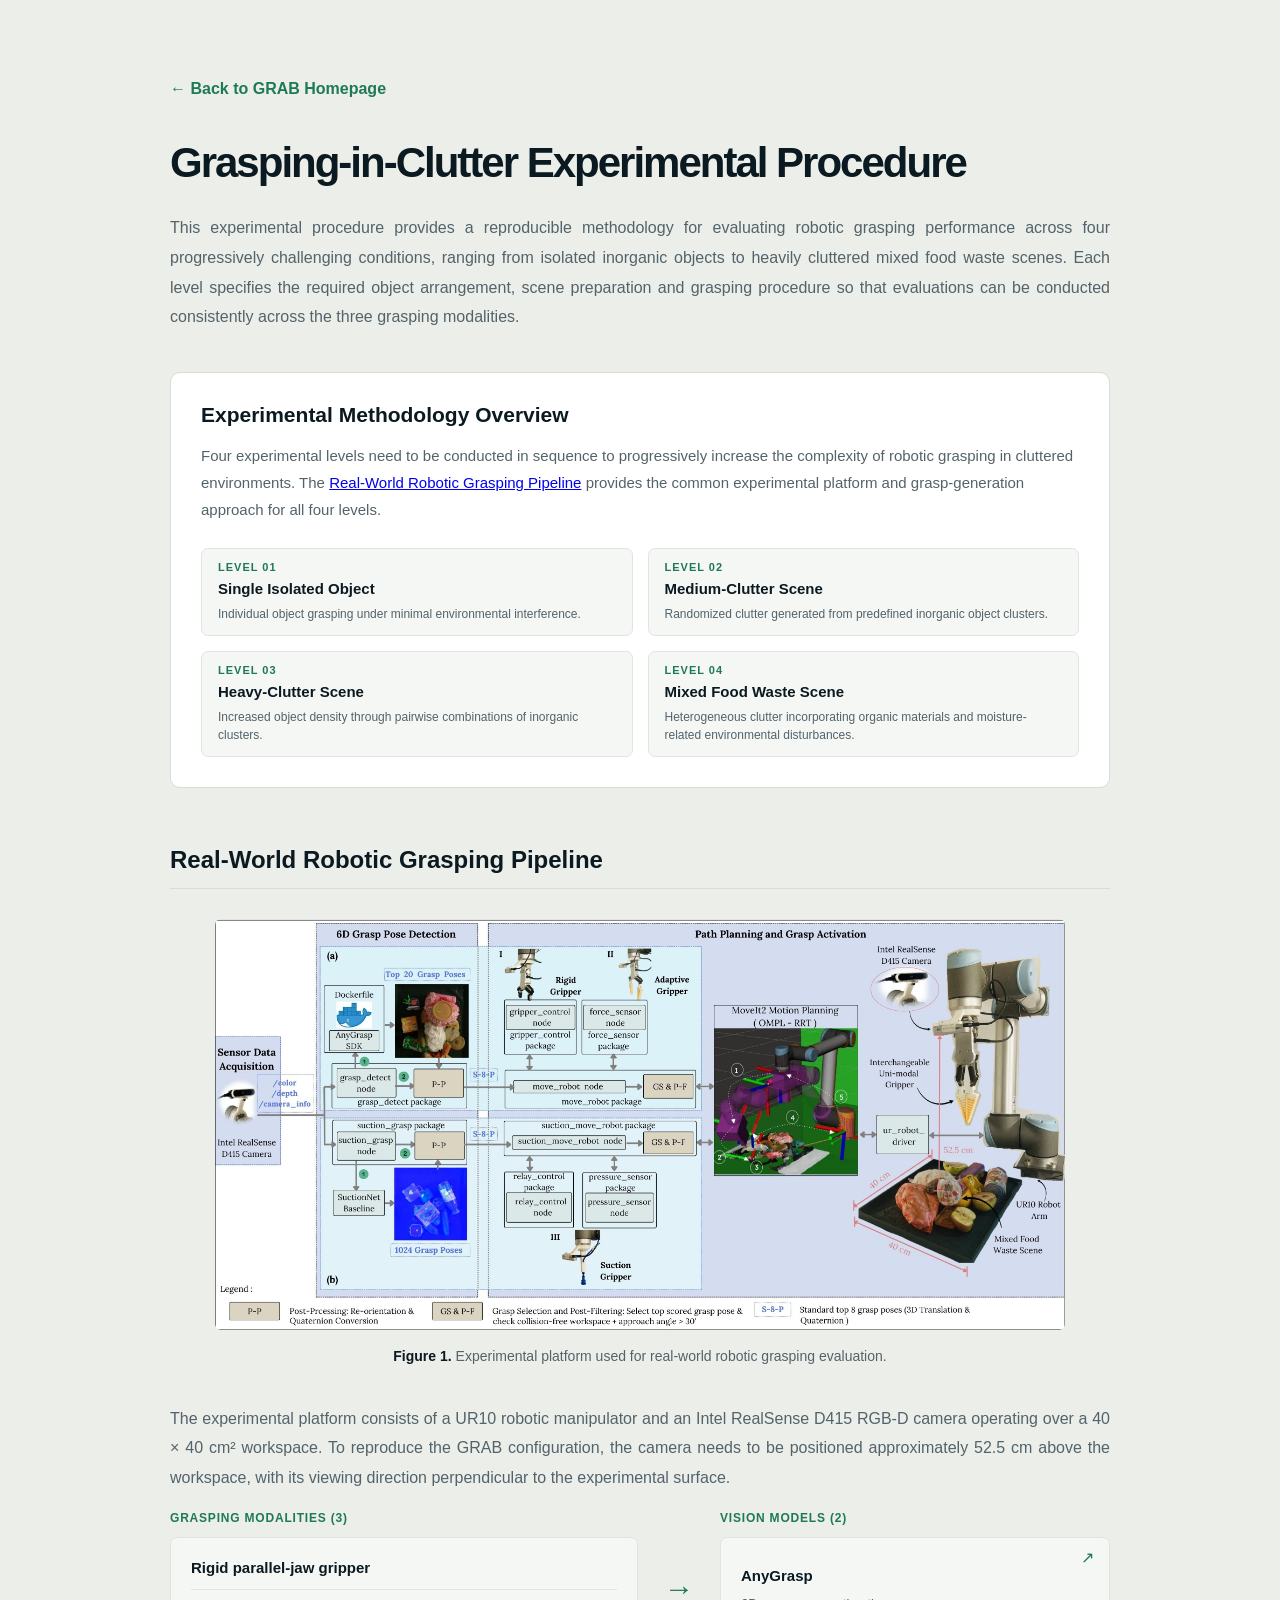
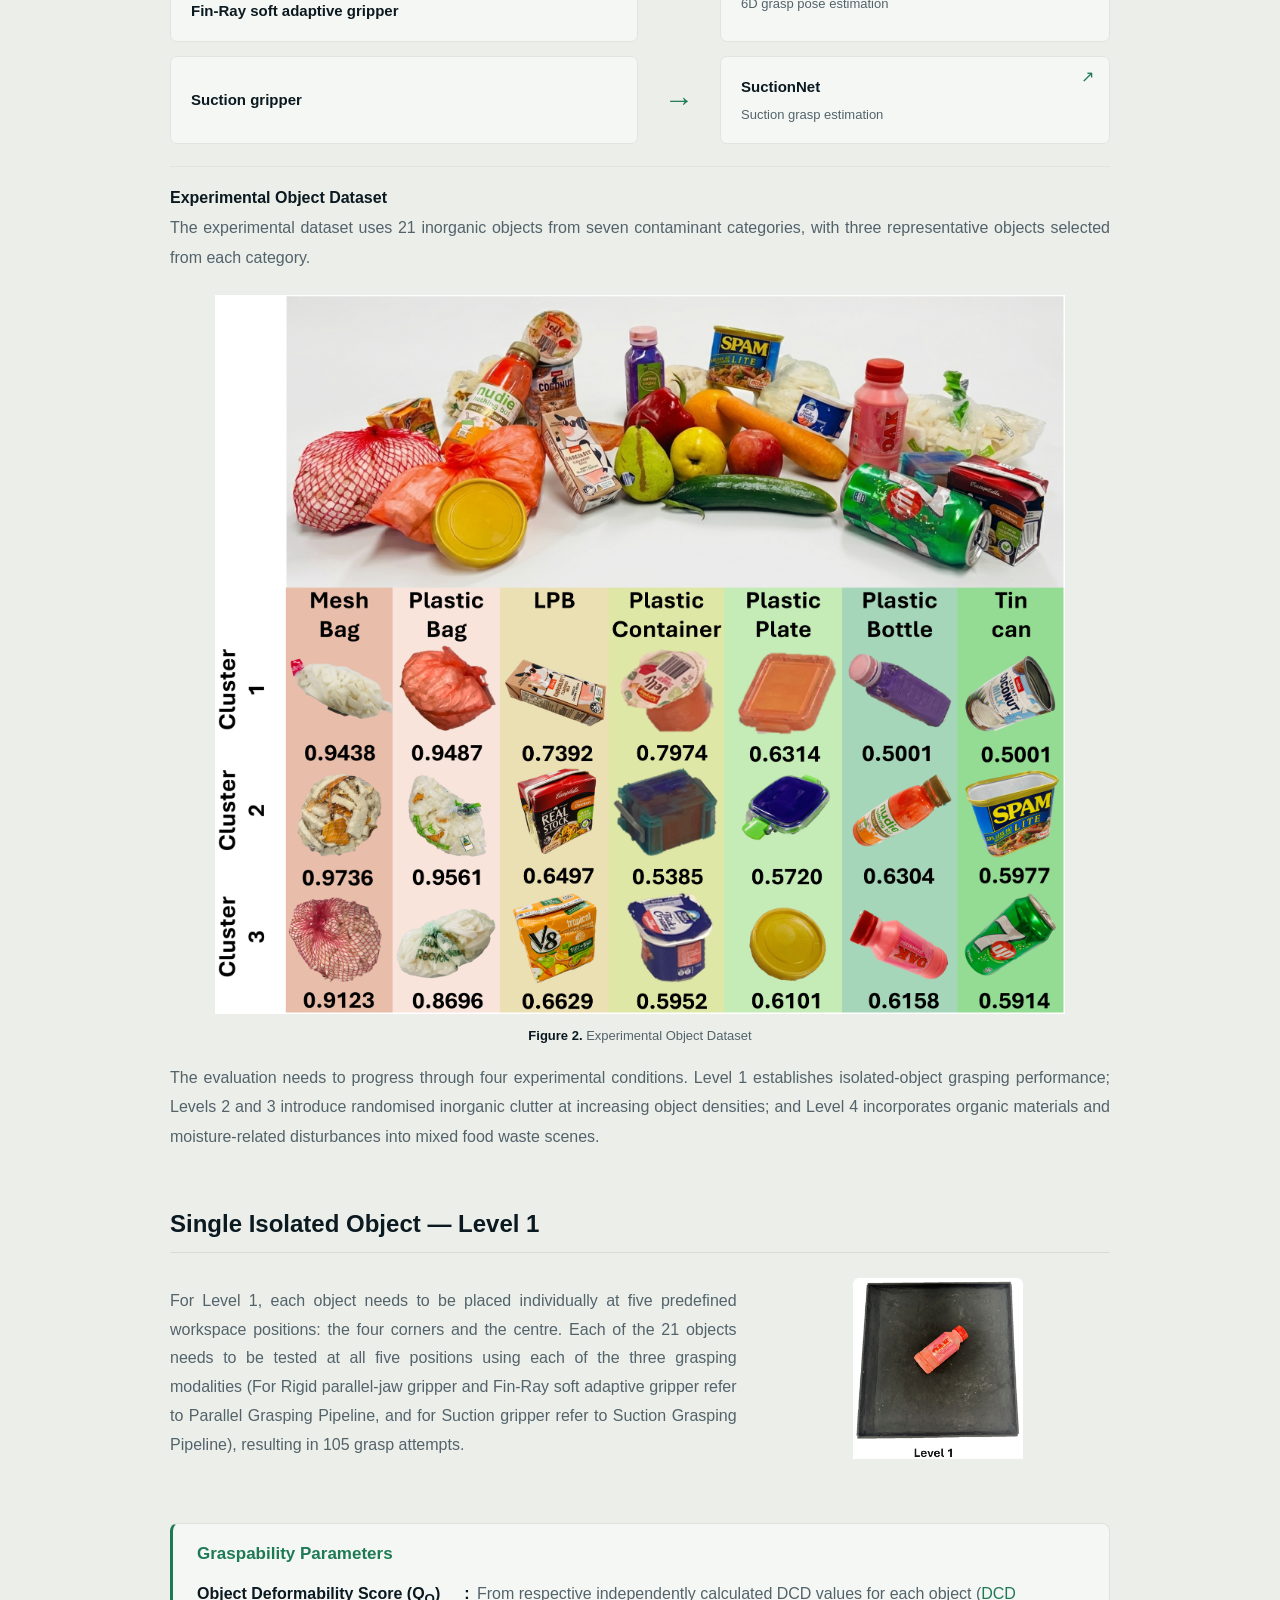
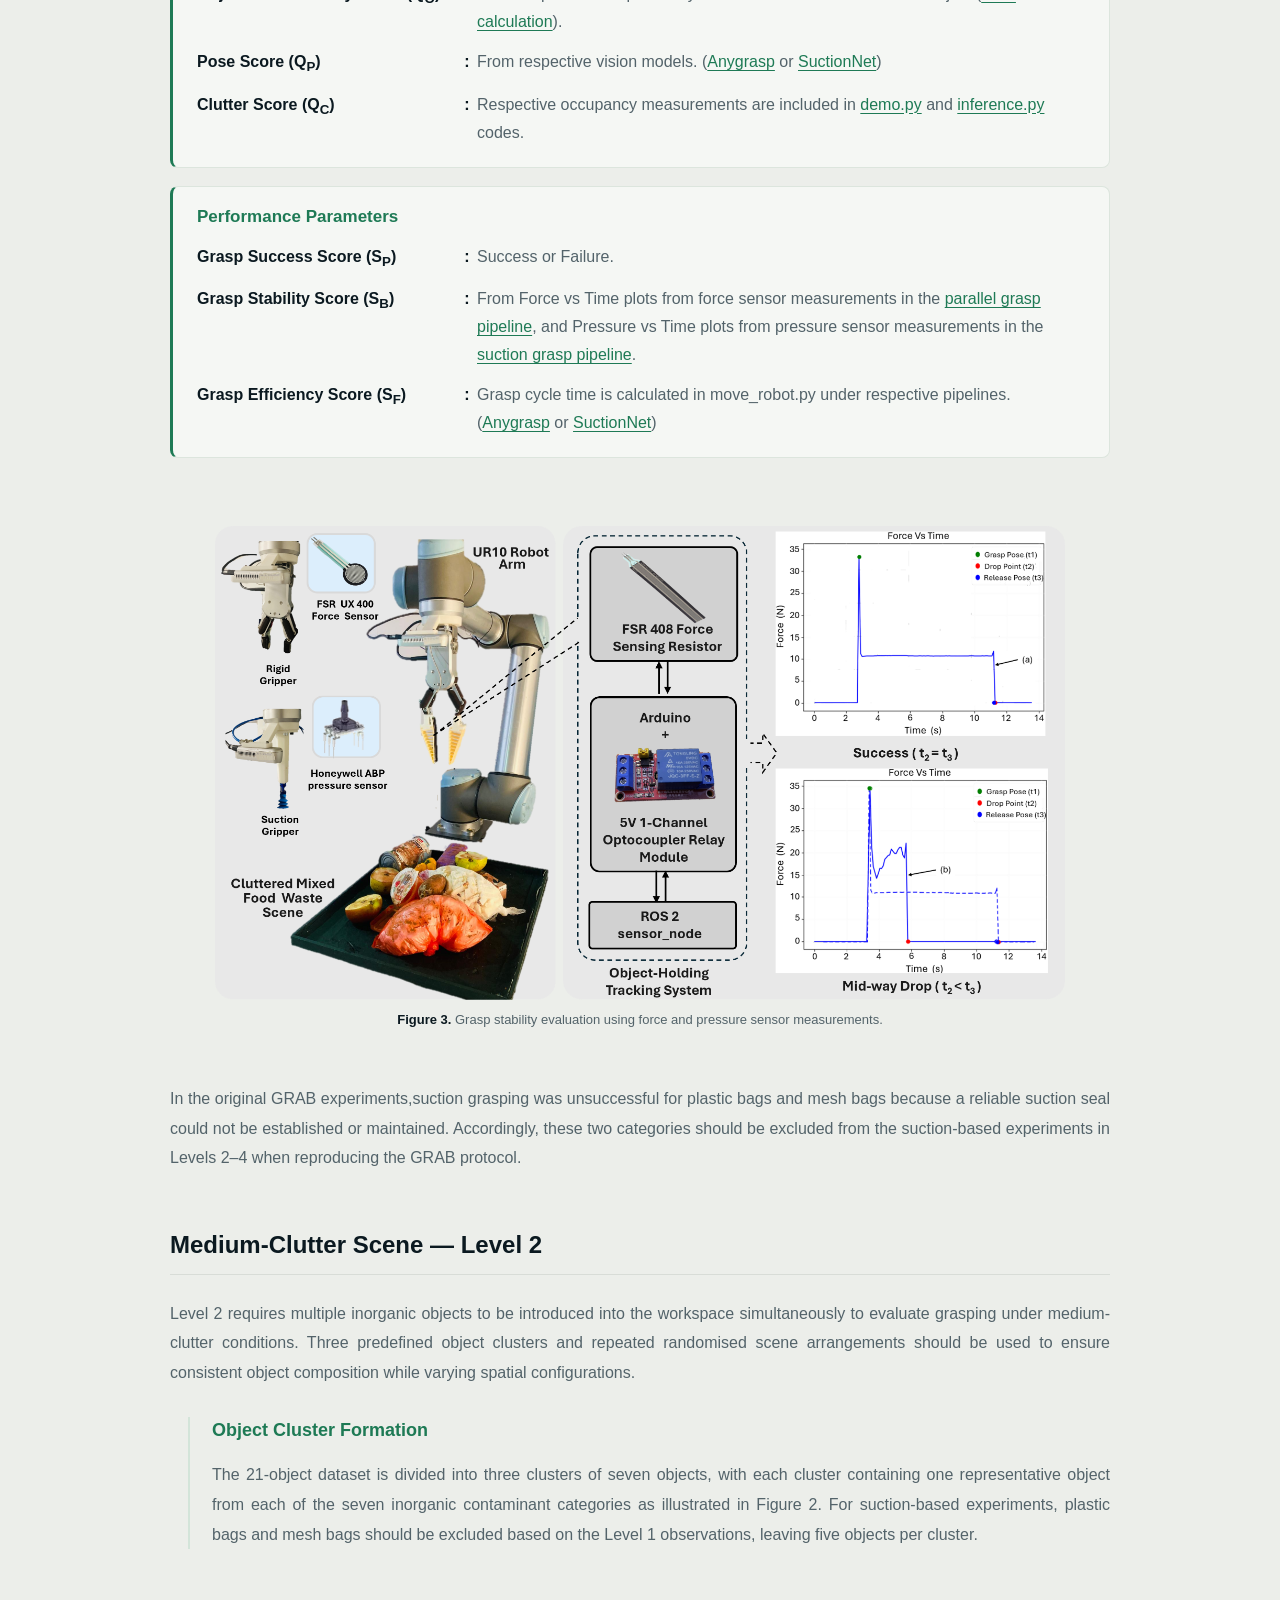
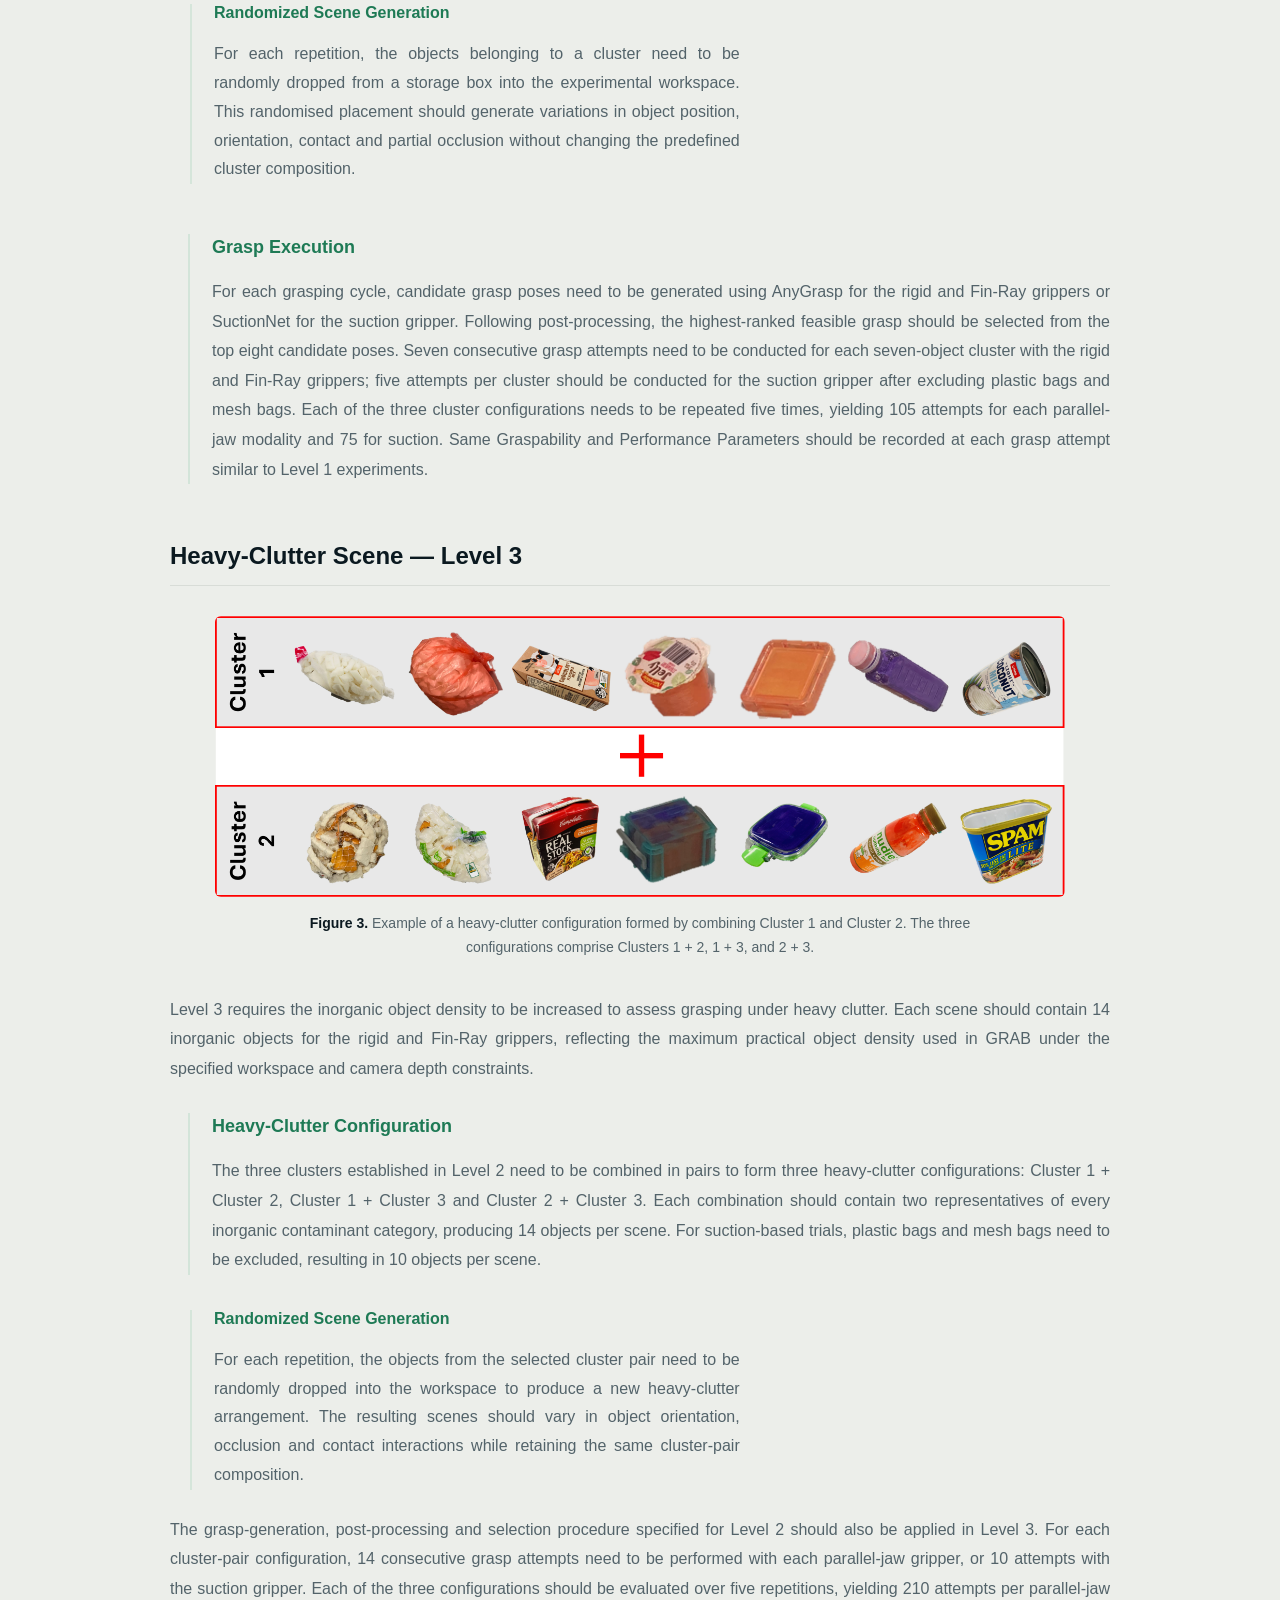
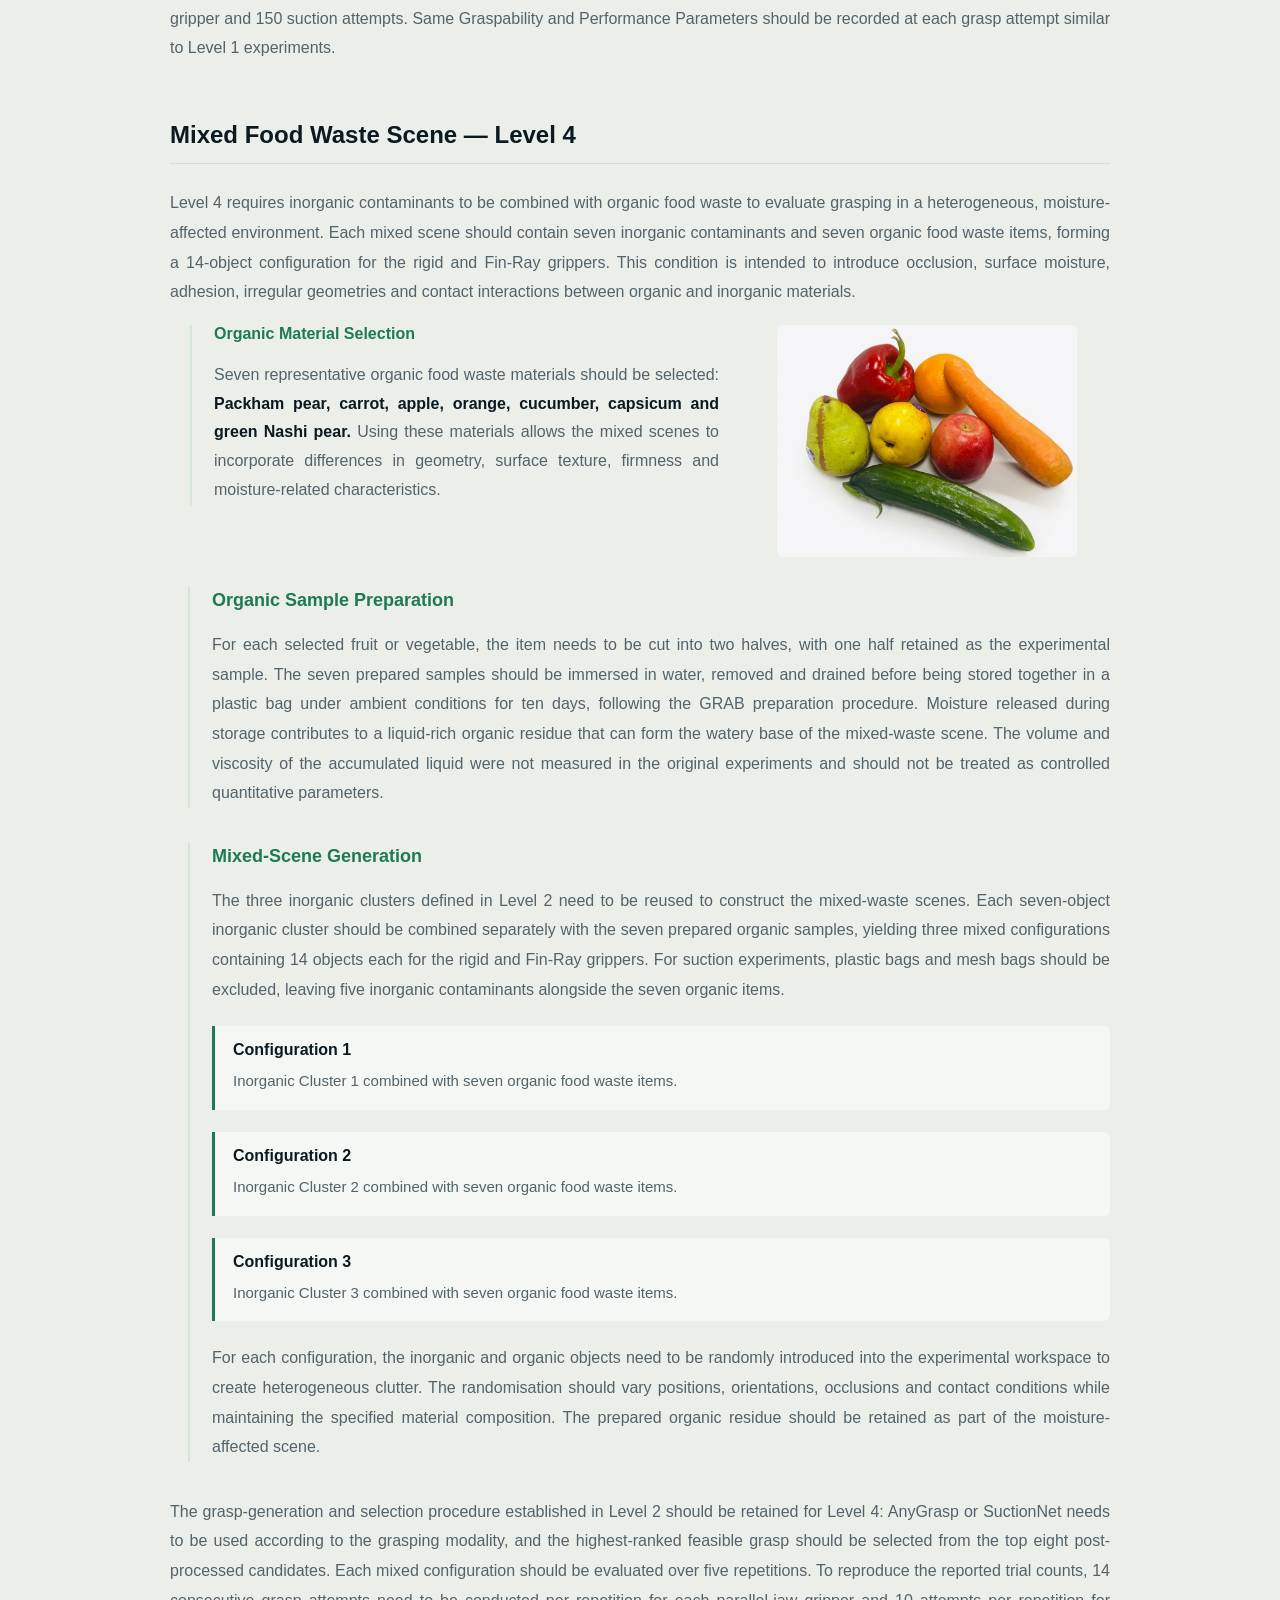
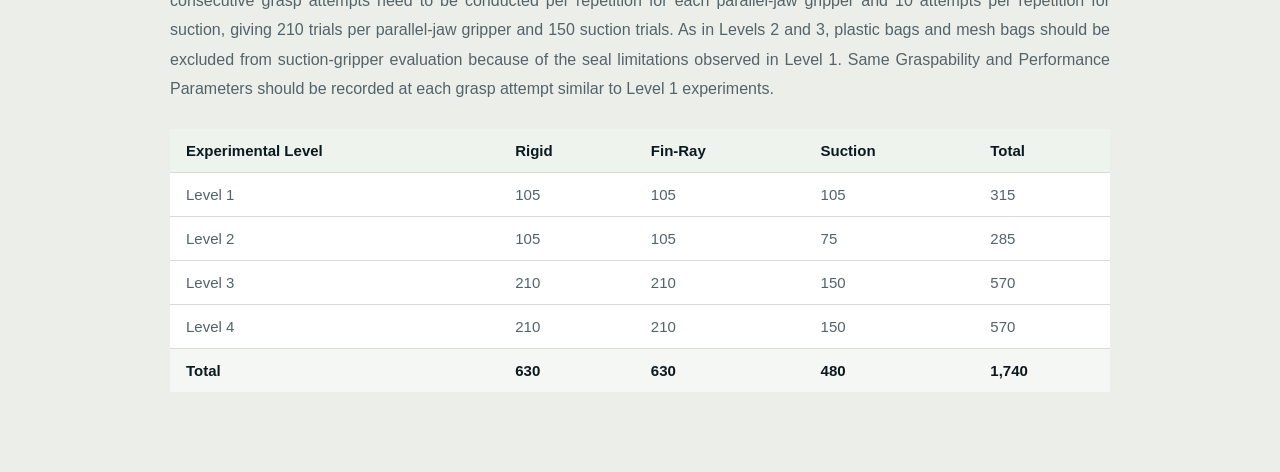
==== commit d17a9841: "Update experimental-protocol.html" ====
--- a/experimental-protocol.html
+++ b/experimental-protocol.html
@@ -1747,15 +1747,16 @@
 
 
 
+
 <!-- Level 3: Randomized Scene Generation -->
 
-<div class="level3-randomized-content">
-
-    
-
-    <div class="level3-randomized-layout">
+<div class="level3-randomized-layout">
+
+    <!-- Left: Heading and Paragraph -->
+    <div class="level3-randomized-content">
+
         <h4>Randomized Scene Generation</h4>
-        <!-- Left: Paragraph -->
+
         <p>
             For each repetition, the objects from the selected cluster
             pair need to be randomly dropped into the workspace to
@@ -1765,20 +1766,21 @@
             composition.
         </p>
 
-        <!-- Right: Level 3 video -->
-        <div class="level3-randomized-video">
-            <video autoplay muted loop playsinline preload="metadata">
-                <source
-                    src="assets/images/Level%203.mp4"
-                    type="video/mp4"
-                >
-                Your browser does not support the video tag.
-            </video>
-        </div>
-
     </div>
 
+    <!-- Right: Level 3 Video -->
+    <div class="level3-randomized-video">
+        <video autoplay muted loop playsinline preload="metadata">
+            <source
+                src="assets/images/Level%203.mp4"
+                type="video/mp4"
+            >
+            Your browser does not support the video tag.
+        </video>
+    </div>
+
 </div>
+
 
 
             <p>
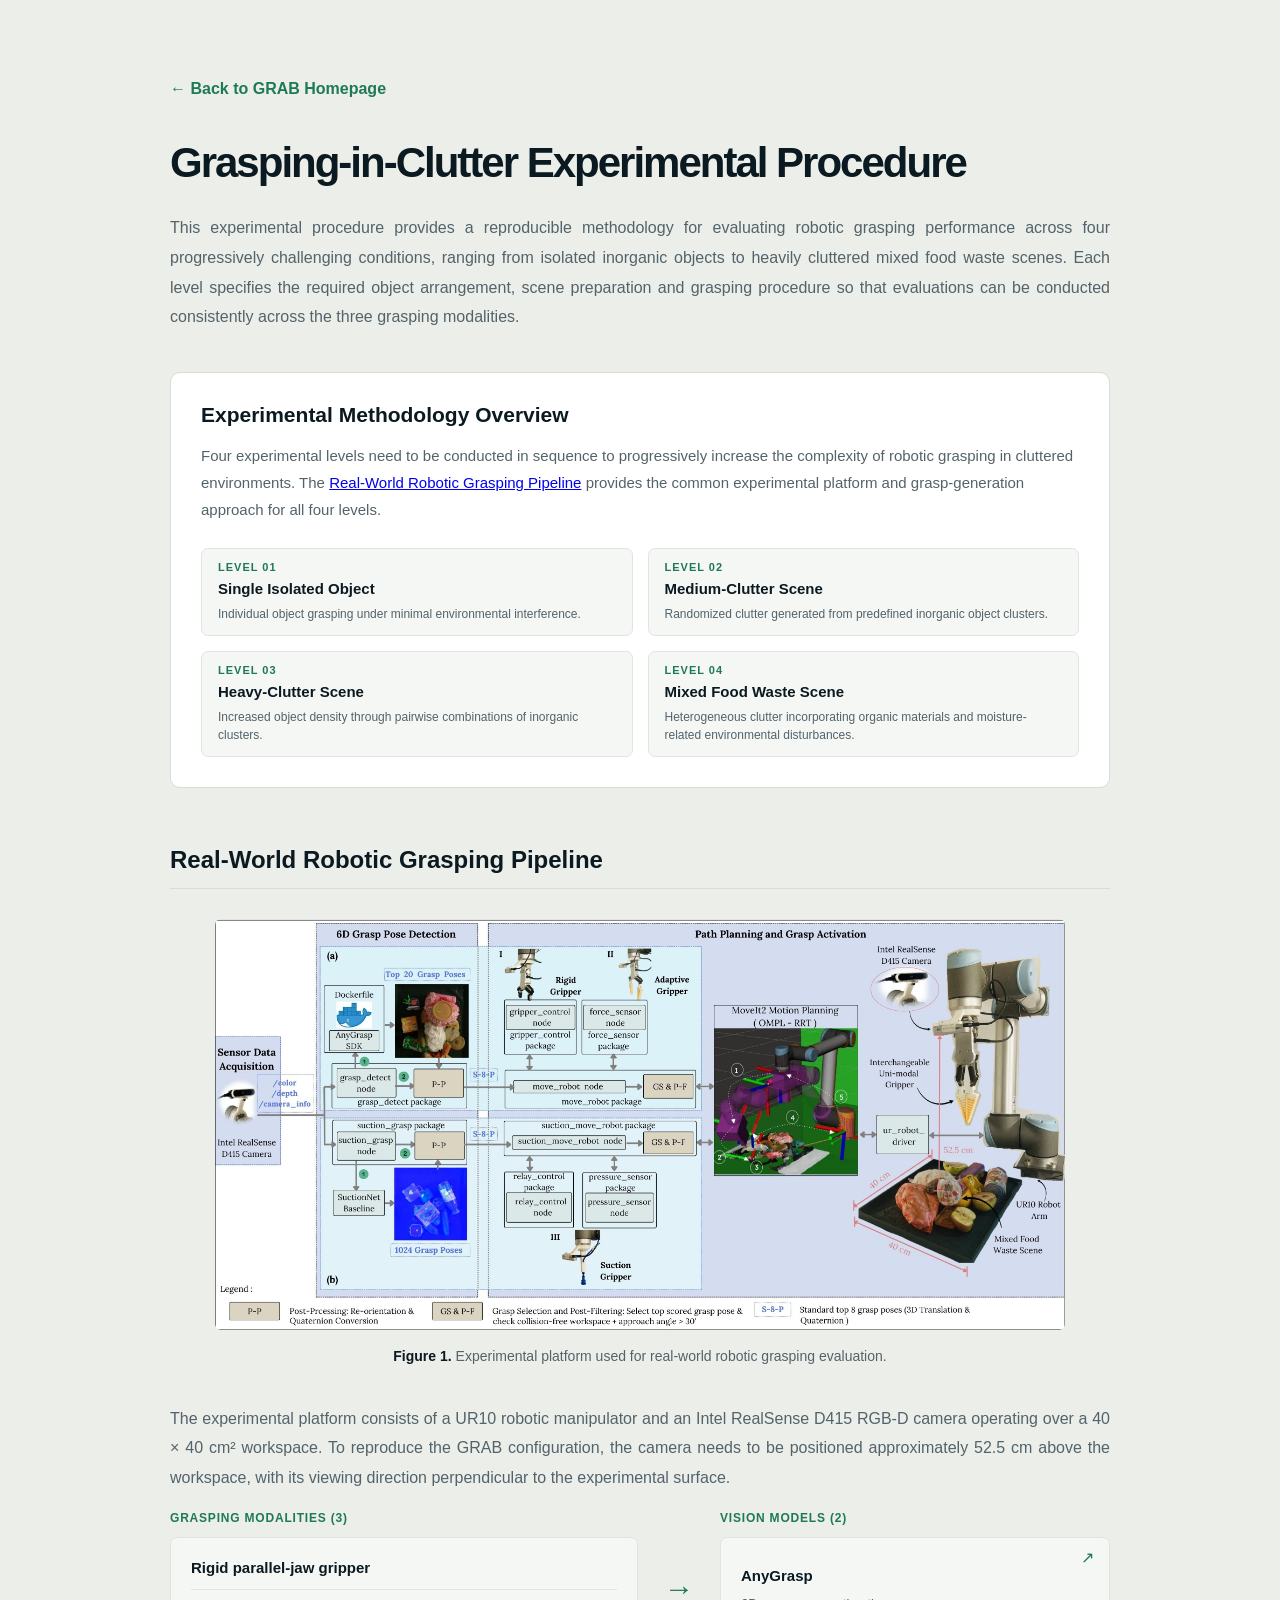
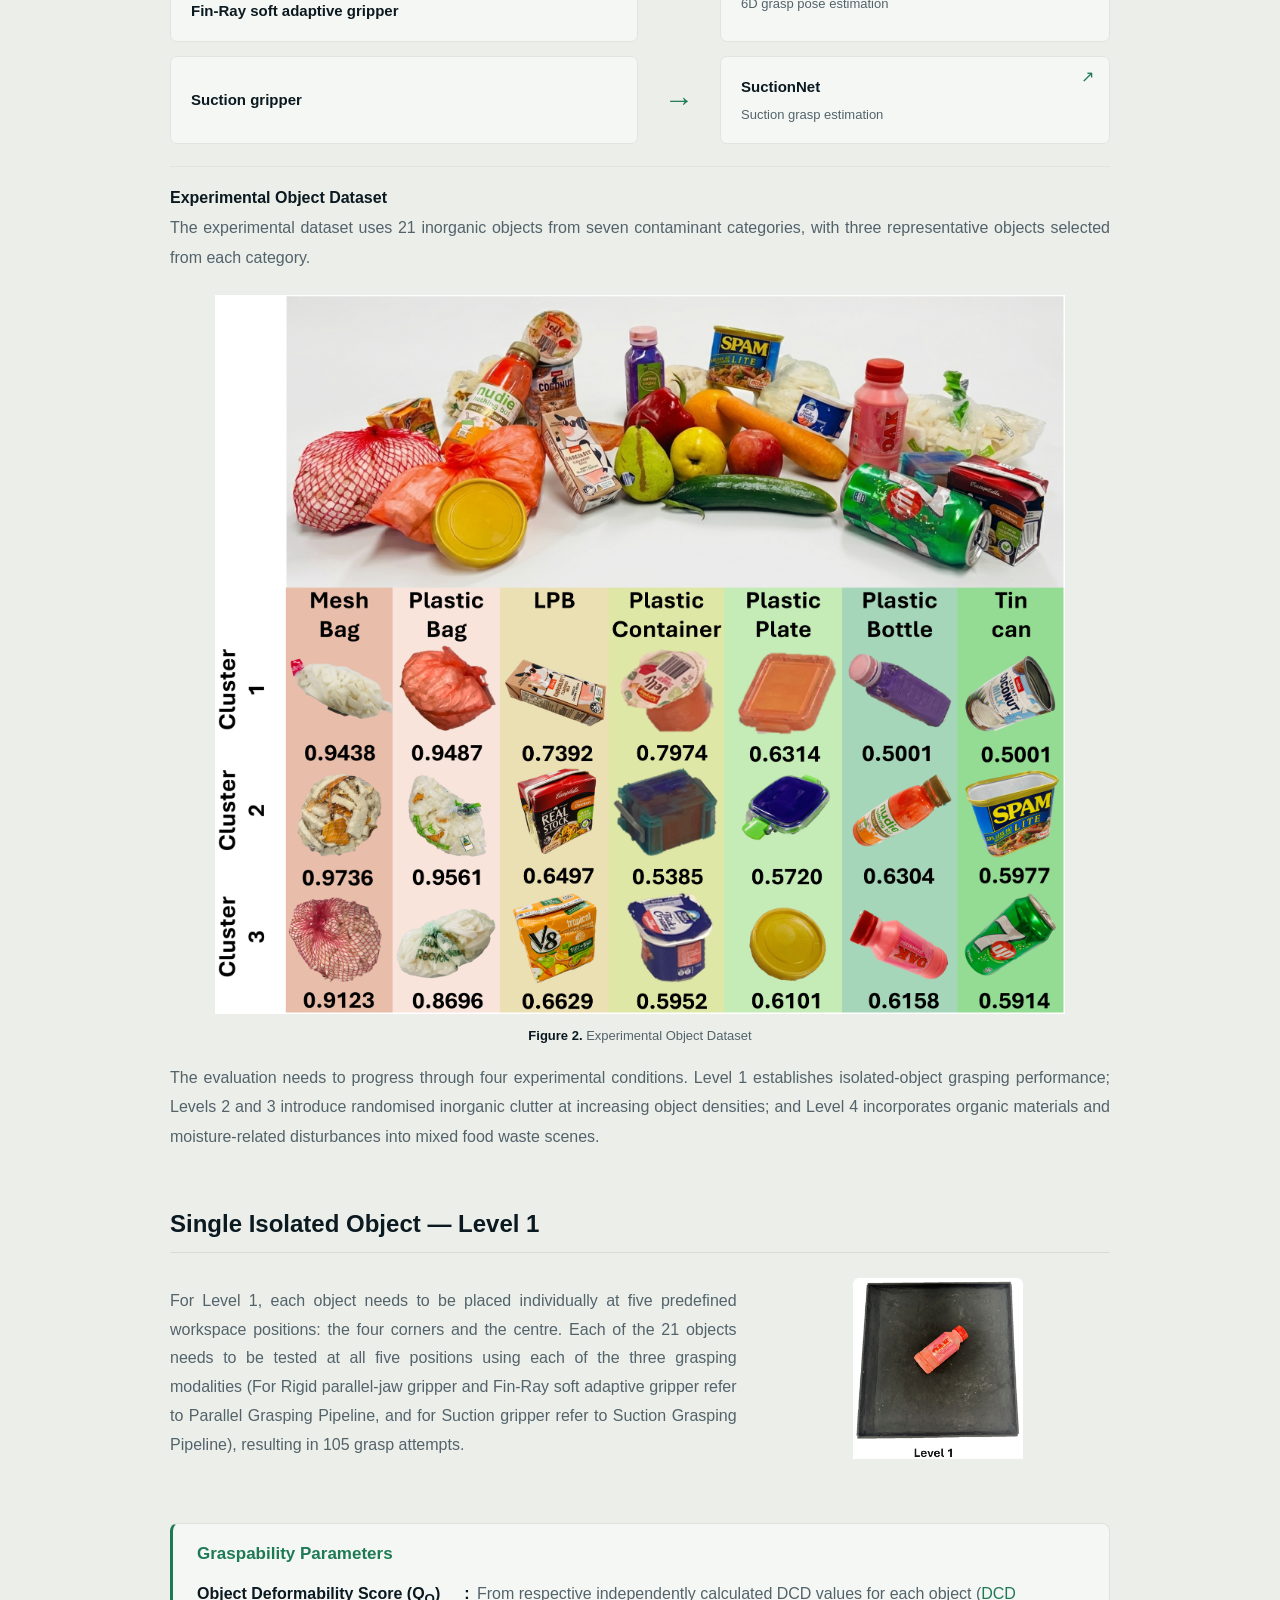
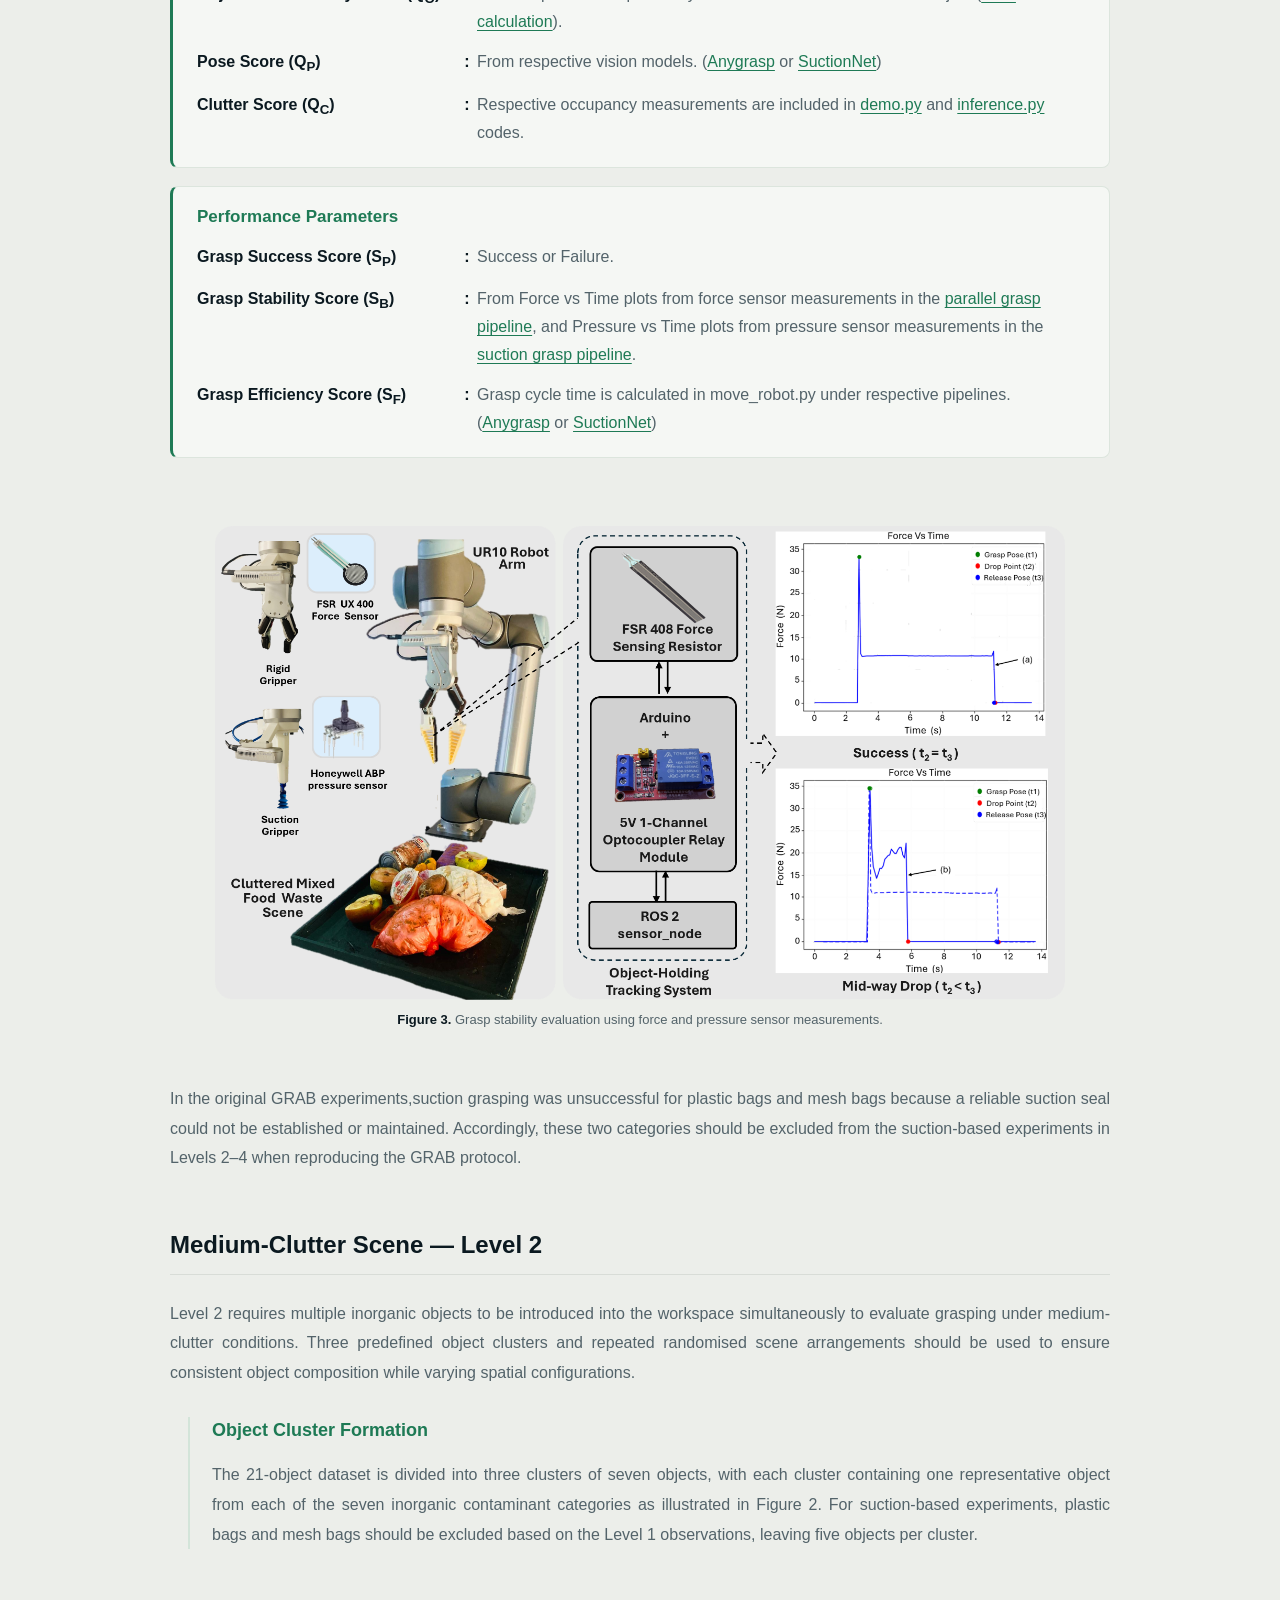
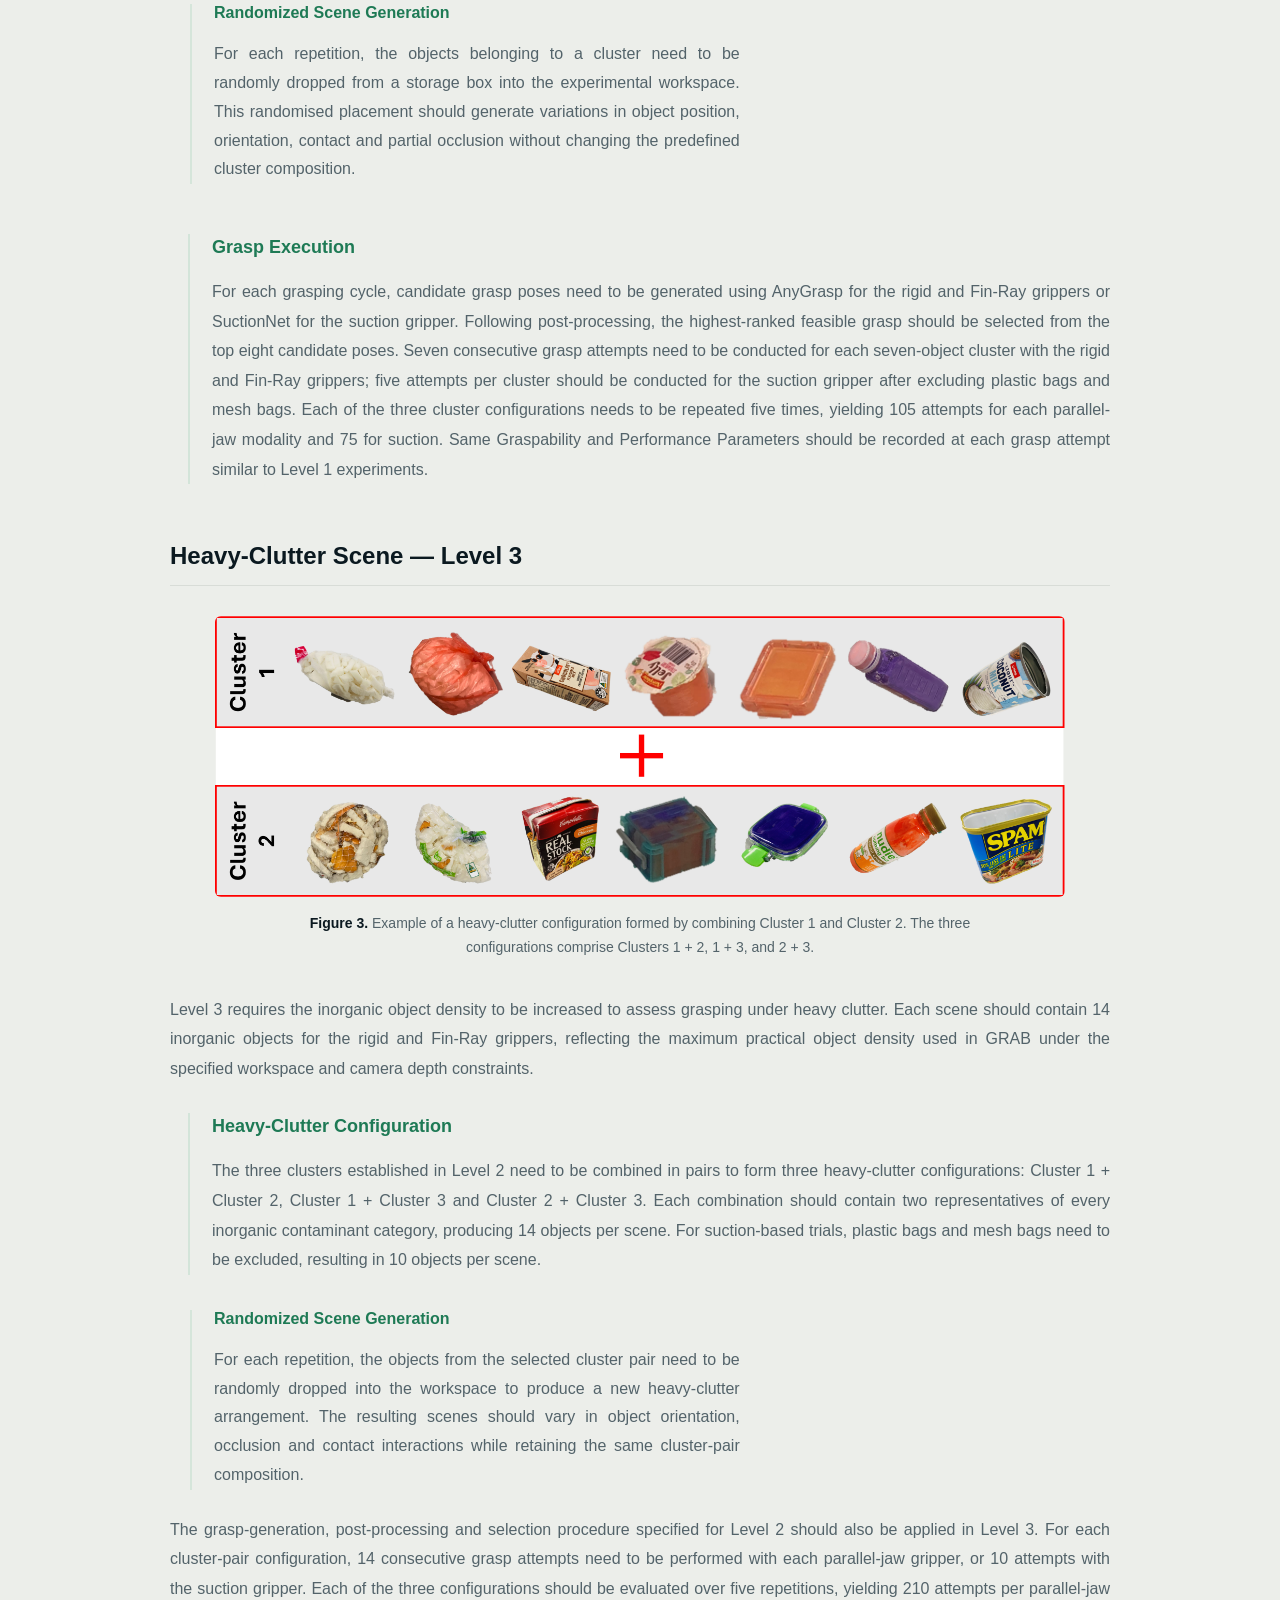
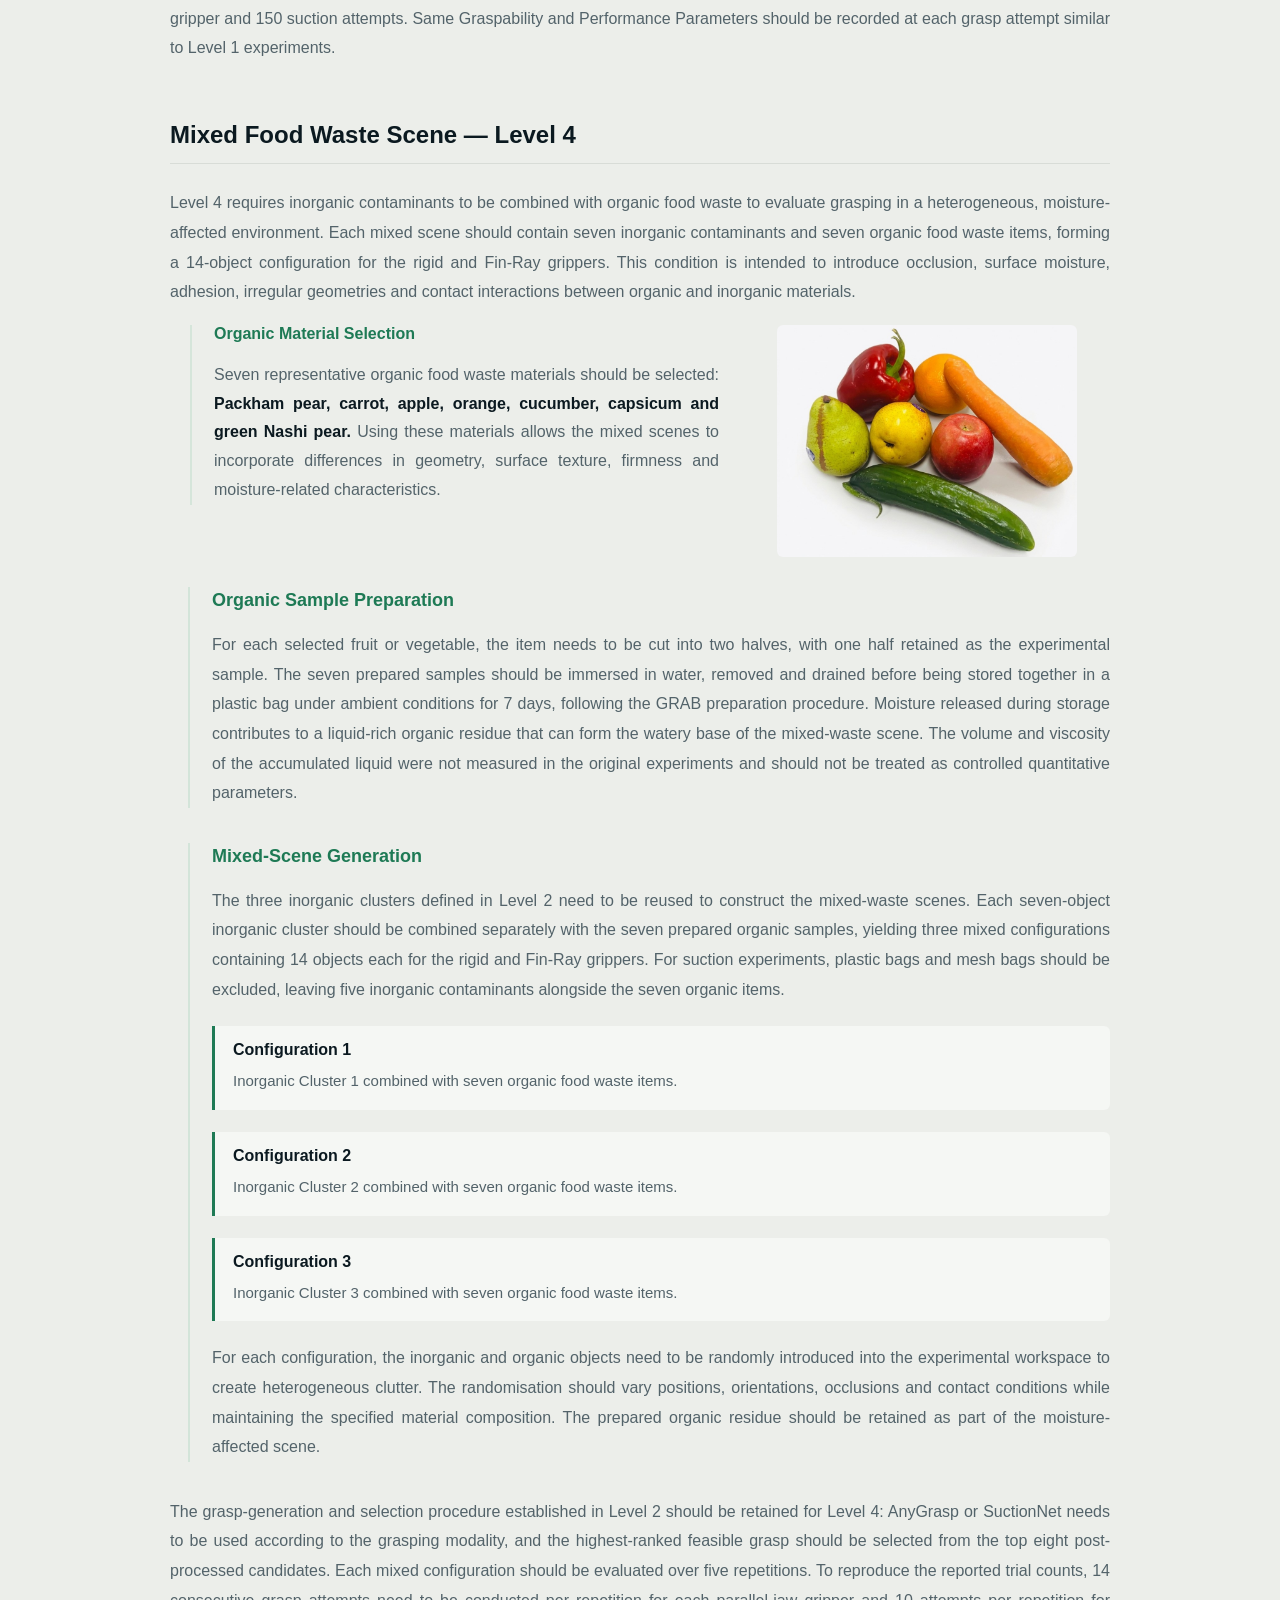
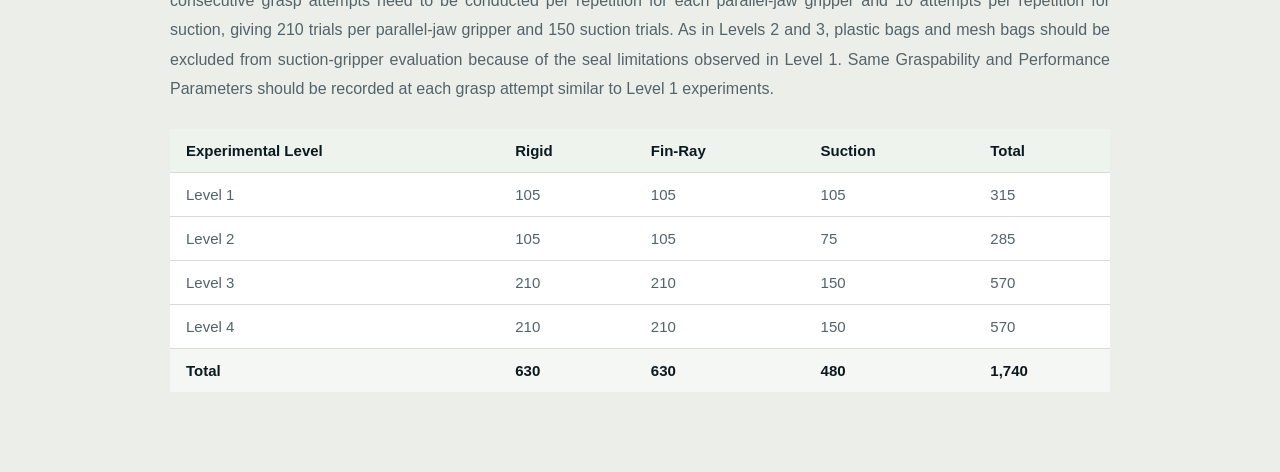
==== commit 7f8caa09: "Update experimental-protocol.html" ====
--- a/experimental-protocol.html
+++ b/experimental-protocol.html
@@ -1850,7 +1850,7 @@
             <p>
             For each selected fruit or vegetable, the item needs to be cut into two halves, with one half retained as the experimental sample.
             The seven prepared samples should be immersed in water, removed and drained before being stored together in a plastic bag under ambient 
-            conditions for ten days, following the GRAB preparation procedure. Moisture released during storage contributes to a liquid-rich organic residue 
+            conditions for 7 days, following the GRAB preparation procedure. Moisture released during storage contributes to a liquid-rich organic residue 
                 that can form the watery base of the mixed-waste scene. The volume and viscosity of the accumulated liquid were not measured in the original 
                 experiments and should not be treated as controlled quantitative parameters.
         </p>
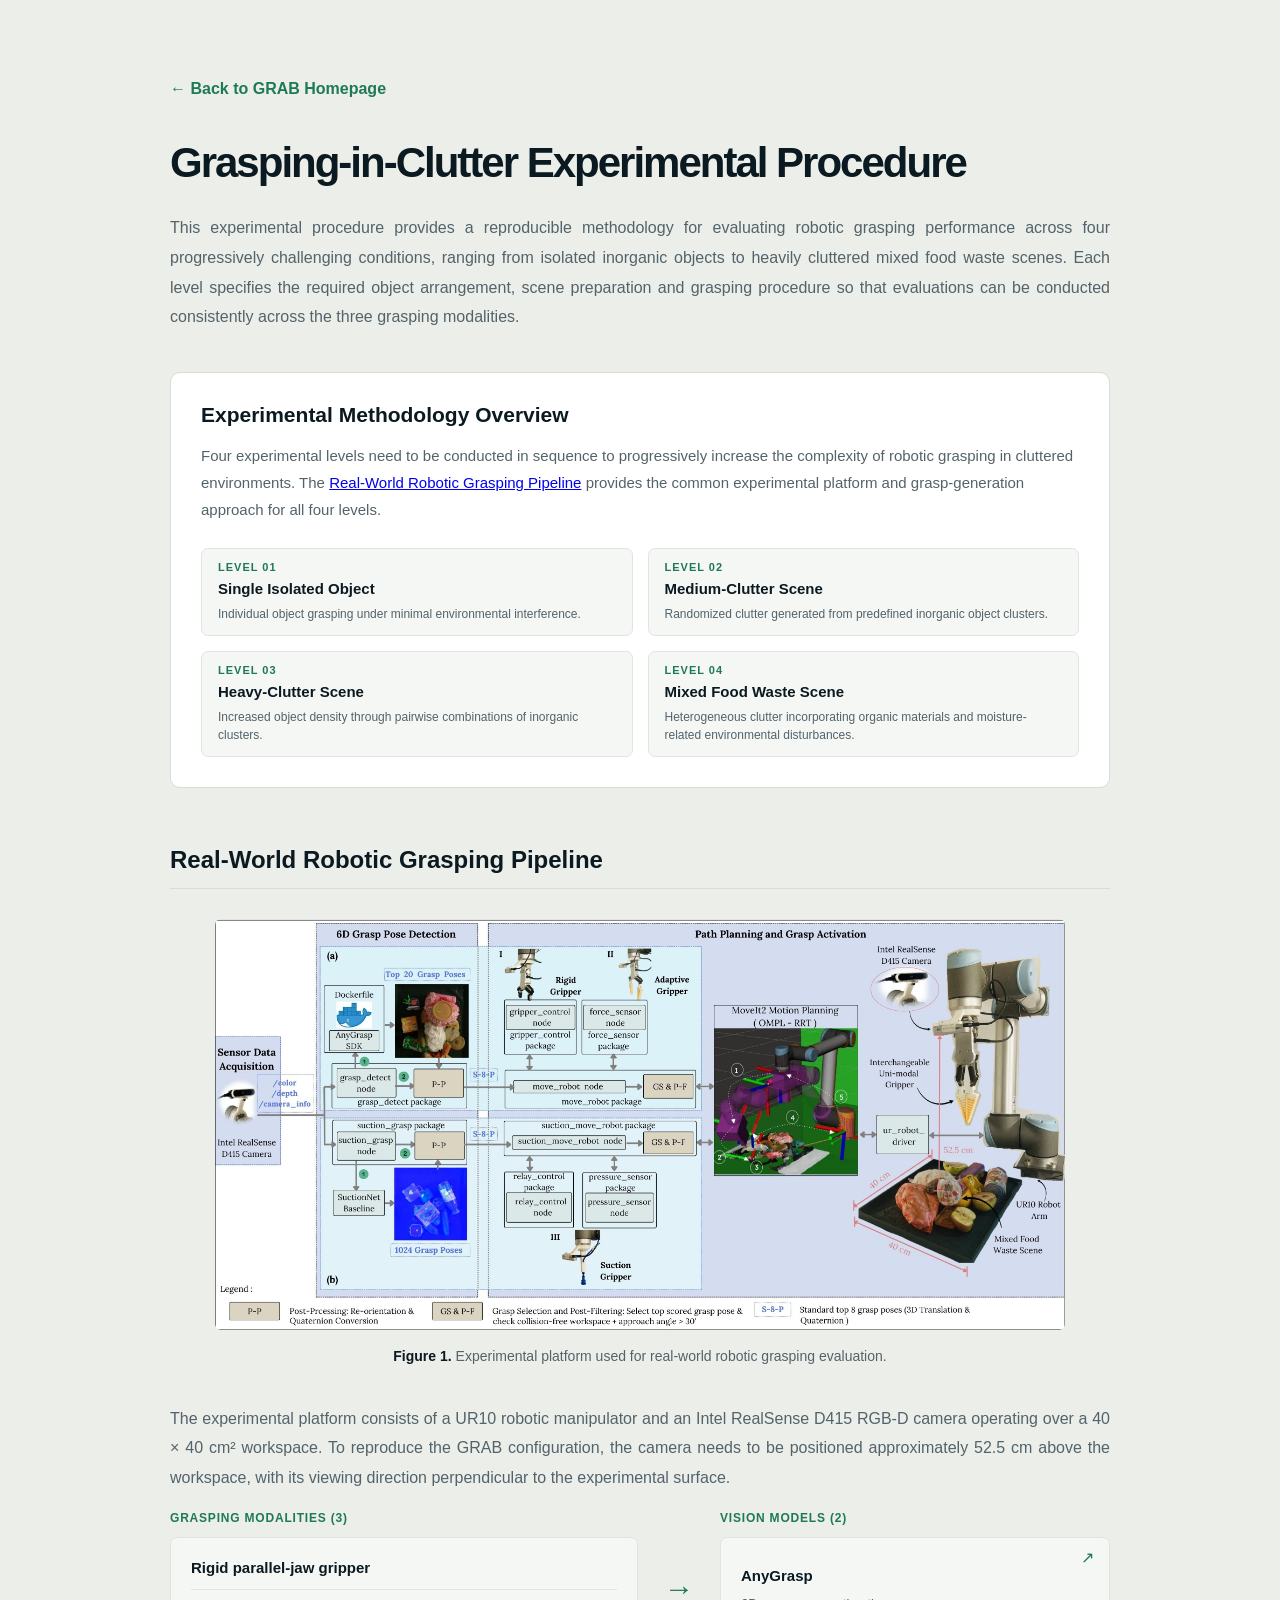
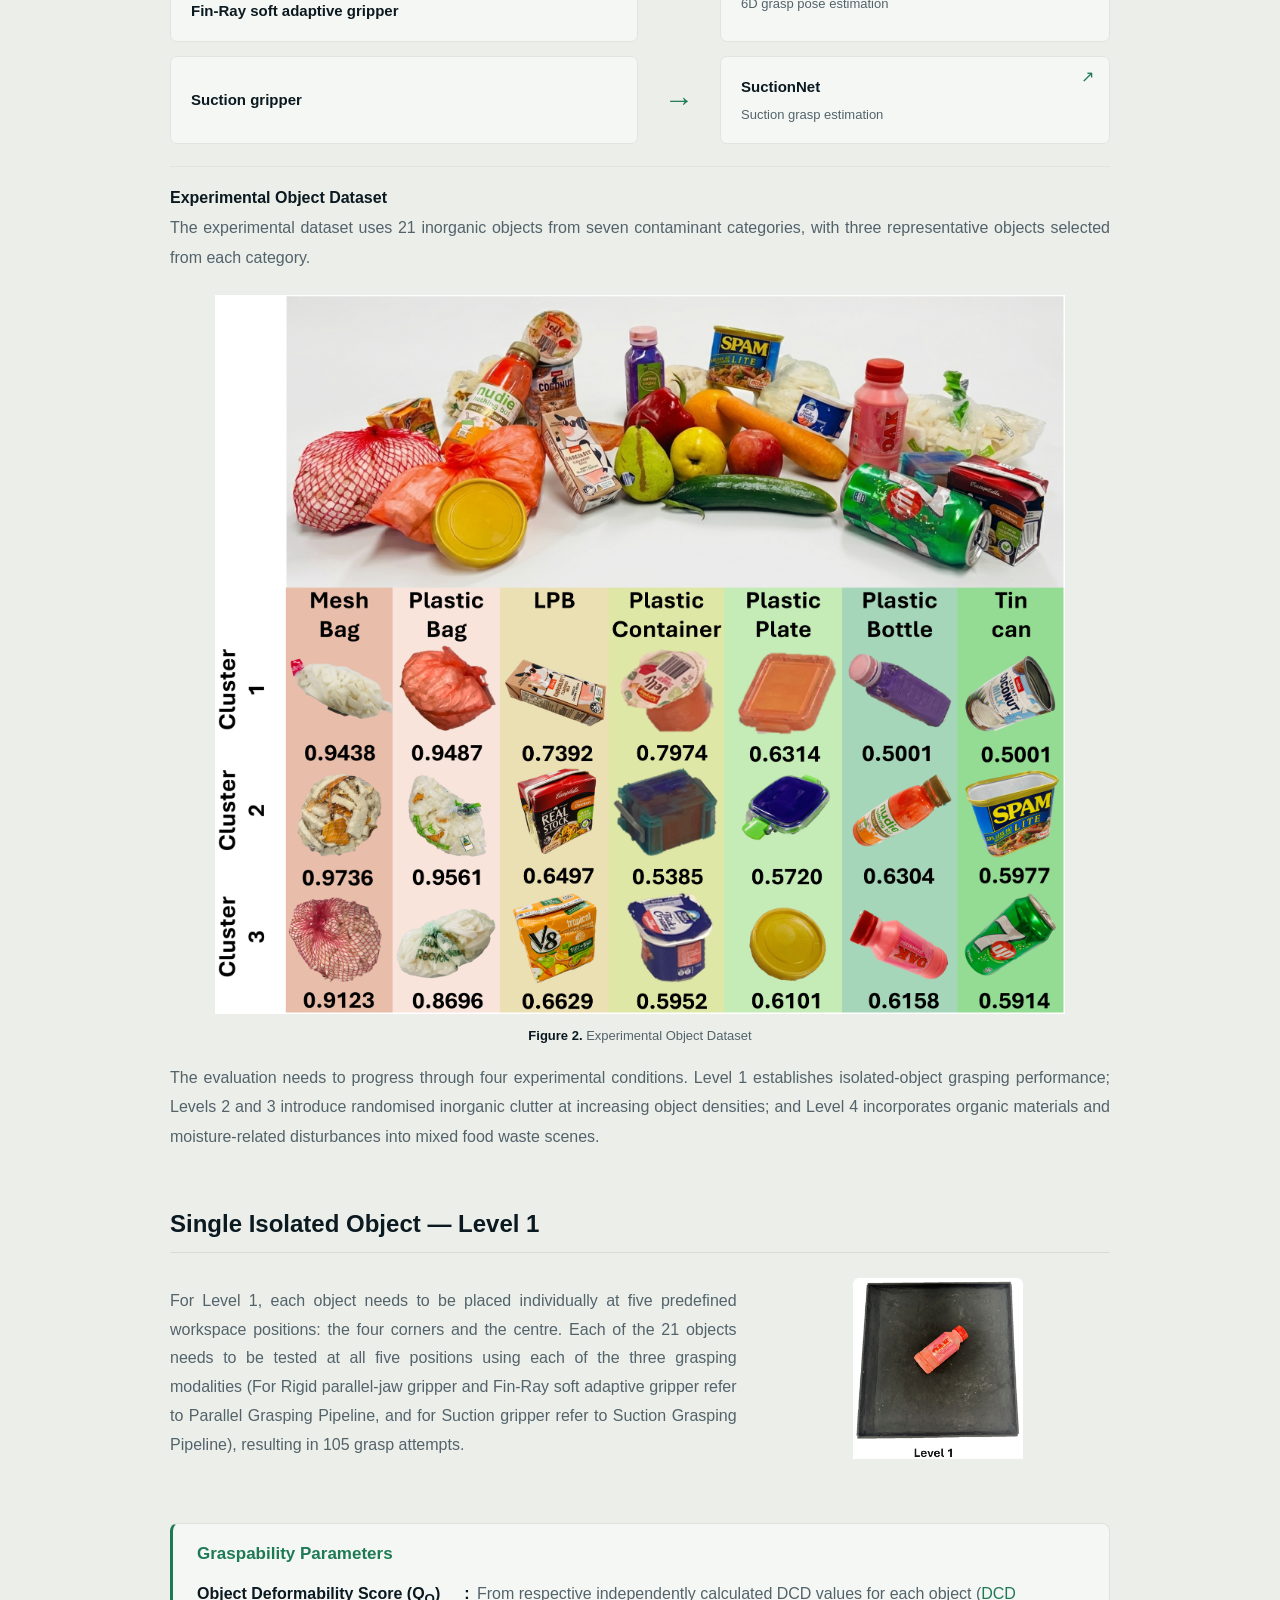
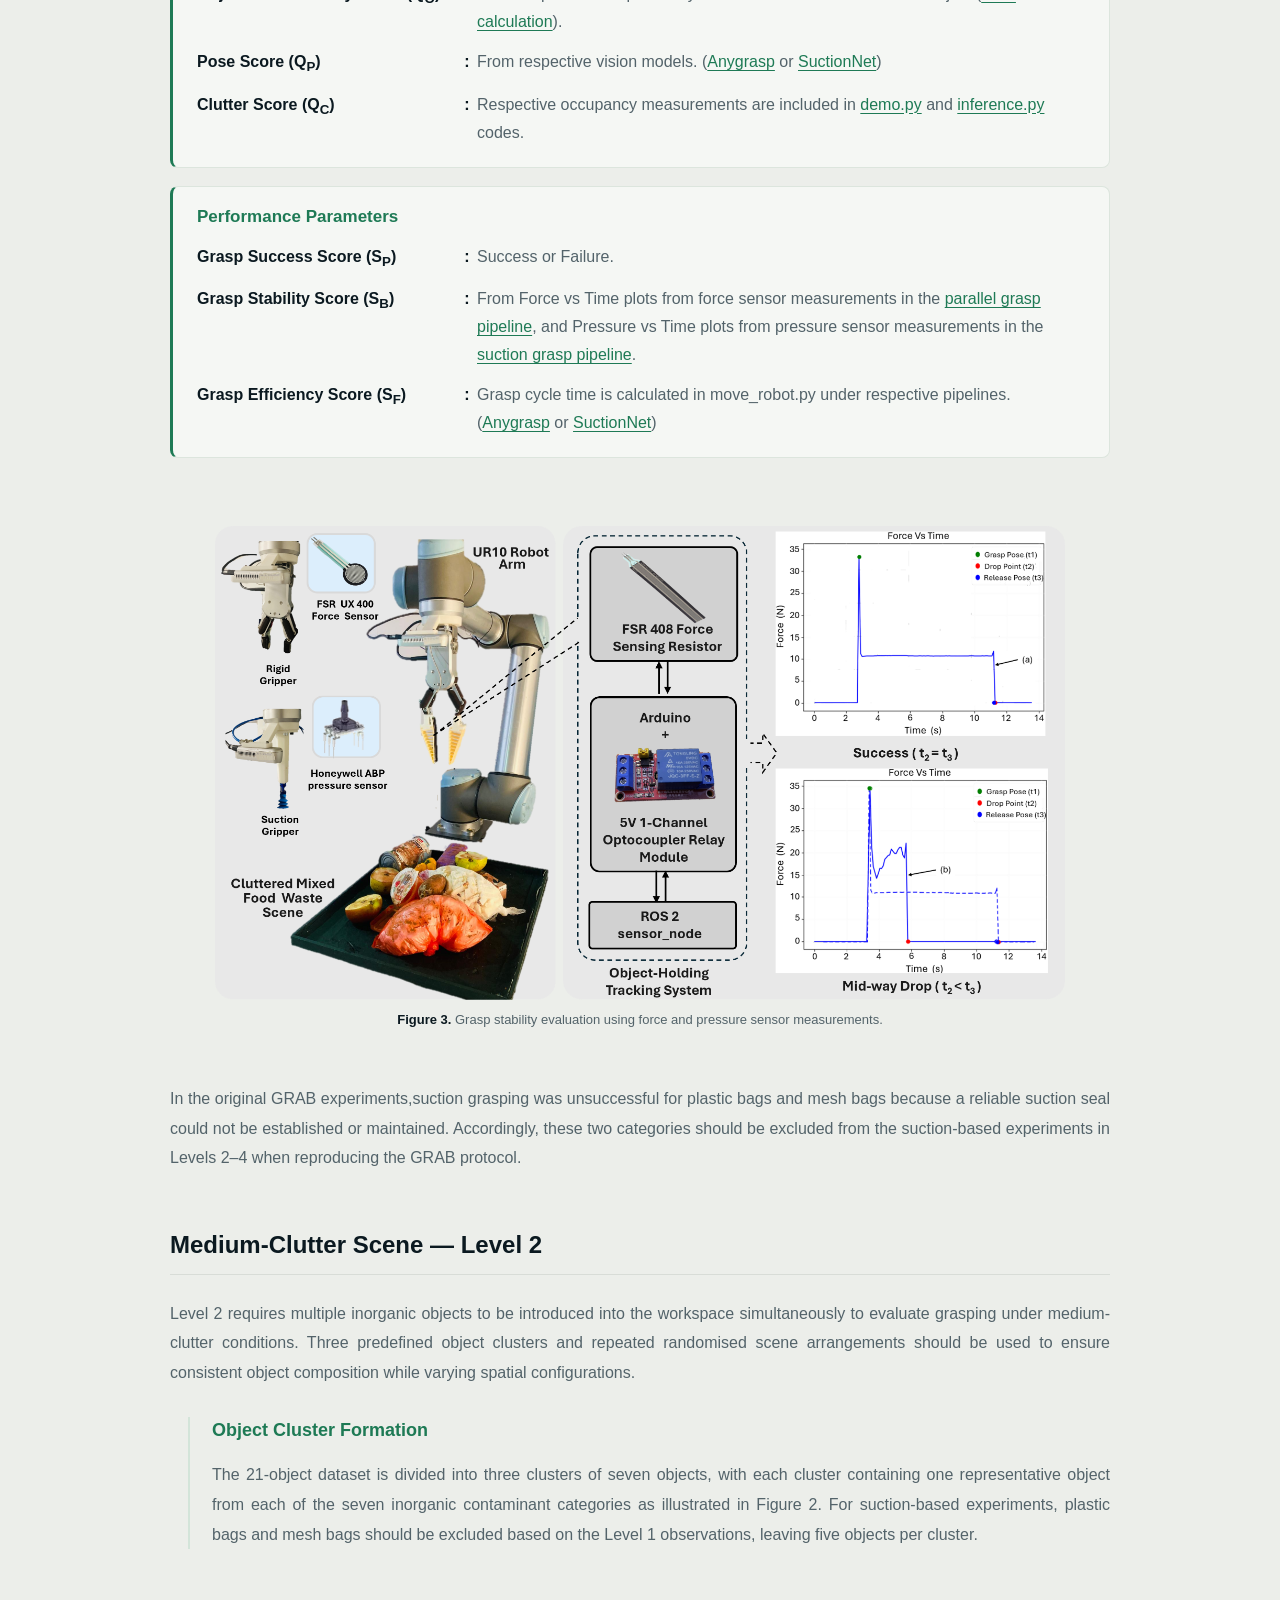
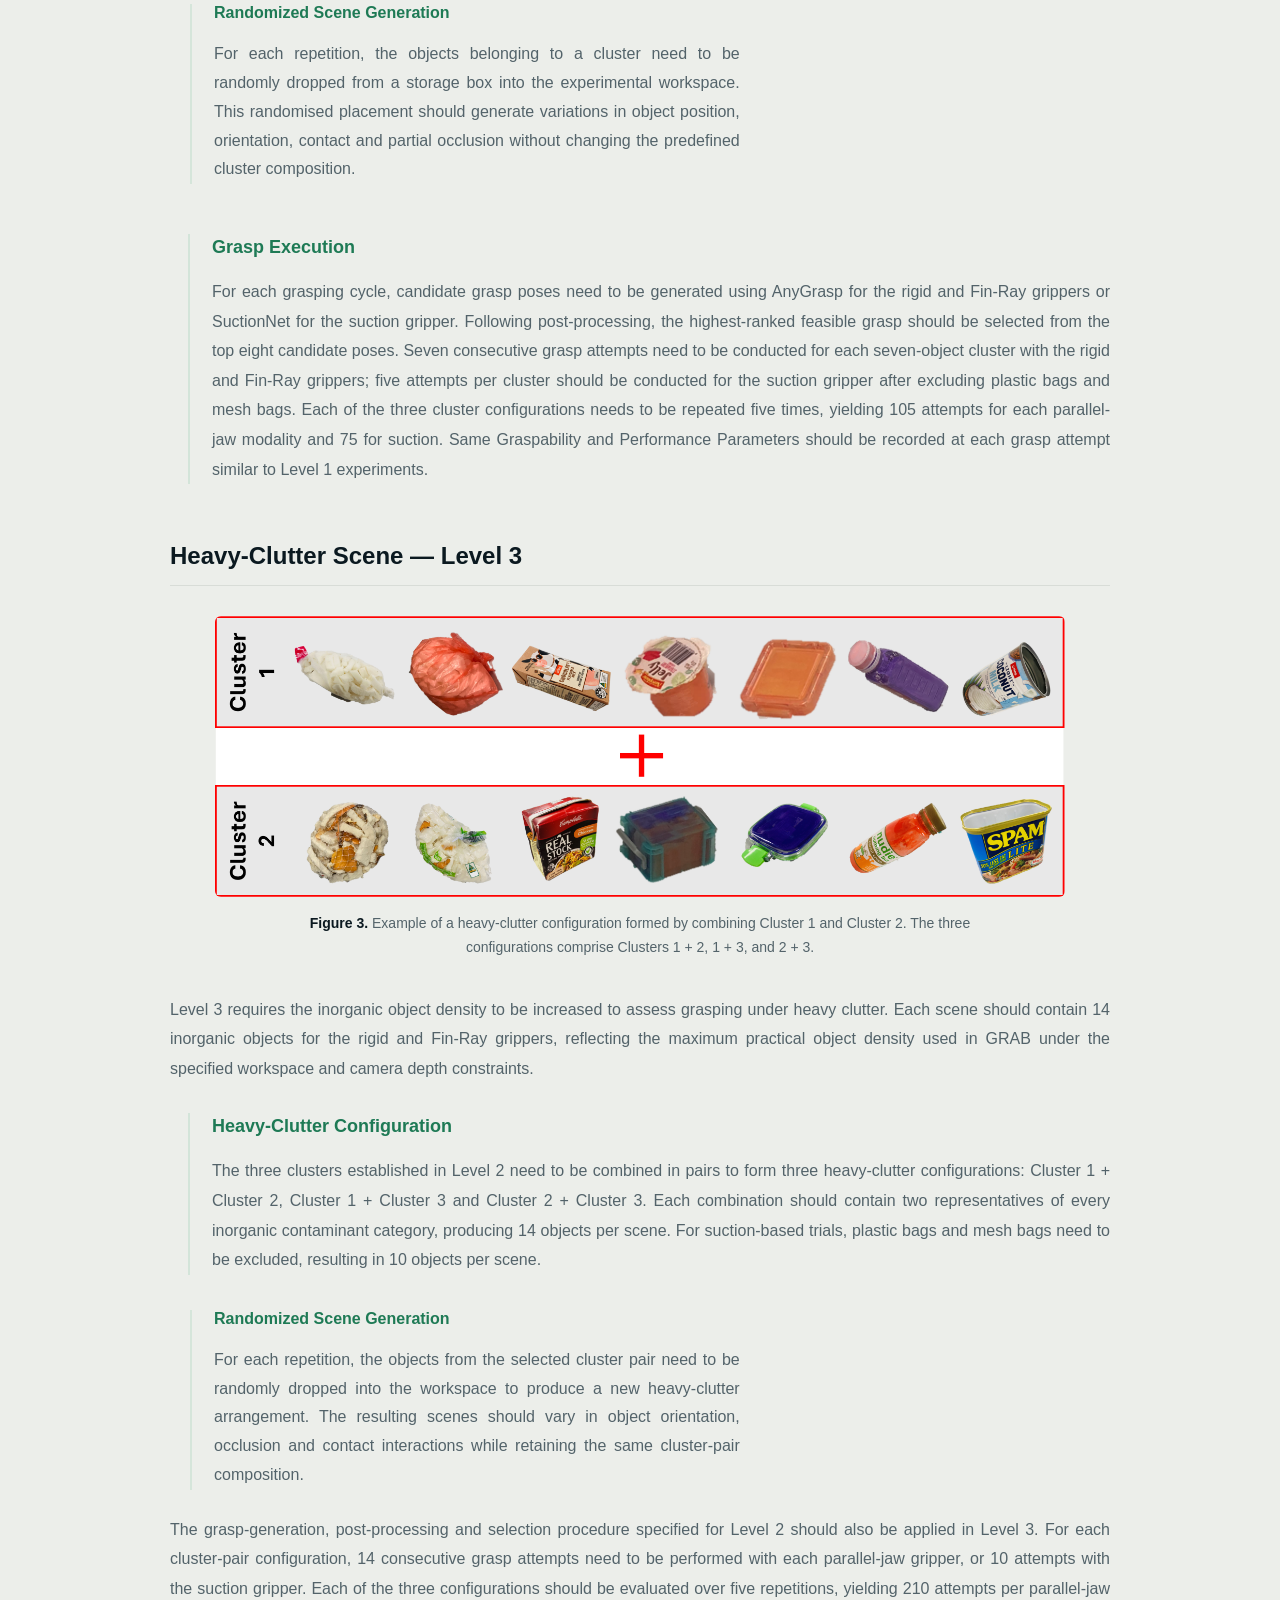
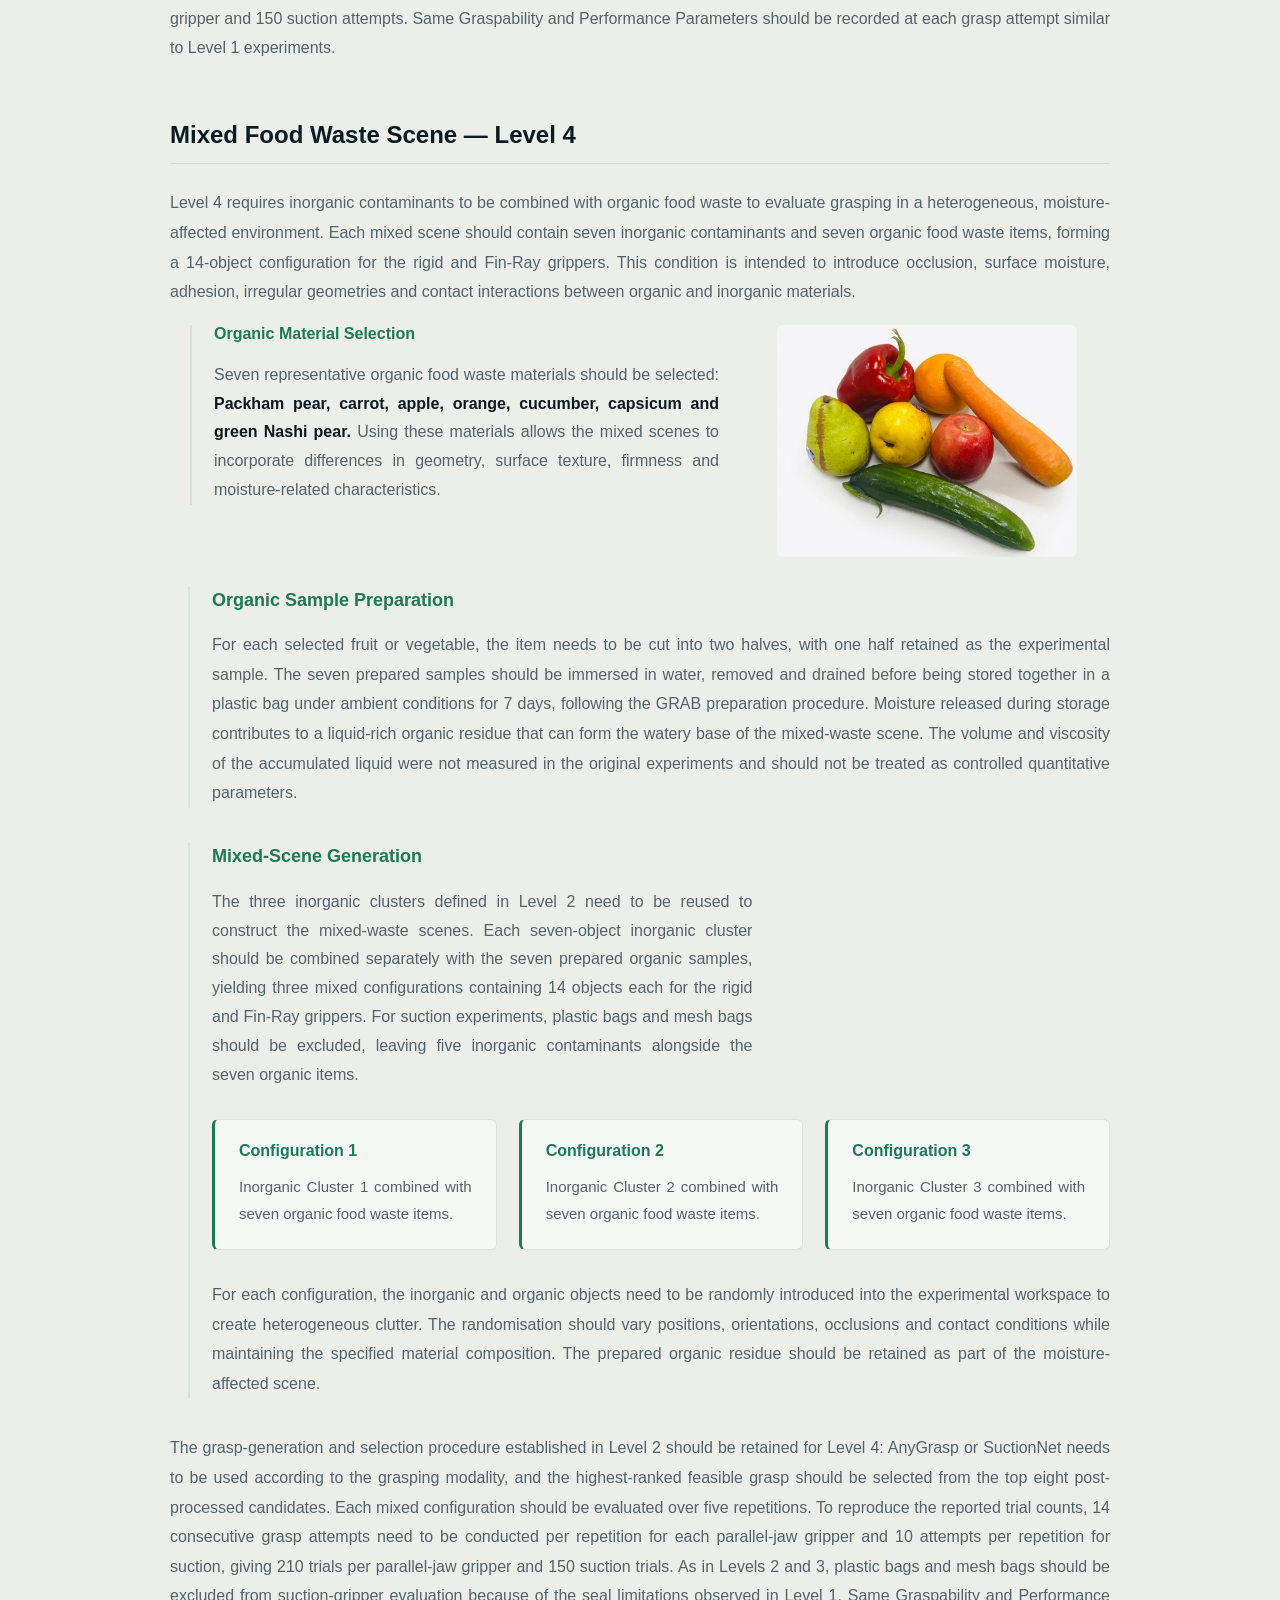
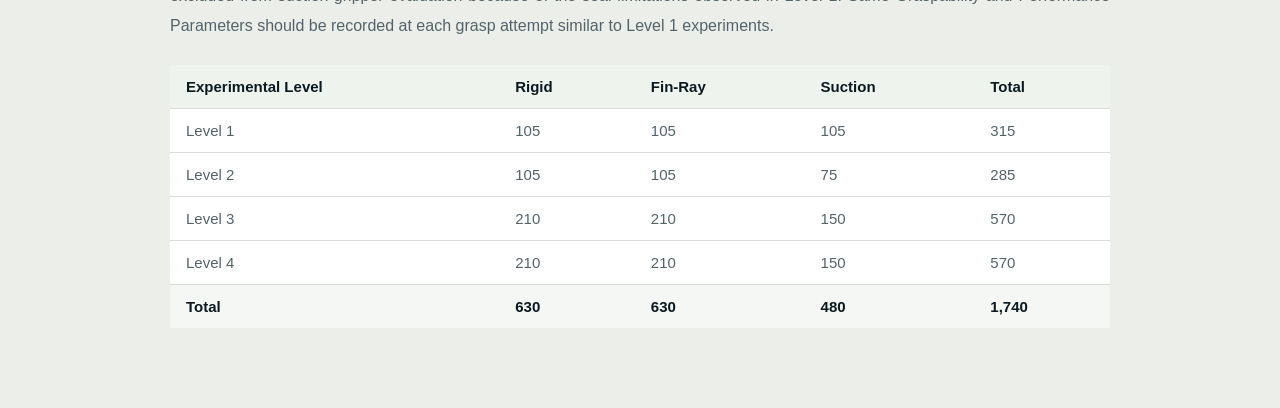
==== commit 950ab31e: "Update experimental-protocol.html" ====
--- a/experimental-protocol.html
+++ b/experimental-protocol.html
@@ -1146,19 +1146,16 @@
 
 
 
-/* ==========================================
-   LEVEL 3 - RANDOMIZED SCENE GENERATION
-   ========================================== */
+/* Level 3: Heading and paragraph left, video right */
 
 .level3-randomized-layout {
     display: grid;
-    grid-template-columns: 1.65fr 1fr;
+    grid-template-columns: minmax(0, 1.65fr) minmax(0, 1fr);
     gap: 25px;
     align-items: center;
     margin: 25px 0;
 }
 
-/* Left: Heading and paragraph */
 .level3-randomized-content {
     min-width: 0;
     border-left: 2px solid #d5e5da;
@@ -1176,8 +1173,8 @@
     line-height: 1.8;
 }
 
-/* Right: Video */
 .level3-randomized-video {
+    min-width: 0;
     display: flex;
     justify-content: center;
     align-items: center;
@@ -1192,7 +1189,6 @@
     border-radius: 6px;
 }
 
-/* Mobile responsiveness */
 @media (max-width: 768px) {
     .level3-randomized-layout {
         grid-template-columns: 1fr;
@@ -1200,8 +1196,110 @@
     }
 
     .level3-randomized-video video {
+        height: auto;
+    }
+}
+
+/* ==========================================
+   LEVEL 4 - MIXED-SCENE GENERATION
+   ========================================== */
+
+/* Top: Description on left, video on right */
+.level4-mixed-layout {
+    display: grid;
+    grid-template-columns: minmax(0, 1.65fr) minmax(0, 1fr);
+    gap: 30px;
+    align-items: center;
+    margin-bottom: 30px;
+}
+
+/* Left: Heading and description */
+.level4-mixed-content {
+    min-width: 0;
+}
+
+.level4-mixed-content h3 {
+    color: #1E7A55;
+    margin: 0 0 18px;
+}
+
+.level4-mixed-content p {
+    margin: 0;
+    line-height: 1.8;
+}
+
+/* Right: Video */
+.level4-mixed-video {
+    min-width: 0;
+    display: flex;
+    justify-content: center;
+    align-items: center;
+}
+
+.level4-mixed-video video {
+    display: block;
+    width: 100%;
+    max-width: 420px;
+    height: auto;
+    object-fit: contain;
+    border-radius: 6px;
+}
+
+/* Three configuration cards in one row */
+.level4-config-grid {
+    display: grid;
+    grid-template-columns: repeat(3, minmax(0, 1fr));
+    gap: 22px;
+    margin: 30px 0;
+}
+
+.level4-config-grid .processing-step {
+    margin: 0;
+    min-width: 0;
+    padding: 22px 24px;
+    background: #f5f7f4;
+    border: 1px solid #dce5dd;
+    border-left: 3px solid #1E7A55;
+    border-radius: 6px;
+}
+
+.level4-config-grid .processing-step h4 {
+    color: #1E7A55;
+    margin: 0 0 14px;
+}
+
+.level4-config-grid .processing-step p {
+    margin: 0;
+    line-height: 1.75;
+}
+
+/* Bottom paragraph */
+.level4-mixed-footer {
+    margin: 25px 0 0;
+    line-height: 1.8;
+}
+
+/* Tablet */
+@media (max-width: 900px) {
+    .level4-config-grid {
+        grid-template-columns: repeat(2, minmax(0, 1fr));
+    }
+}
+
+/* Mobile */
+@media (max-width: 768px) {
+    .level4-mixed-layout {
+        grid-template-columns: 1fr;
+        gap: 20px;
+    }
+
+    .level4-mixed-video video {
         max-width: 100%;
-        height: auto;
+    }
+
+    .level4-config-grid {
+        grid-template-columns: 1fr;
+        gap: 15px;
     }
 }
 
@@ -1746,13 +1844,11 @@
         </div>
 
 
-
-
 <!-- Level 3: Randomized Scene Generation -->
 
 <div class="level3-randomized-layout">
 
-    <!-- Left: Heading and Paragraph -->
+    <!-- LEFT COLUMN: Heading + Paragraph -->
     <div class="level3-randomized-content">
 
         <h4>Randomized Scene Generation</h4>
@@ -1768,8 +1864,9 @@
 
     </div>
 
-    <!-- Right: Level 3 Video -->
+    <!-- RIGHT COLUMN: Video -->
     <div class="level3-randomized-video">
+
         <video autoplay muted loop playsinline preload="metadata">
             <source
                 src="assets/images/Level%203.mp4"
@@ -1777,11 +1874,10 @@
             >
             Your browser does not support the video tag.
         </video>
+
     </div>
 
 </div>
-
-
 
             <p>
             The grasp-generation, post-processing and selection procedure specified for Level 2 should also be applied in Level 3. 
@@ -1858,55 +1954,91 @@
         </div>
 
 
-        <div class="protocol-subsection">
+        
+<!-- Level 4: Mixed-Scene Generation -->
+
+<div class="protocol-subsection">
+
+    <!-- Top section: Description and Video -->
+    <div class="level4-mixed-layout">
+
+        <!-- Left: Heading and Description -->
+        <div class="level4-mixed-content">
 
             <h3>Mixed-Scene Generation</h3>
 
             <p>
-            The three inorganic clusters defined in Level 2 need to be reused to construct the mixed-waste scenes. Each seven-object inorganic cluster should be combined separately with the seven prepared organic samples, yielding three mixed configurations containing 14 objects each for the rigid and Fin-Ray grippers. For suction experiments, plastic bags and mesh bags should be excluded, leaving five inorganic contaminants alongside the seven organic items.
-        </p>
-
-            <div class="processing-step">
-
-                <h4>Configuration 1</h4>
-
-                <p>
-                    Inorganic Cluster 1
-                    combined with seven organic
-                    food waste items.
-                </p>
-
-            </div>
-
-            <div class="processing-step">
-
-                <h4>Configuration 2</h4>
-
-                <p>
-                    Inorganic Cluster 2
-                    combined with seven organic
-                    food waste items.
-                </p>
-
-            </div>
-
-            <div class="processing-step">
-
-                <h4>Configuration 3</h4>
-
-                <p>
-                    Inorganic Cluster 3
-                    combined with seven organic
-                    food waste items.
-                </p>
-
-            </div>
-
+                The three inorganic clusters defined in Level 2 need to be
+                reused to construct the mixed-waste scenes. Each seven-object
+                inorganic cluster should be combined separately with the
+                seven prepared organic samples, yielding three mixed
+                configurations containing 14 objects each for the rigid
+                and Fin-Ray grippers. For suction experiments, plastic
+                bags and mesh bags should be excluded, leaving five
+                inorganic contaminants alongside the seven organic items.
+            </p>
+
+        </div>
+
+        <!-- Right: Level 4 Video -->
+        <div class="level4-mixed-video">
+
+            <video autoplay muted loop playsinline preload="metadata">
+                <source
+                    src="assets/images/Level%204%20.mp4"
+                    type="video/mp4"
+                >
+                Your browser does not support the video tag.
+            </video>
+
+        </div>
+
+    </div>
+
+
+    <!-- Three Configuration Cards -->
+    <div class="level4-config-grid">
+
+        <div class="processing-step">
+            <h4>Configuration 1</h4>
             <p>
-            For each configuration, the inorganic and organic objects need to be randomly introduced into the experimental workspace to create heterogeneous clutter. The randomisation should vary positions, orientations, occlusions and contact conditions while maintaining the specified material composition. The prepared organic residue should be retained as part of the moisture-affected scene.
-        </p>
-
+                Inorganic Cluster 1 combined with seven
+                organic food waste items.
+            </p>
         </div>
+
+        <div class="processing-step">
+            <h4>Configuration 2</h4>
+            <p>
+                Inorganic Cluster 2 combined with seven
+                organic food waste items.
+            </p>
+        </div>
+
+        <div class="processing-step">
+            <h4>Configuration 3</h4>
+            <p>
+                Inorganic Cluster 3 combined with seven
+                organic food waste items.
+            </p>
+        </div>
+
+    </div>
+
+
+    <!-- Bottom: Randomisation Description -->
+    <p class="level4-mixed-footer">
+        For each configuration, the inorganic and organic objects need
+        to be randomly introduced into the experimental workspace to
+        create heterogeneous clutter. The randomisation should vary
+        positions, orientations, occlusions and contact conditions
+        while maintaining the specified material composition. The
+        prepared organic residue should be retained as part of the
+        moisture-affected scene.
+    </p>
+
+</div>
+
 
             <p>
             The grasp-generation and selection procedure established in Level 2 should be retained for Level 4: AnyGrasp or SuctionNet needs to
